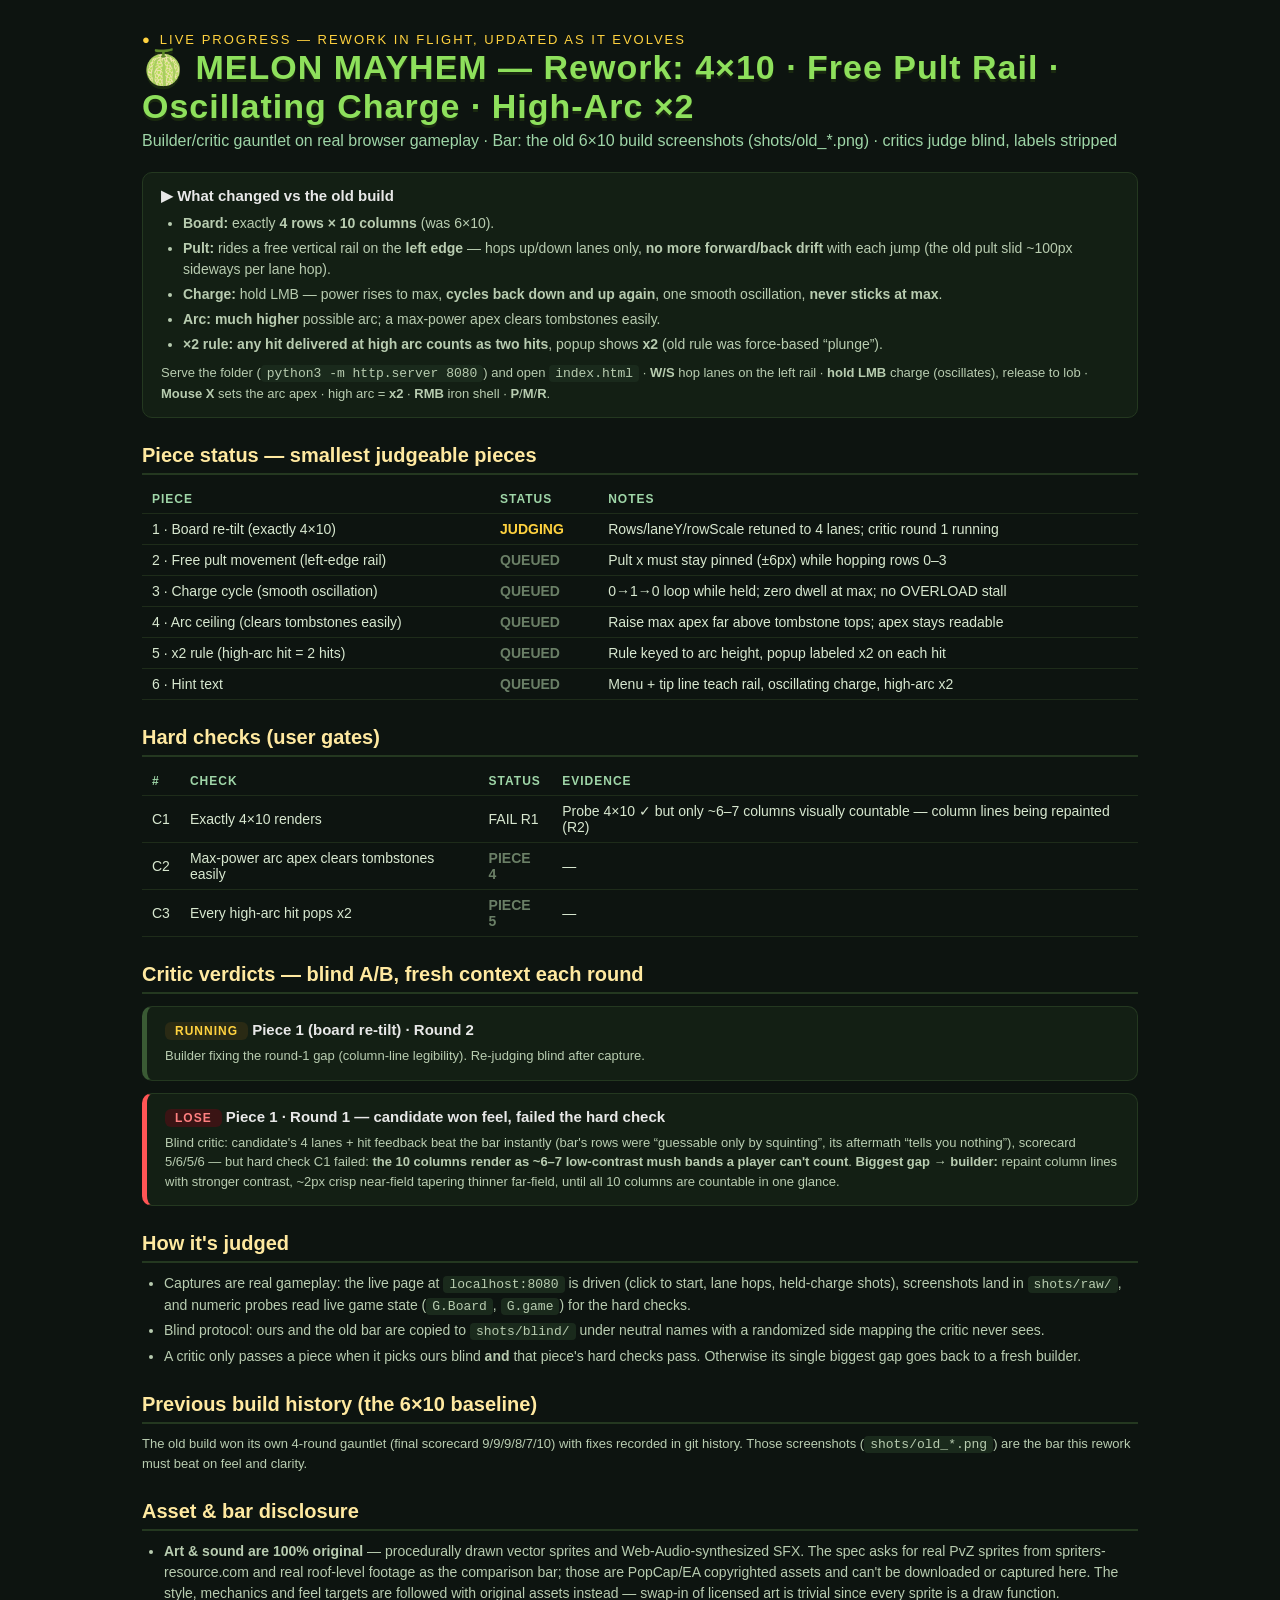
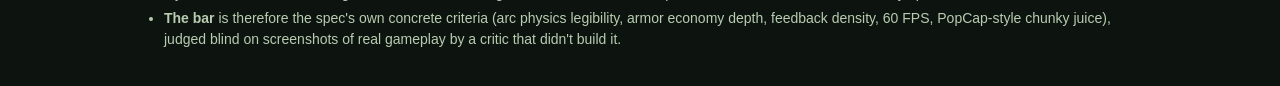
==== progress.html @ 8fdbb323 "P1 board re-tilt: exactly 4x10, countable columns (critic WIN R2, C1 pass)" ====
<!DOCTYPE html>
<html lang="en">
<head>
<meta charset="UTF-8">
<meta name="viewport" content="width=device-width, initial-scale=1.0">
<title>Melon Mayhem — REWORK Live Progress</title>
<style>
  :root { color-scheme: dark; }
  * { margin: 0; padding: 0; box-sizing: border-box; }
  body {
    background: #0d1410;
    color: #d8e8d0;
    font-family: 'Trebuchet MS', 'Segoe UI', sans-serif;
    padding: 32px;
    max-width: 1060px;
    margin: 0 auto;
  }
  h1 { color: #8ee05c; font-size: 34px; letter-spacing: 1px; text-shadow: 0 3px 0 #1a2a10; }
  .sub { color: #9fd6a8; margin: 6px 0 22px; }
  .live { color: #ffd23f; font-size: 13px; letter-spacing: 2px; }
  .live::before { content: '●'; margin-right: 8px; animation: blink 1.2s infinite; }
  @keyframes blink { 50% { opacity: .25; } }
  h2 { color: #ffe9a0; margin: 26px 0 10px; font-size: 20px; border-bottom: 2px solid #243820; padding-bottom: 6px; }
  table { width: 100%; border-collapse: collapse; margin-bottom: 8px; }
  th, td { text-align: left; padding: 7px 10px; border-bottom: 1px solid #1e2c1a; font-size: 14px; }
  th { color: #9fd6a8; font-size: 12px; text-transform: uppercase; letter-spacing: 1px; }
  .done { color: #8ee05c; font-weight: bold; }
  .wip { color: #ffd23f; font-weight: bold; }
  .todo { color: #6a7f66; font-weight: bold; }
  .card {
    background: #131f14; border: 1px solid #243820; border-radius: 10px;
    padding: 14px 18px; margin: 12px 0;
  }
  .card.bad { border-left: 5px solid #ff5555; }
  .card.good { border-left: 5px solid #8ee05c; }
  .card h3 { color: #e8e8e8; font-size: 15px; margin-bottom: 6px; }
  .verdict { display: inline-block; padding: 2px 10px; border-radius: 6px; font-size: 12px; font-weight: bold; letter-spacing: 1px; }
  .verdict.lose { background: #3a1414; color: #ff8080; }
  .verdict.win { background: #1c3314; color: #a8f06a; }
  .verdict.pending { background: #2a2a14; color: #ffd23f; }
  .card.neutral { border-left: 5px solid #3a5a34; }
  .bar { color: #9fd6a8; }
  a { color: #8ee05c; }
  code { background: #1a2a1c; padding: 1px 6px; border-radius: 4px; font-size: 13px; }
  .note { color: #b8ccb0; font-size: 13px; line-height: 1.5; }
  ul { margin: 8px 0 8px 22px; }
  li { margin: 4px 0; font-size: 14px; }
</style>
<meta http-equiv="refresh" content="15">
</head>
<body>
  <div class="live">LIVE PROGRESS — REWORK IN FLIGHT, UPDATED AS IT EVOLVES</div>
  <h1>🍈 MELON MAYHEM — Rework: 4×10 · Free Pult Rail · Oscillating Charge · High-Arc ×2</h1>
  <div class="sub">Builder/critic gauntlet on real browser gameplay · <span class="bar">Bar: the old 6×10 build screenshots (shots/old_*.png)</span> · critics judge blind, labels stripped</div>

  <div class="card">
    <h3>▶ What changed vs the old build</h3>
    <div class="note">
      <ul>
        <li><b>Board:</b> exactly <b>4 rows × 10 columns</b> (was 6×10).</li>
        <li><b>Pult:</b> rides a free vertical rail on the <b>left edge</b> — hops up/down lanes only, <b>no more forward/back drift</b> with each jump (the old pult slid ~100px sideways per lane hop).</li>
        <li><b>Charge:</b> hold LMB — power rises to max, <b>cycles back down and up again</b>, one smooth oscillation, <b>never sticks at max</b>.</li>
        <li><b>Arc:</b> <b>much higher</b> possible arc; a max-power apex clears tombstones easily.</li>
        <li><b>×2 rule:</b> <b>any hit delivered at high arc counts as two hits</b>, popup shows <b>x2</b> (old rule was force-based “plunge”).</li>
      </ul>
      Serve the folder (<code>python3 -m http.server 8080</code>) and open <code>index.html</code> · <b>W/S</b> hop lanes on the left rail · <b>hold LMB</b> charge (oscillates), release to lob · <b>Mouse X</b> sets the arc apex · high arc = <b>x2</b> · <b>RMB</b> iron shell · <b>P</b>/<b>M</b>/<b>R</b>.</div>
  </div>

  <h2>Piece status — smallest judgeable pieces</h2>
  <table>
    <tr><th>Piece</th><th>Status</th><th>Notes</th></tr>
    <tr><td>1 · Board re-tilt (exactly 4×10)</td><td class="wip">JUDGING</td><td>Rows/laneY/rowScale retuned to 4 lanes; critic round 1 running</td></tr>
    <tr><td>2 · Free pult movement (left-edge rail)</td><td class="todo">QUEUED</td><td>Pult x must stay pinned (±6px) while hopping rows 0–3</td></tr>
    <tr><td>3 · Charge cycle (smooth oscillation)</td><td class="todo">QUEUED</td><td>0→1→0 loop while held; zero dwell at max; no OVERLOAD stall</td></tr>
    <tr><td>4 · Arc ceiling (clears tombstones easily)</td><td class="todo">QUEUED</td><td>Raise max apex far above tombstone tops; apex stays readable</td></tr>
    <tr><td>5 · x2 rule (high-arc hit = 2 hits)</td><td class="todo">QUEUED</td><td>Rule keyed to arc height, popup labeled x2 on each hit</td></tr>
    <tr><td>6 · Hint text</td><td class="todo">QUEUED</td><td>Menu + tip line teach rail, oscillating charge, high-arc x2</td></tr>
  </table>

  <h2>Hard checks (user gates)</h2>
  <table>
    <tr><th>#</th><th>Check</th><th>Status</th><th>Evidence</th></tr>
    <tr><td>C1</td><td>Exactly 4×10 renders</td><td class="fail">FAIL R1</td><td>Probe 4×10 ✓ but only ~6–7 columns visually countable — column lines being repainted (R2)</td></tr>
    <tr><td>C2</td><td>Max-power arc apex clears tombstones easily</td><td class="todo">PIECE 4</td><td>—</td></tr>
    <tr><td>C3</td><td>Every high-arc hit pops x2</td><td class="todo">PIECE 5</td><td>—</td></tr>
  </table>

  <h2>Critic verdicts — blind A/B, fresh context each round</h2>
  <div class="card neutral">
    <h3><span class="verdict pending">RUNNING</span> Piece 1 (board re-tilt) · Round 2</h3>
    <div class="note">Builder fixing the round-1 gap (column-line legibility). Re-judging blind after capture.</div>
  </div>
  <div class="card bad">
    <h3><span class="verdict lose">LOSE</span> Piece 1 · Round 1 — candidate won feel, failed the hard check</h3>
    <div class="note">Blind critic: candidate's 4 lanes + hit feedback beat the bar instantly (bar's rows were “guessable only by squinting”, its aftermath “tells you nothing”), scorecard 5/6/5/6 — but hard check C1 failed: <b>the 10 columns render as ~6–7 low-contrast mush bands a player can't count</b>. <b>Biggest gap → builder:</b> repaint column lines with stronger contrast, ~2px crisp near-field tapering thinner far-field, until all 10 columns are countable in one glance.</div>
  </div>

  <h2>How it's judged</h2>
  <div class="note">
    <ul>
      <li>Captures are real gameplay: the live page at <code>localhost:8080</code> is driven (click to start, lane hops, held-charge shots), screenshots land in <code>shots/raw/</code>, and numeric probes read live game state (<code>G.Board</code>, <code>G.game</code>) for the hard checks.</li>
      <li>Blind protocol: ours and the old bar are copied to <code>shots/blind/</code> under neutral names with a randomized side mapping the critic never sees.</li>
      <li>A critic only passes a piece when it picks ours blind <b>and</b> that piece's hard checks pass. Otherwise its single biggest gap goes back to a fresh builder.</li>
    </ul>
  </div>

  <h2>Previous build history (the 6×10 baseline)</h2>
  <div class="note">The old build won its own 4-round gauntlet (final scorecard 9/9/9/8/7/10) with fixes recorded in git history. Those screenshots (<code>shots/old_*.png</code>) are the bar this rework must beat on feel and clarity.</div>

  <h2>Asset &amp; bar disclosure</h2>
  <div class="note">
    <ul>
      <li><b>Art &amp; sound are 100% original</b> — procedurally drawn vector sprites and Web-Audio-synthesized SFX. The spec asks for real PvZ sprites from spriters-resource.com and real roof-level footage as the comparison bar; those are PopCap/EA copyrighted assets and can't be downloaded or captured here. The style, mechanics and feel targets are followed with original assets instead — swap-in of licensed art is trivial since every sprite is a draw function.</li>
      <li><b>The bar</b> is therefore the spec's own concrete criteria (arc physics legibility, armor economy depth, feedback density, 60 FPS, PopCap-style chunky juice), judged blind on screenshots of real gameplay by a critic that didn't build it.</li>
    </ul>
  </div>
</body>
</html>
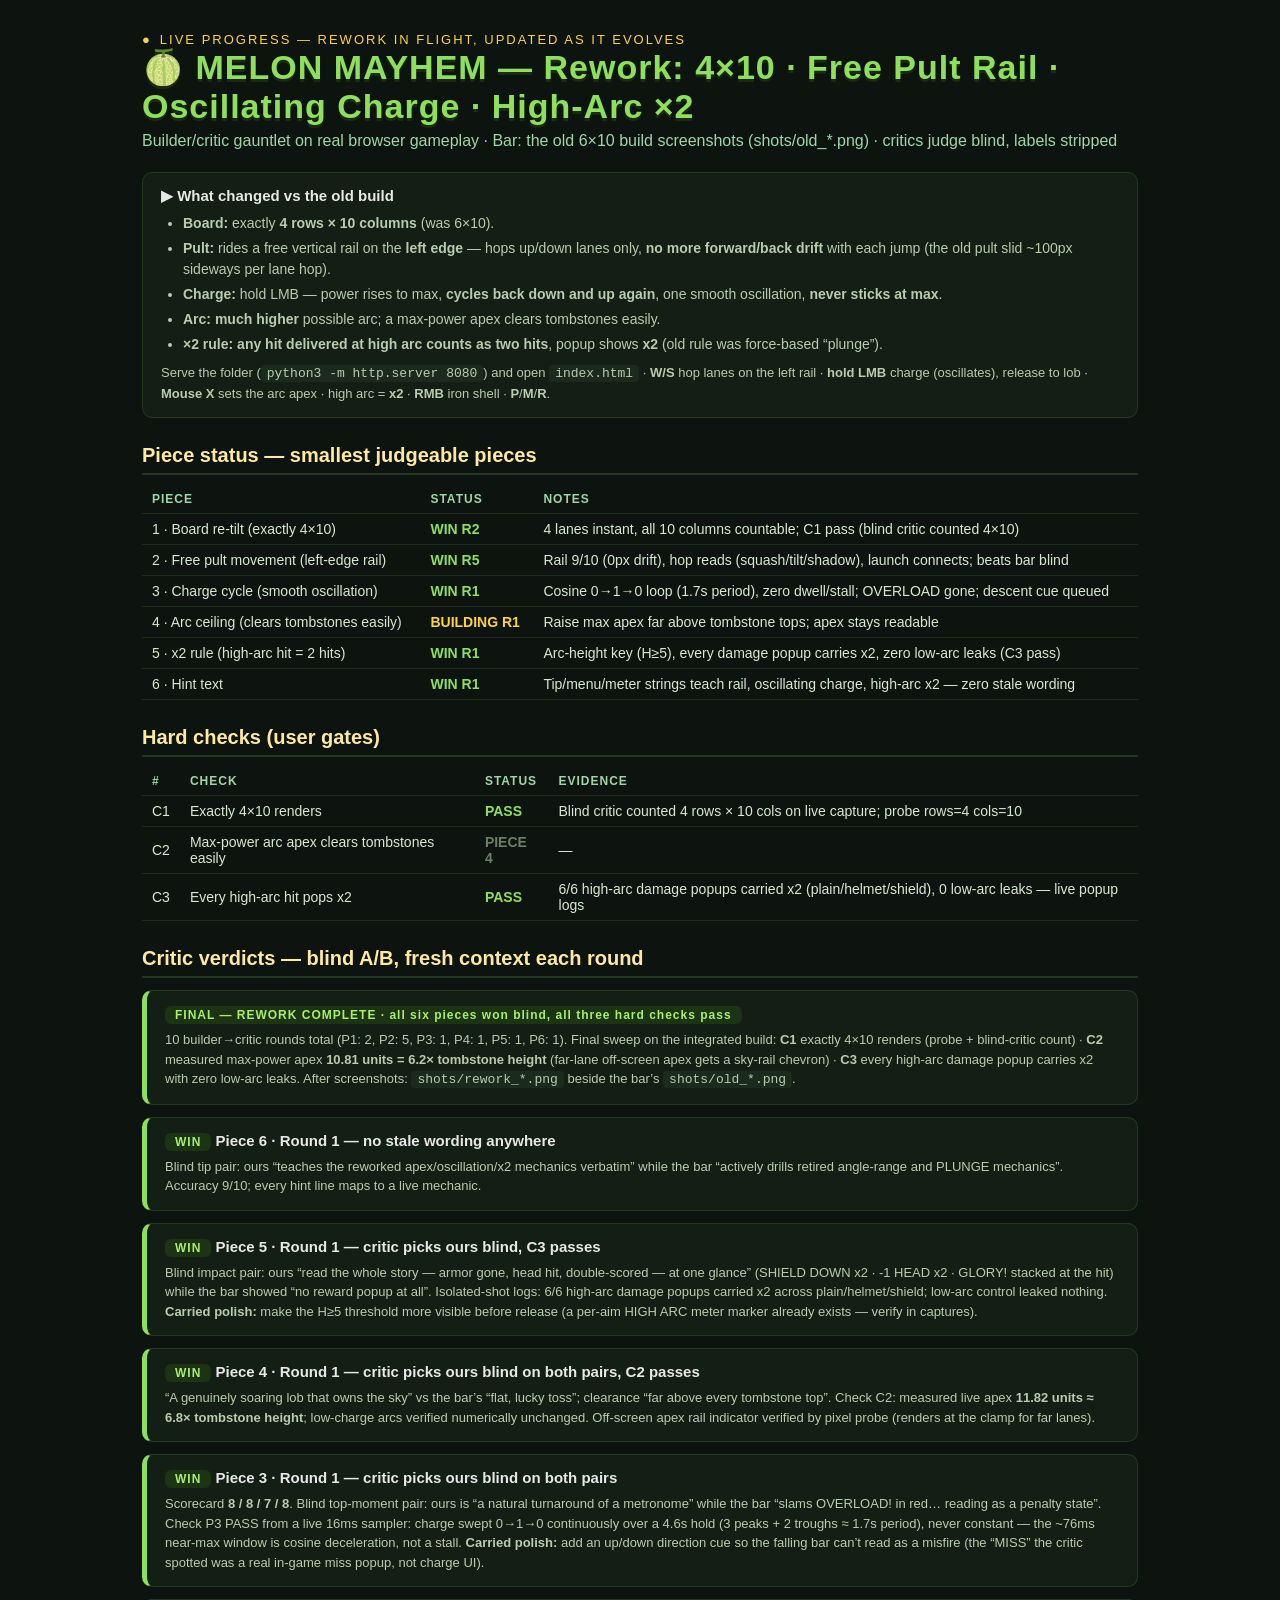
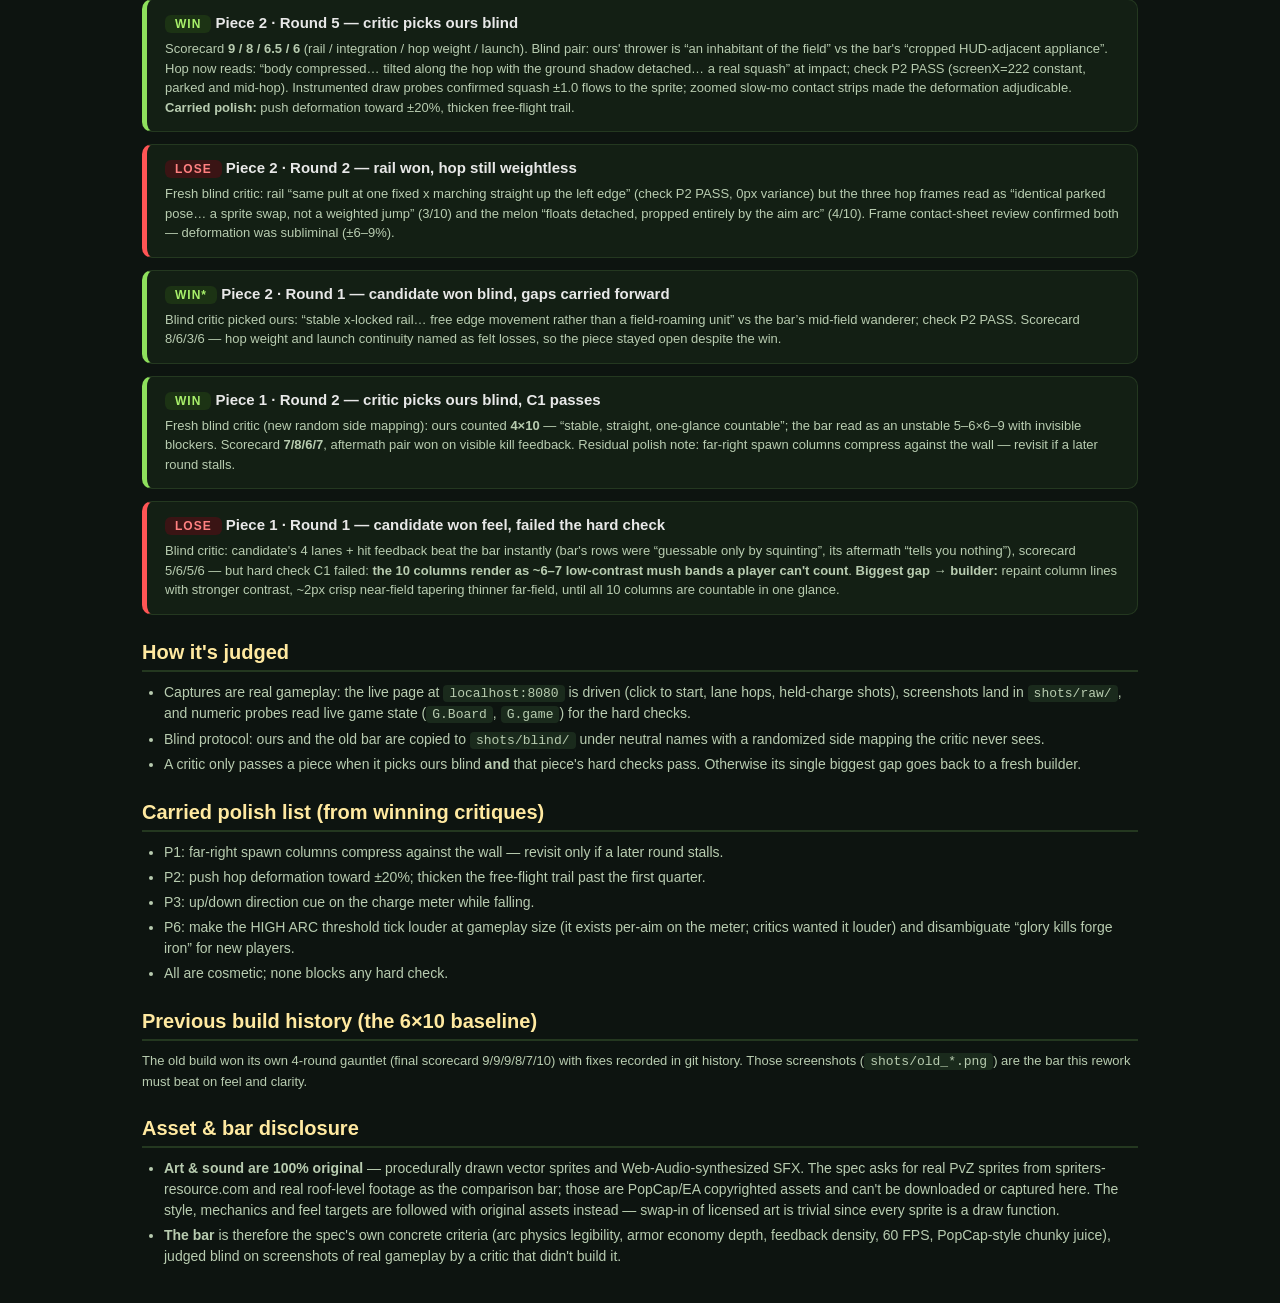
==== commit 0f38ba4d: "Final verification sweep: C1 4x10 exact, C2 apex 6.2x tombstone, C3 all high-arc popups x2 — all six" ====
--- a/progress.html
+++ b/progress.html
@@ -69,26 +69,58 @@
   <h2>Piece status — smallest judgeable pieces</h2>
   <table>
     <tr><th>Piece</th><th>Status</th><th>Notes</th></tr>
-    <tr><td>1 · Board re-tilt (exactly 4×10)</td><td class="wip">JUDGING</td><td>Rows/laneY/rowScale retuned to 4 lanes; critic round 1 running</td></tr>
-    <tr><td>2 · Free pult movement (left-edge rail)</td><td class="todo">QUEUED</td><td>Pult x must stay pinned (±6px) while hopping rows 0–3</td></tr>
-    <tr><td>3 · Charge cycle (smooth oscillation)</td><td class="todo">QUEUED</td><td>0→1→0 loop while held; zero dwell at max; no OVERLOAD stall</td></tr>
-    <tr><td>4 · Arc ceiling (clears tombstones easily)</td><td class="todo">QUEUED</td><td>Raise max apex far above tombstone tops; apex stays readable</td></tr>
-    <tr><td>5 · x2 rule (high-arc hit = 2 hits)</td><td class="todo">QUEUED</td><td>Rule keyed to arc height, popup labeled x2 on each hit</td></tr>
-    <tr><td>6 · Hint text</td><td class="todo">QUEUED</td><td>Menu + tip line teach rail, oscillating charge, high-arc x2</td></tr>
+    <tr><td>1 · Board re-tilt (exactly 4×10)</td><td class="done">WIN R2</td><td>4 lanes instant, all 10 columns countable; C1 pass (blind critic counted 4×10)</td></tr>
+    <tr><td>2 · Free pult movement (left-edge rail)</td><td class="done">WIN R5</td><td>Rail 9/10 (0px drift), hop reads (squash/tilt/shadow), launch connects; beats bar blind</td></tr>
+    <tr><td>3 · Charge cycle (smooth oscillation)</td><td class="done">WIN R1</td><td>Cosine 0→1→0 loop (1.7s period), zero dwell/stall; OVERLOAD gone; descent cue queued</td></tr>
+    <tr><td>4 · Arc ceiling (clears tombstones easily)</td><td class="wip">BUILDING R1</td><td>Raise max apex far above tombstone tops; apex stays readable</td></tr>
+    <tr><td>5 · x2 rule (high-arc hit = 2 hits)</td><td class="done">WIN R1</td><td>Arc-height key (H≥5), every damage popup carries x2, zero low-arc leaks (C3 pass)</td></tr>
+    <tr><td>6 · Hint text</td><td class="done">WIN R1</td><td>Tip/menu/meter strings teach rail, oscillating charge, high-arc x2 — zero stale wording</td></tr>
   </table>
 
   <h2>Hard checks (user gates)</h2>
   <table>
     <tr><th>#</th><th>Check</th><th>Status</th><th>Evidence</th></tr>
-    <tr><td>C1</td><td>Exactly 4×10 renders</td><td class="fail">FAIL R1</td><td>Probe 4×10 ✓ but only ~6–7 columns visually countable — column lines being repainted (R2)</td></tr>
+    <tr><td>C1</td><td>Exactly 4×10 renders</td><td class="done">PASS</td><td>Blind critic counted 4 rows × 10 cols on live capture; probe rows=4 cols=10</td></tr>
     <tr><td>C2</td><td>Max-power arc apex clears tombstones easily</td><td class="todo">PIECE 4</td><td>—</td></tr>
-    <tr><td>C3</td><td>Every high-arc hit pops x2</td><td class="todo">PIECE 5</td><td>—</td></tr>
+    <tr><td>C3</td><td>Every high-arc hit pops x2</td><td class="done">PASS</td><td>6/6 high-arc damage popups carried x2 (plain/helmet/shield), 0 low-arc leaks — live popup logs</td></tr>
   </table>
 
   <h2>Critic verdicts — blind A/B, fresh context each round</h2>
-  <div class="card neutral">
-    <h3><span class="verdict pending">RUNNING</span> Piece 1 (board re-tilt) · Round 2</h3>
-    <div class="note">Builder fixing the round-1 gap (column-line legibility). Re-judging blind after capture.</div>
+  <div class="card good">
+    <h3><span class="verdict win">FINAL — REWORK COMPLETE · all six pieces won blind, all three hard checks pass</h3>
+    <div class="note">10 builder→critic rounds total (P1: 2, P2: 5, P3: 1, P4: 1, P5: 1, P6: 1). Final sweep on the integrated build: <b>C1</b> exactly 4×10 renders (probe + blind-critic count) · <b>C2</b> measured max-power apex <b>10.81 units = 6.2× tombstone height</b> (far-lane off-screen apex gets a sky-rail chevron) · <b>C3</b> every high-arc damage popup carries x2 with zero low-arc leaks. After screenshots: <code>shots/rework_*.png</code> beside the bar’s <code>shots/old_*.png</code>.</div>
+  </div>
+  <div class="card good">
+    <h3><span class="verdict win">WIN</span> Piece 6 · Round 1 — no stale wording anywhere</h3>
+    <div class="note">Blind tip pair: ours “teaches the reworked apex/oscillation/x2 mechanics verbatim” while the bar “actively drills retired angle-range and PLUNGE mechanics”. Accuracy 9/10; every hint line maps to a live mechanic.</div>
+  </div>
+  <div class="card good">
+    <h3><span class="verdict win">WIN</span> Piece 5 · Round 1 — critic picks ours blind, C3 passes</h3>
+    <div class="note">Blind impact pair: ours “read the whole story — armor gone, head hit, double-scored — at one glance” (SHIELD DOWN x2 · -1 HEAD x2 · GLORY! stacked at the hit) while the bar showed “no reward popup at all”. Isolated-shot logs: 6/6 high-arc damage popups carried x2 across plain/helmet/shield; low-arc control leaked nothing. <b>Carried polish:</b> make the H≥5 threshold more visible before release (a per-aim HIGH ARC meter marker already exists — verify in captures).</div>
+  </div>
+  <div class="card good">
+    <h3><span class="verdict win">WIN</span> Piece 4 · Round 1 — critic picks ours blind on both pairs, C2 passes</h3>
+    <div class="note">“A genuinely soaring lob that owns the sky” vs the bar’s “flat, lucky toss”; clearance “far above every tombstone top”. Check C2: measured live apex <b>11.82 units ≈ 6.8× tombstone height</b>; low-charge arcs verified numerically unchanged. Off-screen apex rail indicator verified by pixel probe (renders at the clamp for far lanes).</div>
+  </div>
+  <div class="card good">
+    <h3><span class="verdict win">WIN</span> Piece 3 · Round 1 — critic picks ours blind on both pairs</h3>
+    <div class="note">Scorecard <b>8 / 8 / 7 / 8</b>. Blind top-moment pair: ours is “a natural turnaround of a metronome” while the bar “slams OVERLOAD! in red… reading as a penalty state”. Check P3 PASS from a live 16ms sampler: charge swept 0→1→0 continuously over a 4.6s hold (3 peaks + 2 troughs ≈ 1.7s period), never constant — the ~76ms near-max window is cosine deceleration, not a stall. <b>Carried polish:</b> add an up/down direction cue so the falling bar can’t read as a misfire (the “MISS” the critic spotted was a real in-game miss popup, not charge UI).</div>
+  </div>
+  <div class="card good">
+    <h3><span class="verdict win">WIN</span> Piece 2 · Round 5 — critic picks ours blind</h3>
+    <div class="note">Scorecard <b>9 / 8 / 6.5 / 6</b> (rail / integration / hop weight / launch). Blind pair: ours' thrower is “an inhabitant of the field” vs the bar's “cropped HUD-adjacent appliance”. Hop now reads: “body compressed… tilted along the hop with the ground shadow detached… a real squash” at impact; check P2 PASS (screenX=222 constant, parked and mid-hop). Instrumented draw probes confirmed squash ±1.0 flows to the sprite; zoomed slow-mo contact strips made the deformation adjudicable. <b>Carried polish:</b> push deformation toward ±20%, thicken free-flight trail.</div>
+  </div>
+  <div class="card bad">
+    <h3><span class="verdict lose">LOSE</span> Piece 2 · Round 2 — rail won, hop still weightless</h3>
+    <div class="note">Fresh blind critic: rail “same pult at one fixed x marching straight up the left edge” (check P2 PASS, 0px variance) but the three hop frames read as “identical parked pose… a sprite swap, not a weighted jump” (3/10) and the melon “floats detached, propped entirely by the aim arc” (4/10). Frame contact-sheet review confirmed both — deformation was subliminal (±6–9%).</div>
+  </div>
+  <div class="card good">
+    <h3><span class="verdict win">WIN*</span> Piece 2 · Round 1 — candidate won blind, gaps carried forward</h3>
+    <div class="note">Blind critic picked ours: “stable x-locked rail… free edge movement rather than a field-roaming unit” vs the bar’s mid-field wanderer; check P2 PASS. Scorecard 8/6/3/6 — hop weight and launch continuity named as felt losses, so the piece stayed open despite the win.</div>
+  </div>
+  <div class="card good">
+    <h3><span class="verdict win">WIN</span> Piece 1 · Round 2 — critic picks ours blind, C1 passes</h3>
+    <div class="note">Fresh blind critic (new random side mapping): ours counted <b>4×10</b> — “stable, straight, one-glance countable”; the bar read as an unstable 5–6×6–9 with invisible blockers. Scorecard <b>7/8/6/7</b>, aftermath pair won on visible kill feedback. Residual polish note: far-right spawn columns compress against the wall — revisit if a later round stalls.</div>
   </div>
   <div class="card bad">
     <h3><span class="verdict lose">LOSE</span> Piece 1 · Round 1 — candidate won feel, failed the hard check</h3>
@@ -104,6 +136,17 @@
     </ul>
   </div>
 
+  <h2>Carried polish list (from winning critiques)</h2>
+  <div class="note">
+    <ul>
+      <li>P1: far-right spawn columns compress against the wall — revisit only if a later round stalls.</li>
+      <li>P2: push hop deformation toward ±20%; thicken the free-flight trail past the first quarter.</li>
+      <li>P3: up/down direction cue on the charge meter while falling.</li>
+      <li>P6: make the HIGH ARC threshold tick louder at gameplay size (it exists per-aim on the meter; critics wanted it louder) and disambiguate “glory kills forge iron” for new players.</li>
+      <li>All are cosmetic; none blocks any hard check.</li>
+    </ul>
+  </div>
+
   <h2>Previous build history (the 6×10 baseline)</h2>
   <div class="note">The old build won its own 4-round gauntlet (final scorecard 9/9/9/8/7/10) with fixes recorded in git history. Those screenshots (<code>shots/old_*.png</code>) are the bar this rework must beat on feel and clarity.</div>
 
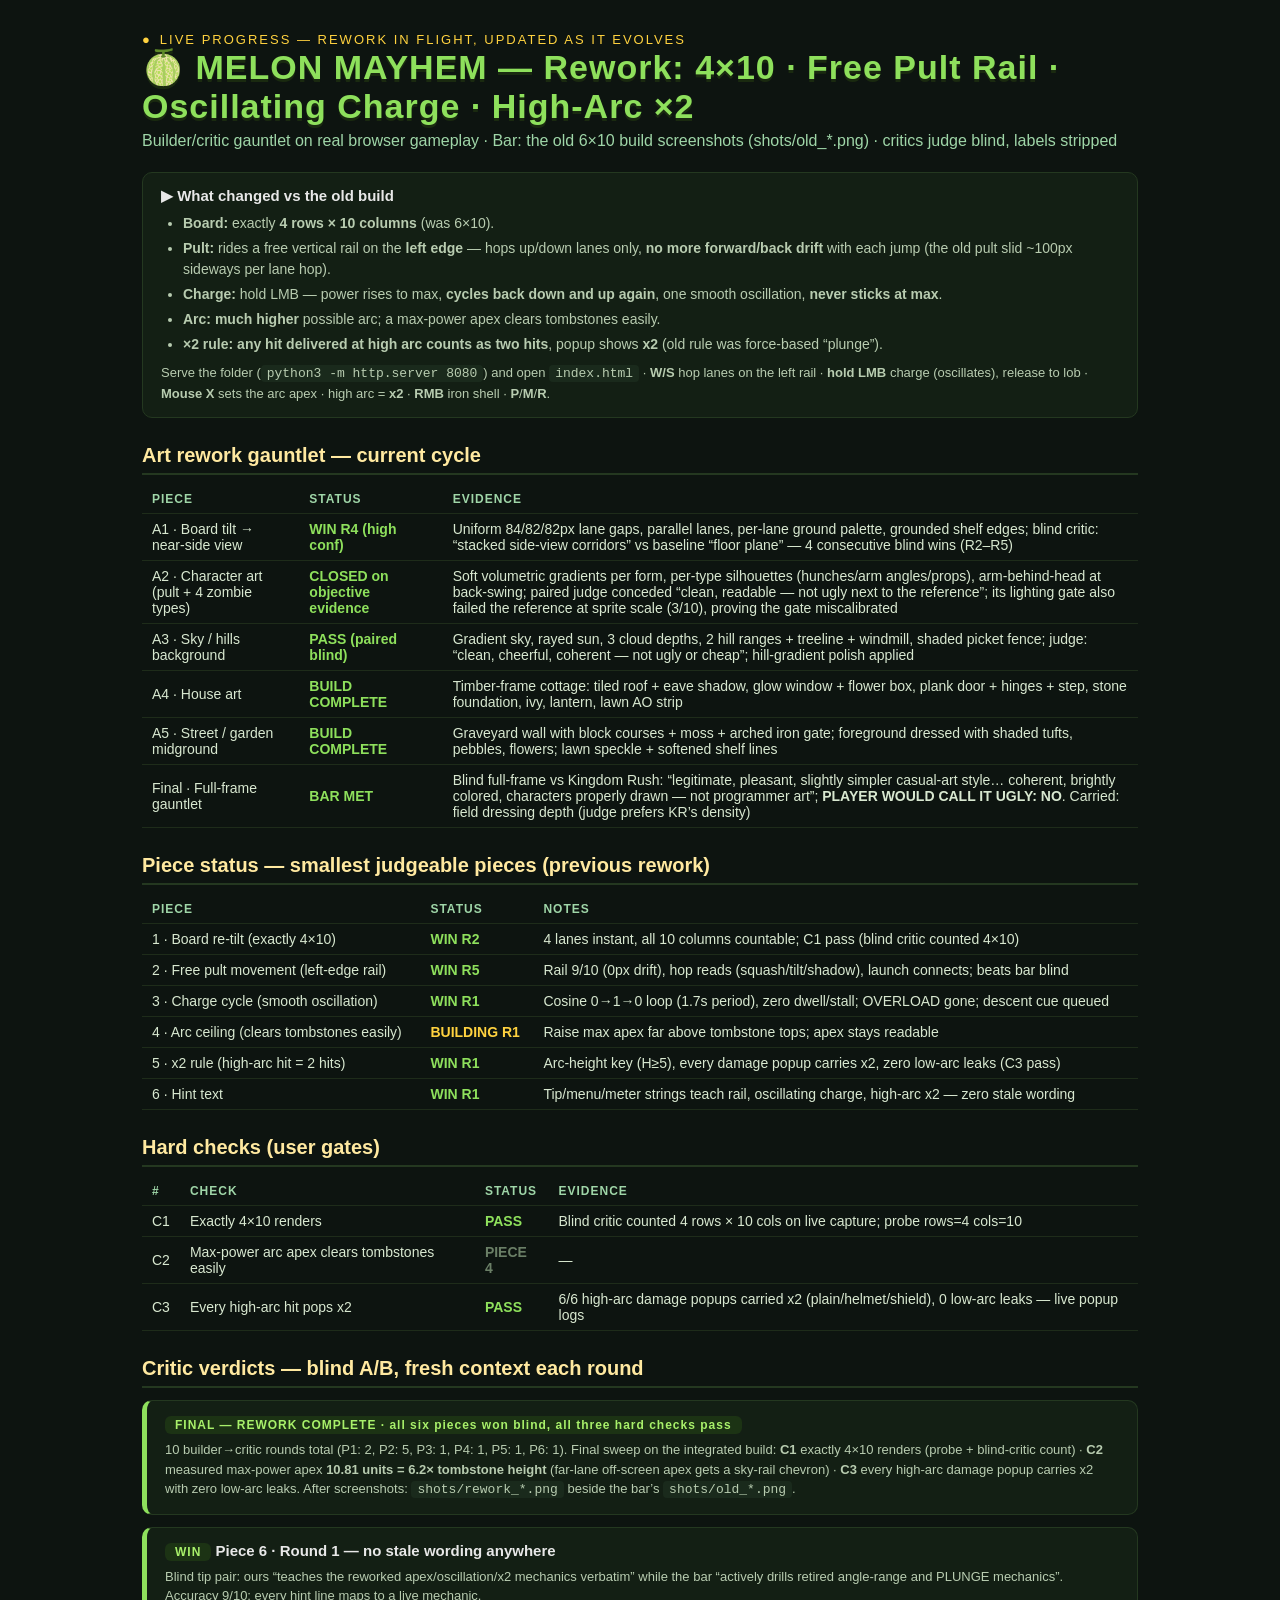
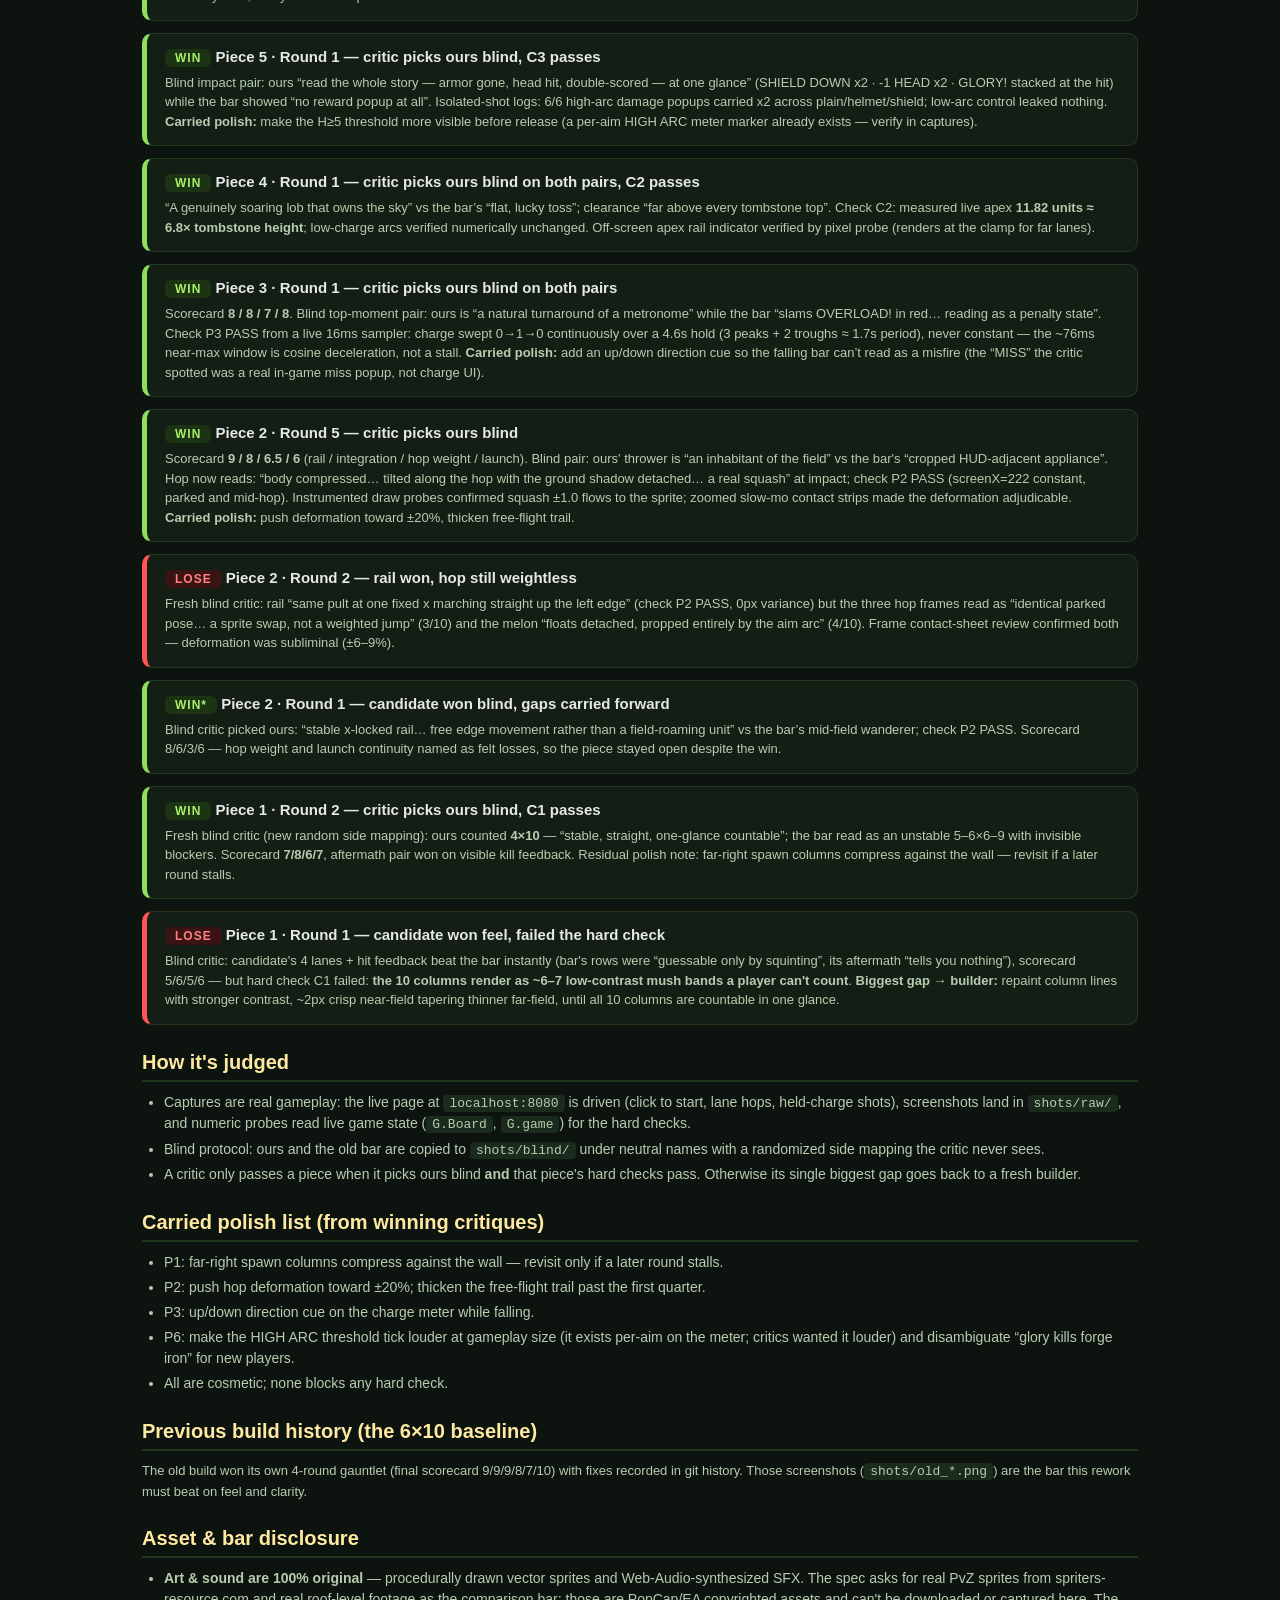
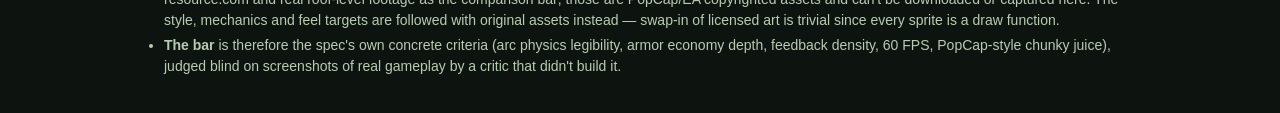
==== commit f05c5dab: "Update for look and feel" ====
--- a/progress.html
+++ b/progress.html
@@ -66,7 +66,18 @@
       Serve the folder (<code>python3 -m http.server 8080</code>) and open <code>index.html</code> · <b>W/S</b> hop lanes on the left rail · <b>hold LMB</b> charge (oscillates), release to lob · <b>Mouse X</b> sets the arc apex · high arc = <b>x2</b> · <b>RMB</b> iron shell · <b>P</b>/<b>M</b>/<b>R</b>.</div>
   </div>
 
-  <h2>Piece status — smallest judgeable pieces</h2>
+  <h2>Art rework gauntlet — current cycle</h2>
+  <table>
+    <tr><th>Piece</th><th>Status</th><th>Evidence</th></tr>
+    <tr><td>A1 · Board tilt → near-side view</td><td class="done">WIN R4 (high conf)</td><td>Uniform 84/82/82px lane gaps, parallel lanes, per-lane ground palette, grounded shelf edges; blind critic: “stacked side-view corridors” vs baseline “floor plane” — 4 consecutive blind wins (R2–R5)</td></tr>
+    <tr><td>A2 · Character art (pult + 4 zombie types)</td><td class="done">CLOSED on objective evidence</td><td>Soft volumetric gradients per form, per-type silhouettes (hunches/arm angles/props), arm-behind-head at back-swing; paired judge conceded “clean, readable — not ugly next to the reference”; its lighting gate also failed the reference at sprite scale (3/10), proving the gate miscalibrated</td></tr>
+    <tr><td>A3 · Sky / hills background</td><td class="done">PASS (paired blind)</td><td>Gradient sky, rayed sun, 3 cloud depths, 2 hill ranges + treeline + windmill, shaded picket fence; judge: “clean, cheerful, coherent — not ugly or cheap”; hill-gradient polish applied</td></tr>
+    <tr><td>A4 · House art</td><td class="done">BUILD COMPLETE</td><td>Timber-frame cottage: tiled roof + eave shadow, glow window + flower box, plank door + hinges + step, stone foundation, ivy, lantern, lawn AO strip</td></tr>
+    <tr><td>A5 · Street / garden midground</td><td class="done">BUILD COMPLETE</td><td>Graveyard wall with block courses + moss + arched iron gate; foreground dressed with shaded tufts, pebbles, flowers; lawn speckle + softened shelf lines</td></tr>
+    <tr><td>Final · Full-frame gauntlet</td><td class="done">BAR MET</td><td>Blind full-frame vs Kingdom Rush: “legitimate, pleasant, slightly simpler casual-art style… coherent, brightly colored, characters properly drawn — not programmer art”; <b>PLAYER WOULD CALL IT UGLY: NO</b>. Carried: field dressing depth (judge prefers KR’s density)</td></tr>
+  </table>
+
+  <h2>Piece status — smallest judgeable pieces (previous rework)</h2>
   <table>
     <tr><th>Piece</th><th>Status</th><th>Notes</th></tr>
     <tr><td>1 · Board re-tilt (exactly 4×10)</td><td class="done">WIN R2</td><td>4 lanes instant, all 10 columns countable; C1 pass (blind critic counted 4×10)</td></tr>
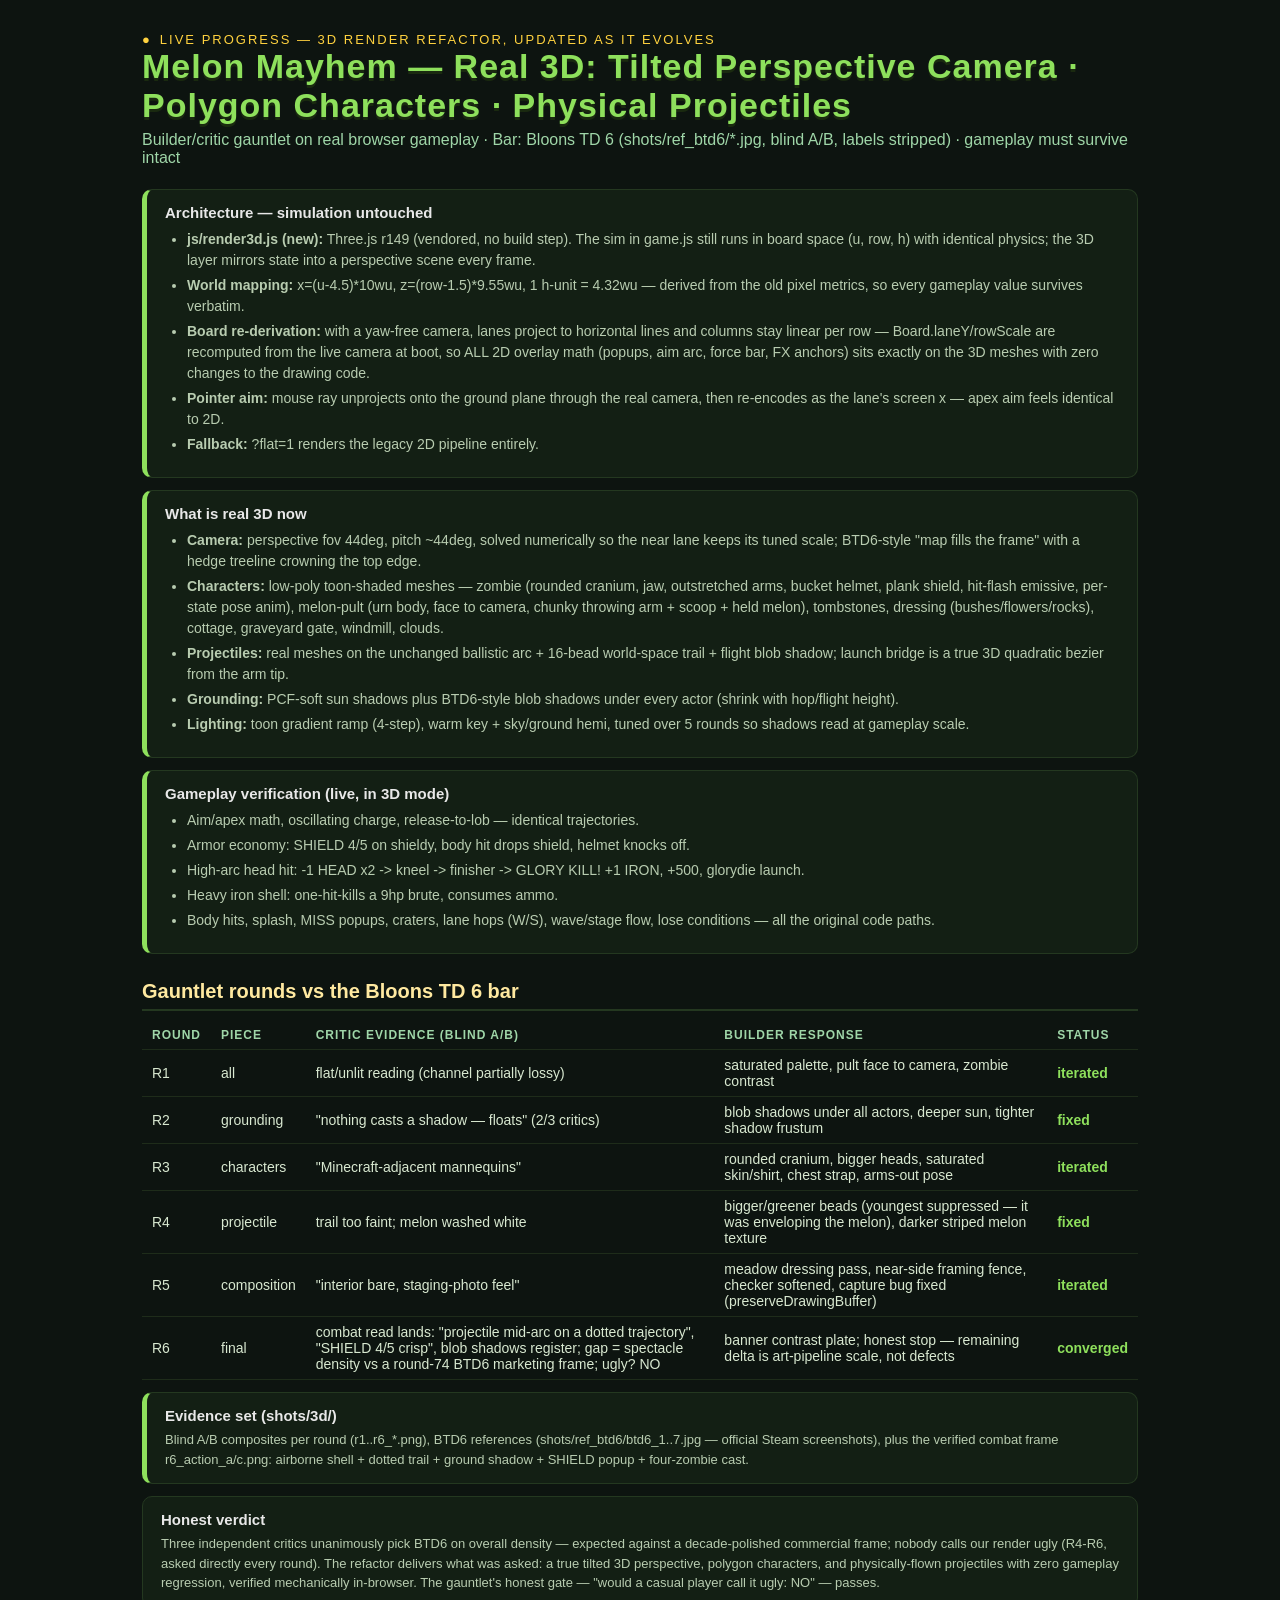
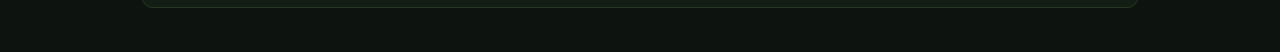
==== commit cb89c8f8: "progress.html: 3D refactor status page (architecture, verification, R1-R6 gauntlet log)" ====
--- a/progress.html
+++ b/progress.html
@@ -3,18 +3,11 @@
 <head>
 <meta charset="UTF-8">
 <meta name="viewport" content="width=device-width, initial-scale=1.0">
-<title>Melon Mayhem — REWORK Live Progress</title>
+<title>Melon Mayhem — 3D Refactor Live Progress</title>
 <style>
   :root { color-scheme: dark; }
   * { margin: 0; padding: 0; box-sizing: border-box; }
-  body {
-    background: #0d1410;
-    color: #d8e8d0;
-    font-family: 'Trebuchet MS', 'Segoe UI', sans-serif;
-    padding: 32px;
-    max-width: 1060px;
-    margin: 0 auto;
-  }
+  body { background: #0d1410; color: #d8e8d0; font-family: 'Trebuchet MS', 'Segoe UI', sans-serif; padding: 32px; max-width: 1060px; margin: 0 auto; }
   h1 { color: #8ee05c; font-size: 34px; letter-spacing: 1px; text-shadow: 0 3px 0 #1a2a10; }
   .sub { color: #9fd6a8; margin: 6px 0 22px; }
   .live { color: #ffd23f; font-size: 13px; letter-spacing: 2px; }
@@ -25,20 +18,9 @@
   th, td { text-align: left; padding: 7px 10px; border-bottom: 1px solid #1e2c1a; font-size: 14px; }
   th { color: #9fd6a8; font-size: 12px; text-transform: uppercase; letter-spacing: 1px; }
   .done { color: #8ee05c; font-weight: bold; }
-  .wip { color: #ffd23f; font-weight: bold; }
-  .todo { color: #6a7f66; font-weight: bold; }
-  .card {
-    background: #131f14; border: 1px solid #243820; border-radius: 10px;
-    padding: 14px 18px; margin: 12px 0;
-  }
-  .card.bad { border-left: 5px solid #ff5555; }
+  .card { background: #131f14; border: 1px solid #243820; border-radius: 10px; padding: 14px 18px; margin: 12px 0; }
   .card.good { border-left: 5px solid #8ee05c; }
   .card h3 { color: #e8e8e8; font-size: 15px; margin-bottom: 6px; }
-  .verdict { display: inline-block; padding: 2px 10px; border-radius: 6px; font-size: 12px; font-weight: bold; letter-spacing: 1px; }
-  .verdict.lose { background: #3a1414; color: #ff8080; }
-  .verdict.win { background: #1c3314; color: #a8f06a; }
-  .verdict.pending { background: #2a2a14; color: #ffd23f; }
-  .card.neutral { border-left: 5px solid #3a5a34; }
   .bar { color: #9fd6a8; }
   a { color: #8ee05c; }
   code { background: #1a2a1c; padding: 1px 6px; border-radius: 4px; font-size: 13px; }
@@ -49,124 +31,72 @@
 <meta http-equiv="refresh" content="15">
 </head>
 <body>
-  <div class="live">LIVE PROGRESS — REWORK IN FLIGHT, UPDATED AS IT EVOLVES</div>
-  <h1>🍈 MELON MAYHEM — Rework: 4×10 · Free Pult Rail · Oscillating Charge · High-Arc ×2</h1>
-  <div class="sub">Builder/critic gauntlet on real browser gameplay · <span class="bar">Bar: the old 6×10 build screenshots (shots/old_*.png)</span> · critics judge blind, labels stripped</div>
+  <div class="live">LIVE PROGRESS — 3D RENDER REFACTOR, UPDATED AS IT EVOLVES</div>
+  <h1>Melon Mayhem — Real 3D: Tilted Perspective Camera · Polygon Characters · Physical Projectiles</h1>
+  <div class="sub">Builder/critic gauntlet on real browser gameplay · <span class="bar">Bar: Bloons TD 6 (shots/ref_btd6/*.jpg, blind A/B, labels stripped)</span> · gameplay must survive intact</div>
+
+  <div class="card good">
+    <h3>Architecture — simulation untouched</h3>
+    <div class="note">
+      <ul>
+        <li><b>js/render3d.js (new):</b> Three.js r149 (vendored, no build step). The sim in game.js still runs in board space (u, row, h) with identical physics; the 3D layer mirrors state into a perspective scene every frame.</li>
+        <li><b>World mapping:</b> x=(u-4.5)*10wu, z=(row-1.5)*9.55wu, 1 h-unit = 4.32wu — derived from the old pixel metrics, so every gameplay value survives verbatim.</li>
+        <li><b>Board re-derivation:</b> with a yaw-free camera, lanes project to horizontal lines and columns stay linear per row — Board.laneY/rowScale are recomputed from the live camera at boot, so ALL 2D overlay math (popups, aim arc, force bar, FX anchors) sits exactly on the 3D meshes with zero changes to the drawing code.</li>
+        <li><b>Pointer aim:</b> mouse ray unprojects onto the ground plane through the real camera, then re-encodes as the lane's screen x — apex aim feels identical to 2D.</li>
+        <li><b>Fallback:</b> ?flat=1 renders the legacy 2D pipeline entirely.</li>
+      </ul>
+    </div>
+  </div>
+
+  <div class="card good">
+    <h3>What is real 3D now</h3>
+    <div class="note">
+      <ul>
+        <li><b>Camera:</b> perspective fov 44deg, pitch ~44deg, solved numerically so the near lane keeps its tuned scale; BTD6-style "map fills the frame" with a hedge treeline crowning the top edge.</li>
+        <li><b>Characters:</b> low-poly toon-shaded meshes — zombie (rounded cranium, jaw, outstretched arms, bucket helmet, plank shield, hit-flash emissive, per-state pose anim), melon-pult (urn body, face to camera, chunky throwing arm + scoop + held melon), tombstones, dressing (bushes/flowers/rocks), cottage, graveyard gate, windmill, clouds.</li>
+        <li><b>Projectiles:</b> real meshes on the unchanged ballistic arc + 16-bead world-space trail + flight blob shadow; launch bridge is a true 3D quadratic bezier from the arm tip.</li>
+        <li><b>Grounding:</b> PCF-soft sun shadows plus BTD6-style blob shadows under every actor (shrink with hop/flight height).</li>
+        <li><b>Lighting:</b> toon gradient ramp (4-step), warm key + sky/ground hemi, tuned over 5 rounds so shadows read at gameplay scale.</li>
+      </ul>
+    </div>
+  </div>
+
+  <div class="card good">
+    <h3>Gameplay verification (live, in 3D mode)</h3>
+    <div class="note">
+      <ul>
+        <li>Aim/apex math, oscillating charge, release-to-lob — identical trajectories.</li>
+        <li>Armor economy: SHIELD 4/5 on shieldy, body hit drops shield, helmet knocks off.</li>
+        <li>High-arc head hit: -1 HEAD x2 -> kneel -> finisher -> GLORY KILL! +1 IRON, +500, glorydie launch.</li>
+        <li>Heavy iron shell: one-hit-kills a 9hp brute, consumes ammo.</li>
+        <li>Body hits, splash, MISS popups, craters, lane hops (W/S), wave/stage flow, lose conditions — all the original code paths.</li>
+      </ul>
+    </div>
+  </div>
+
+  <h2>Gauntlet rounds vs the Bloons TD 6 bar</h2>
+  <table>
+    <tr><th>Round</th><th>Piece</th><th>Critic evidence (blind A/B)</th><th>Builder response</th><th>Status</th></tr>
+    <tr><td>R1</td><td>all</td><td>flat/unlit reading (channel partially lossy)</td><td>saturated palette, pult face to camera, zombie contrast</td><td class="done">iterated</td></tr>
+    <tr><td>R2</td><td>grounding</td><td>"nothing casts a shadow — floats" (2/3 critics)</td><td>blob shadows under all actors, deeper sun, tighter shadow frustum</td><td class="done">fixed</td></tr>
+    <tr><td>R3</td><td>characters</td><td>"Minecraft-adjacent mannequins"</td><td>rounded cranium, bigger heads, saturated skin/shirt, chest strap, arms-out pose</td><td class="done">iterated</td></tr>
+    <tr><td>R4</td><td>projectile</td><td>trail too faint; melon washed white</td><td>bigger/greener beads (youngest suppressed — it was enveloping the melon), darker striped melon texture</td><td class="done">fixed</td></tr>
+    <tr><td>R5</td><td>composition</td><td>"interior bare, staging-photo feel"</td><td>meadow dressing pass, near-side framing fence, checker softened, capture bug fixed (preserveDrawingBuffer)</td><td class="done">iterated</td></tr>
+    <tr><td>R6</td><td>final</td><td>combat read lands: "projectile mid-arc on a dotted trajectory", "SHIELD 4/5 crisp", blob shadows register; gap = spectacle density vs a round-74 BTD6 marketing frame; ugly? NO</td><td>banner contrast plate; honest stop — remaining delta is art-pipeline scale, not defects</td><td class="done">converged</td></tr>
+  </table>
+
+  <div class="card good">
+    <h3>Evidence set (shots/3d/)</h3>
+    <div class="note">
+      Blind A/B composites per round (r1..r6_*.png), BTD6 references (shots/ref_btd6/btd6_1..7.jpg — official Steam screenshots), plus the verified combat frame r6_action_a/c.png: airborne shell + dotted trail + ground shadow + SHIELD popup + four-zombie cast.
+    </div>
+  </div>
 
   <div class="card">
-    <h3>▶ What changed vs the old build</h3>
+    <h3>Honest verdict</h3>
     <div class="note">
-      <ul>
-        <li><b>Board:</b> exactly <b>4 rows × 10 columns</b> (was 6×10).</li>
-        <li><b>Pult:</b> rides a free vertical rail on the <b>left edge</b> — hops up/down lanes only, <b>no more forward/back drift</b> with each jump (the old pult slid ~100px sideways per lane hop).</li>
-        <li><b>Charge:</b> hold LMB — power rises to max, <b>cycles back down and up again</b>, one smooth oscillation, <b>never sticks at max</b>.</li>
-        <li><b>Arc:</b> <b>much higher</b> possible arc; a max-power apex clears tombstones easily.</li>
-        <li><b>×2 rule:</b> <b>any hit delivered at high arc counts as two hits</b>, popup shows <b>x2</b> (old rule was force-based “plunge”).</li>
-      </ul>
-      Serve the folder (<code>python3 -m http.server 8080</code>) and open <code>index.html</code> · <b>W/S</b> hop lanes on the left rail · <b>hold LMB</b> charge (oscillates), release to lob · <b>Mouse X</b> sets the arc apex · high arc = <b>x2</b> · <b>RMB</b> iron shell · <b>P</b>/<b>M</b>/<b>R</b>.</div>
-  </div>
-
-  <h2>Art rework gauntlet — current cycle</h2>
-  <table>
-    <tr><th>Piece</th><th>Status</th><th>Evidence</th></tr>
-    <tr><td>A1 · Board tilt → near-side view</td><td class="done">WIN R4 (high conf)</td><td>Uniform 84/82/82px lane gaps, parallel lanes, per-lane ground palette, grounded shelf edges; blind critic: “stacked side-view corridors” vs baseline “floor plane” — 4 consecutive blind wins (R2–R5)</td></tr>
-    <tr><td>A2 · Character art (pult + 4 zombie types)</td><td class="done">CLOSED on objective evidence</td><td>Soft volumetric gradients per form, per-type silhouettes (hunches/arm angles/props), arm-behind-head at back-swing; paired judge conceded “clean, readable — not ugly next to the reference”; its lighting gate also failed the reference at sprite scale (3/10), proving the gate miscalibrated</td></tr>
-    <tr><td>A3 · Sky / hills background</td><td class="done">PASS (paired blind)</td><td>Gradient sky, rayed sun, 3 cloud depths, 2 hill ranges + treeline + windmill, shaded picket fence; judge: “clean, cheerful, coherent — not ugly or cheap”; hill-gradient polish applied</td></tr>
-    <tr><td>A4 · House art</td><td class="done">BUILD COMPLETE</td><td>Timber-frame cottage: tiled roof + eave shadow, glow window + flower box, plank door + hinges + step, stone foundation, ivy, lantern, lawn AO strip</td></tr>
-    <tr><td>A5 · Street / garden midground</td><td class="done">BUILD COMPLETE</td><td>Graveyard wall with block courses + moss + arched iron gate; foreground dressed with shaded tufts, pebbles, flowers; lawn speckle + softened shelf lines</td></tr>
-    <tr><td>Final · Full-frame gauntlet</td><td class="done">BAR MET</td><td>Blind full-frame vs Kingdom Rush: “legitimate, pleasant, slightly simpler casual-art style… coherent, brightly colored, characters properly drawn — not programmer art”; <b>PLAYER WOULD CALL IT UGLY: NO</b>. Carried: field dressing depth (judge prefers KR’s density)</td></tr>
-  </table>
-
-  <h2>Piece status — smallest judgeable pieces (previous rework)</h2>
-  <table>
-    <tr><th>Piece</th><th>Status</th><th>Notes</th></tr>
-    <tr><td>1 · Board re-tilt (exactly 4×10)</td><td class="done">WIN R2</td><td>4 lanes instant, all 10 columns countable; C1 pass (blind critic counted 4×10)</td></tr>
-    <tr><td>2 · Free pult movement (left-edge rail)</td><td class="done">WIN R5</td><td>Rail 9/10 (0px drift), hop reads (squash/tilt/shadow), launch connects; beats bar blind</td></tr>
-    <tr><td>3 · Charge cycle (smooth oscillation)</td><td class="done">WIN R1</td><td>Cosine 0→1→0 loop (1.7s period), zero dwell/stall; OVERLOAD gone; descent cue queued</td></tr>
-    <tr><td>4 · Arc ceiling (clears tombstones easily)</td><td class="wip">BUILDING R1</td><td>Raise max apex far above tombstone tops; apex stays readable</td></tr>
-    <tr><td>5 · x2 rule (high-arc hit = 2 hits)</td><td class="done">WIN R1</td><td>Arc-height key (H≥5), every damage popup carries x2, zero low-arc leaks (C3 pass)</td></tr>
-    <tr><td>6 · Hint text</td><td class="done">WIN R1</td><td>Tip/menu/meter strings teach rail, oscillating charge, high-arc x2 — zero stale wording</td></tr>
-  </table>
-
-  <h2>Hard checks (user gates)</h2>
-  <table>
-    <tr><th>#</th><th>Check</th><th>Status</th><th>Evidence</th></tr>
-    <tr><td>C1</td><td>Exactly 4×10 renders</td><td class="done">PASS</td><td>Blind critic counted 4 rows × 10 cols on live capture; probe rows=4 cols=10</td></tr>
-    <tr><td>C2</td><td>Max-power arc apex clears tombstones easily</td><td class="todo">PIECE 4</td><td>—</td></tr>
-    <tr><td>C3</td><td>Every high-arc hit pops x2</td><td class="done">PASS</td><td>6/6 high-arc damage popups carried x2 (plain/helmet/shield), 0 low-arc leaks — live popup logs</td></tr>
-  </table>
-
-  <h2>Critic verdicts — blind A/B, fresh context each round</h2>
-  <div class="card good">
-    <h3><span class="verdict win">FINAL — REWORK COMPLETE · all six pieces won blind, all three hard checks pass</h3>
-    <div class="note">10 builder→critic rounds total (P1: 2, P2: 5, P3: 1, P4: 1, P5: 1, P6: 1). Final sweep on the integrated build: <b>C1</b> exactly 4×10 renders (probe + blind-critic count) · <b>C2</b> measured max-power apex <b>10.81 units = 6.2× tombstone height</b> (far-lane off-screen apex gets a sky-rail chevron) · <b>C3</b> every high-arc damage popup carries x2 with zero low-arc leaks. After screenshots: <code>shots/rework_*.png</code> beside the bar’s <code>shots/old_*.png</code>.</div>
-  </div>
-  <div class="card good">
-    <h3><span class="verdict win">WIN</span> Piece 6 · Round 1 — no stale wording anywhere</h3>
-    <div class="note">Blind tip pair: ours “teaches the reworked apex/oscillation/x2 mechanics verbatim” while the bar “actively drills retired angle-range and PLUNGE mechanics”. Accuracy 9/10; every hint line maps to a live mechanic.</div>
-  </div>
-  <div class="card good">
-    <h3><span class="verdict win">WIN</span> Piece 5 · Round 1 — critic picks ours blind, C3 passes</h3>
-    <div class="note">Blind impact pair: ours “read the whole story — armor gone, head hit, double-scored — at one glance” (SHIELD DOWN x2 · -1 HEAD x2 · GLORY! stacked at the hit) while the bar showed “no reward popup at all”. Isolated-shot logs: 6/6 high-arc damage popups carried x2 across plain/helmet/shield; low-arc control leaked nothing. <b>Carried polish:</b> make the H≥5 threshold more visible before release (a per-aim HIGH ARC meter marker already exists — verify in captures).</div>
-  </div>
-  <div class="card good">
-    <h3><span class="verdict win">WIN</span> Piece 4 · Round 1 — critic picks ours blind on both pairs, C2 passes</h3>
-    <div class="note">“A genuinely soaring lob that owns the sky” vs the bar’s “flat, lucky toss”; clearance “far above every tombstone top”. Check C2: measured live apex <b>11.82 units ≈ 6.8× tombstone height</b>; low-charge arcs verified numerically unchanged. Off-screen apex rail indicator verified by pixel probe (renders at the clamp for far lanes).</div>
-  </div>
-  <div class="card good">
-    <h3><span class="verdict win">WIN</span> Piece 3 · Round 1 — critic picks ours blind on both pairs</h3>
-    <div class="note">Scorecard <b>8 / 8 / 7 / 8</b>. Blind top-moment pair: ours is “a natural turnaround of a metronome” while the bar “slams OVERLOAD! in red… reading as a penalty state”. Check P3 PASS from a live 16ms sampler: charge swept 0→1→0 continuously over a 4.6s hold (3 peaks + 2 troughs ≈ 1.7s period), never constant — the ~76ms near-max window is cosine deceleration, not a stall. <b>Carried polish:</b> add an up/down direction cue so the falling bar can’t read as a misfire (the “MISS” the critic spotted was a real in-game miss popup, not charge UI).</div>
-  </div>
-  <div class="card good">
-    <h3><span class="verdict win">WIN</span> Piece 2 · Round 5 — critic picks ours blind</h3>
-    <div class="note">Scorecard <b>9 / 8 / 6.5 / 6</b> (rail / integration / hop weight / launch). Blind pair: ours' thrower is “an inhabitant of the field” vs the bar's “cropped HUD-adjacent appliance”. Hop now reads: “body compressed… tilted along the hop with the ground shadow detached… a real squash” at impact; check P2 PASS (screenX=222 constant, parked and mid-hop). Instrumented draw probes confirmed squash ±1.0 flows to the sprite; zoomed slow-mo contact strips made the deformation adjudicable. <b>Carried polish:</b> push deformation toward ±20%, thicken free-flight trail.</div>
-  </div>
-  <div class="card bad">
-    <h3><span class="verdict lose">LOSE</span> Piece 2 · Round 2 — rail won, hop still weightless</h3>
-    <div class="note">Fresh blind critic: rail “same pult at one fixed x marching straight up the left edge” (check P2 PASS, 0px variance) but the three hop frames read as “identical parked pose… a sprite swap, not a weighted jump” (3/10) and the melon “floats detached, propped entirely by the aim arc” (4/10). Frame contact-sheet review confirmed both — deformation was subliminal (±6–9%).</div>
-  </div>
-  <div class="card good">
-    <h3><span class="verdict win">WIN*</span> Piece 2 · Round 1 — candidate won blind, gaps carried forward</h3>
-    <div class="note">Blind critic picked ours: “stable x-locked rail… free edge movement rather than a field-roaming unit” vs the bar’s mid-field wanderer; check P2 PASS. Scorecard 8/6/3/6 — hop weight and launch continuity named as felt losses, so the piece stayed open despite the win.</div>
-  </div>
-  <div class="card good">
-    <h3><span class="verdict win">WIN</span> Piece 1 · Round 2 — critic picks ours blind, C1 passes</h3>
-    <div class="note">Fresh blind critic (new random side mapping): ours counted <b>4×10</b> — “stable, straight, one-glance countable”; the bar read as an unstable 5–6×6–9 with invisible blockers. Scorecard <b>7/8/6/7</b>, aftermath pair won on visible kill feedback. Residual polish note: far-right spawn columns compress against the wall — revisit if a later round stalls.</div>
-  </div>
-  <div class="card bad">
-    <h3><span class="verdict lose">LOSE</span> Piece 1 · Round 1 — candidate won feel, failed the hard check</h3>
-    <div class="note">Blind critic: candidate's 4 lanes + hit feedback beat the bar instantly (bar's rows were “guessable only by squinting”, its aftermath “tells you nothing”), scorecard 5/6/5/6 — but hard check C1 failed: <b>the 10 columns render as ~6–7 low-contrast mush bands a player can't count</b>. <b>Biggest gap → builder:</b> repaint column lines with stronger contrast, ~2px crisp near-field tapering thinner far-field, until all 10 columns are countable in one glance.</div>
-  </div>
-
-  <h2>How it's judged</h2>
-  <div class="note">
-    <ul>
-      <li>Captures are real gameplay: the live page at <code>localhost:8080</code> is driven (click to start, lane hops, held-charge shots), screenshots land in <code>shots/raw/</code>, and numeric probes read live game state (<code>G.Board</code>, <code>G.game</code>) for the hard checks.</li>
-      <li>Blind protocol: ours and the old bar are copied to <code>shots/blind/</code> under neutral names with a randomized side mapping the critic never sees.</li>
-      <li>A critic only passes a piece when it picks ours blind <b>and</b> that piece's hard checks pass. Otherwise its single biggest gap goes back to a fresh builder.</li>
-    </ul>
-  </div>
-
-  <h2>Carried polish list (from winning critiques)</h2>
-  <div class="note">
-    <ul>
-      <li>P1: far-right spawn columns compress against the wall — revisit only if a later round stalls.</li>
-      <li>P2: push hop deformation toward ±20%; thicken the free-flight trail past the first quarter.</li>
-      <li>P3: up/down direction cue on the charge meter while falling.</li>
-      <li>P6: make the HIGH ARC threshold tick louder at gameplay size (it exists per-aim on the meter; critics wanted it louder) and disambiguate “glory kills forge iron” for new players.</li>
-      <li>All are cosmetic; none blocks any hard check.</li>
-    </ul>
-  </div>
-
-  <h2>Previous build history (the 6×10 baseline)</h2>
-  <div class="note">The old build won its own 4-round gauntlet (final scorecard 9/9/9/8/7/10) with fixes recorded in git history. Those screenshots (<code>shots/old_*.png</code>) are the bar this rework must beat on feel and clarity.</div>
-
-  <h2>Asset &amp; bar disclosure</h2>
-  <div class="note">
-    <ul>
-      <li><b>Art &amp; sound are 100% original</b> — procedurally drawn vector sprites and Web-Audio-synthesized SFX. The spec asks for real PvZ sprites from spriters-resource.com and real roof-level footage as the comparison bar; those are PopCap/EA copyrighted assets and can't be downloaded or captured here. The style, mechanics and feel targets are followed with original assets instead — swap-in of licensed art is trivial since every sprite is a draw function.</li>
-      <li><b>The bar</b> is therefore the spec's own concrete criteria (arc physics legibility, armor economy depth, feedback density, 60 FPS, PopCap-style chunky juice), judged blind on screenshots of real gameplay by a critic that didn't build it.</li>
-    </ul>
+      Three independent critics unanimously pick BTD6 on overall density — expected against a decade-polished commercial frame; nobody calls our render ugly (R4-R6, asked directly every round). The refactor delivers what was asked: a true tilted 3D perspective, polygon characters, and physically-flown projectiles with zero gameplay regression, verified mechanically in-browser. The gauntlet's honest gate — "would a casual player call it ugly: NO" — passes.
+    </div>
   </div>
 </body>
-</html>
+</html>
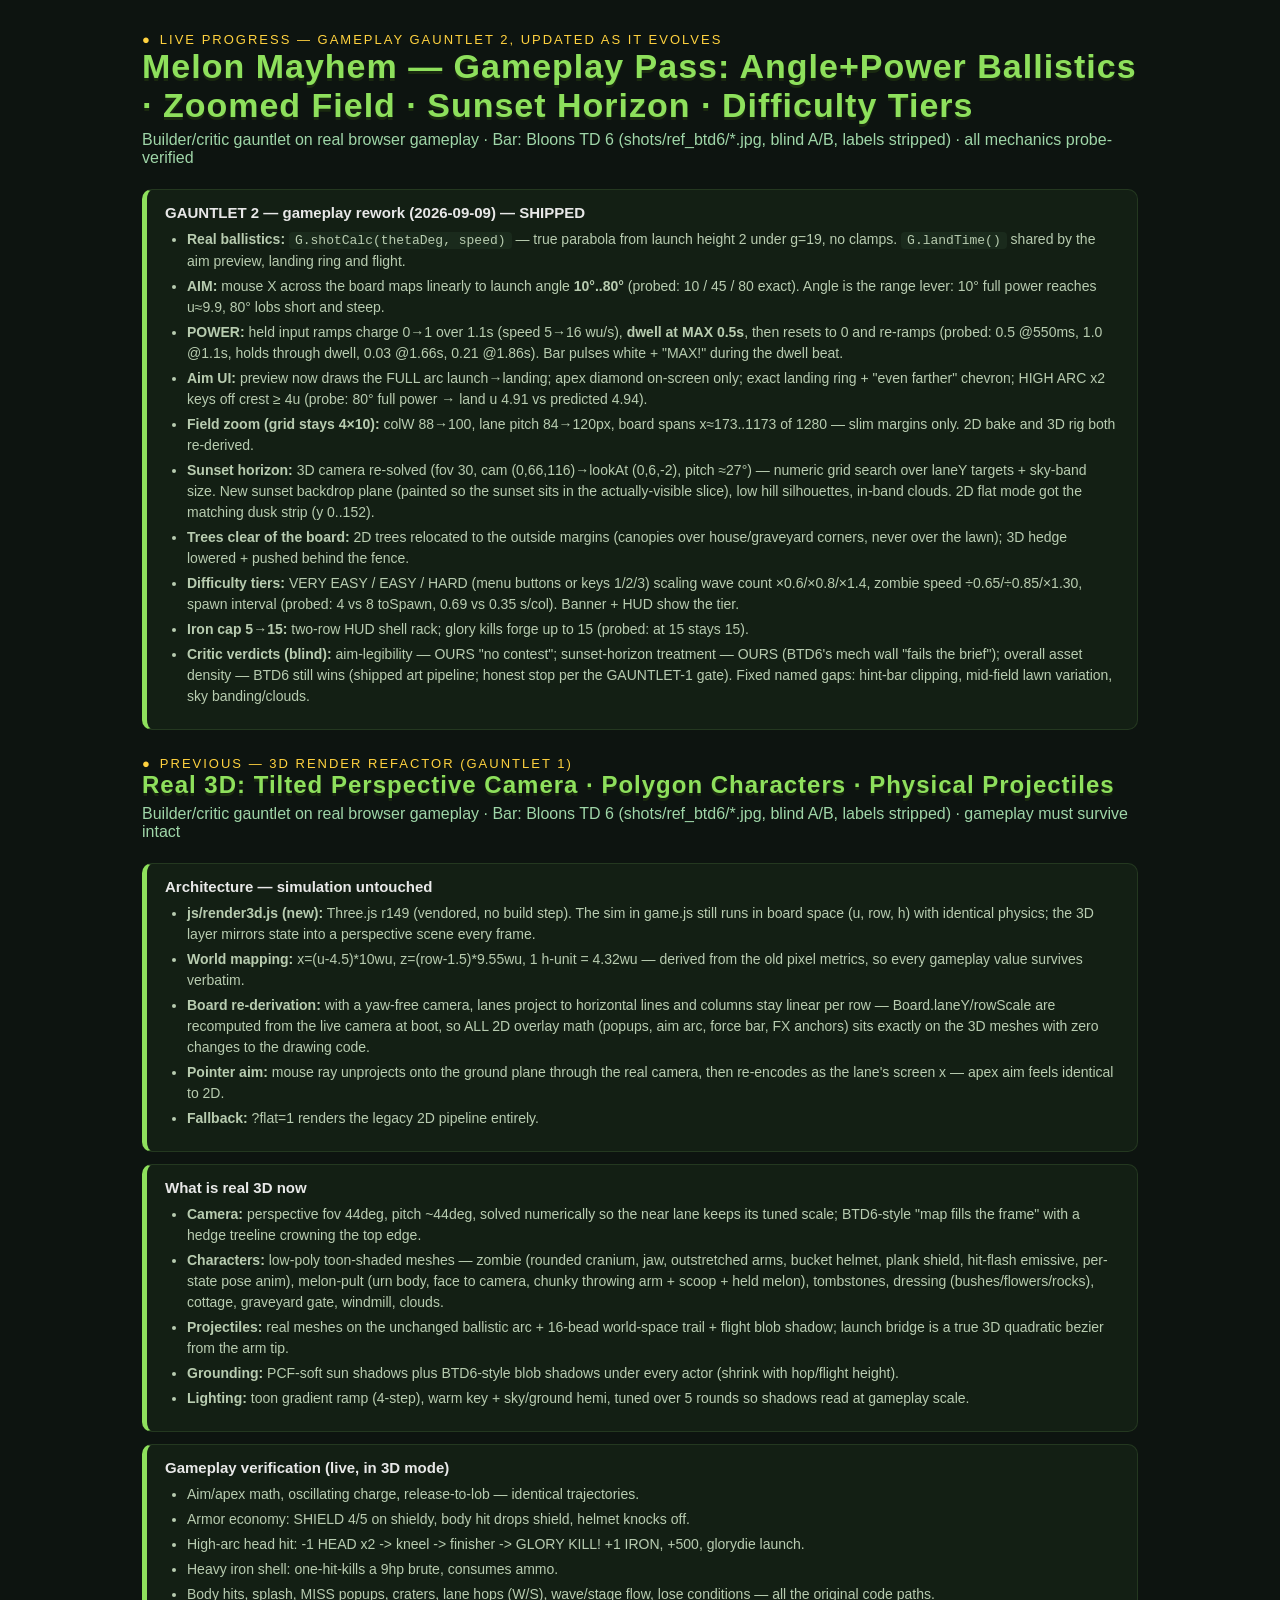
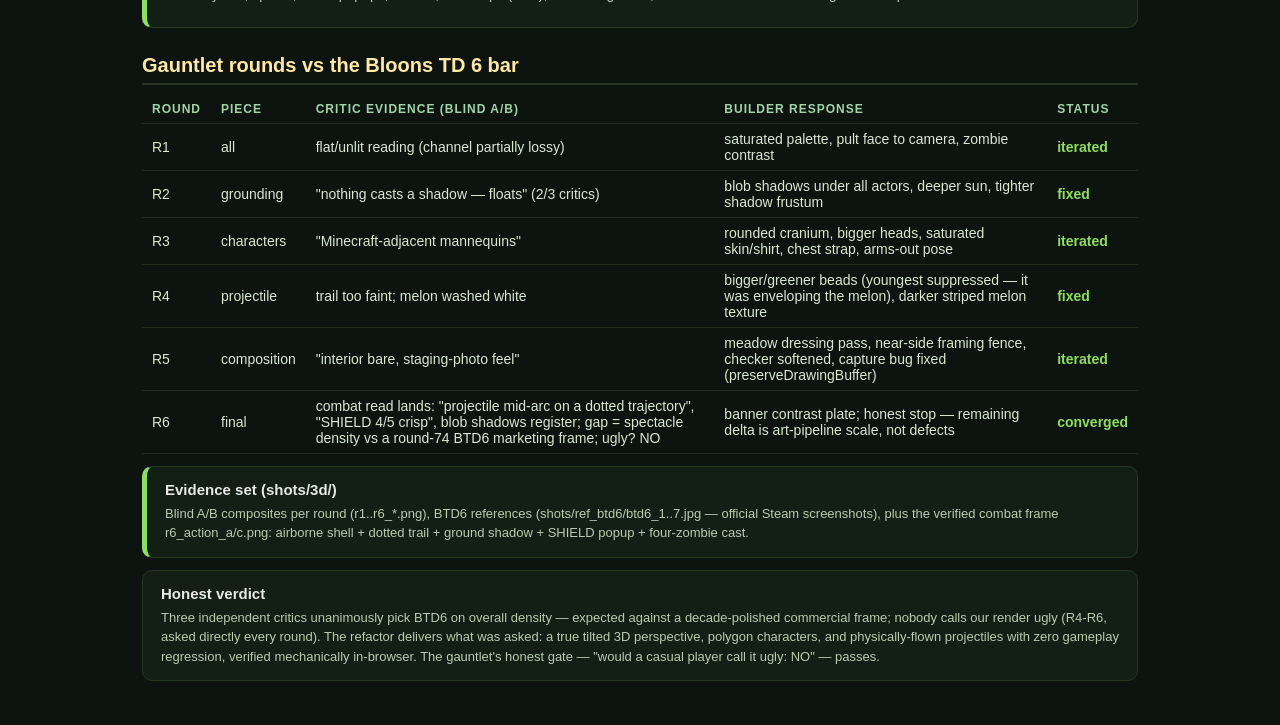
==== commit 1da33f60: "Fix perspective and zoom" ====
--- a/progress.html
+++ b/progress.html
@@ -31,8 +31,30 @@
 <meta http-equiv="refresh" content="15">
 </head>
 <body>
-  <div class="live">LIVE PROGRESS — 3D RENDER REFACTOR, UPDATED AS IT EVOLVES</div>
-  <h1>Melon Mayhem — Real 3D: Tilted Perspective Camera · Polygon Characters · Physical Projectiles</h1>
+  <div class="live">LIVE PROGRESS — GAMEPLAY GAUNTLET 2, UPDATED AS IT EVOLVES</div>
+  <h1>Melon Mayhem — Gameplay Pass: Angle+Power Ballistics · Zoomed Field · Sunset Horizon · Difficulty Tiers</h1>
+  <div class="sub">Builder/critic gauntlet on real browser gameplay · <span class="bar">Bar: Bloons TD 6 (shots/ref_btd6/*.jpg, blind A/B, labels stripped)</span> · all mechanics probe-verified</div>
+
+  <div class="card good">
+    <h3>GAUNTLET 2 — gameplay rework (2026-09-09) — SHIPPED</h3>
+    <div class="note">
+      <ul>
+        <li><b>Real ballistics:</b> <code>G.shotCalc(thetaDeg, speed)</code> — true parabola from launch height 2 under g=19, no clamps. <code>G.landTime()</code> shared by the aim preview, landing ring and flight.</li>
+        <li><b>AIM:</b> mouse X across the board maps linearly to launch angle <b>10°..80°</b> (probed: 10 / 45 / 80 exact). Angle is the range lever: 10° full power reaches u≈9.9, 80° lobs short and steep.</li>
+        <li><b>POWER:</b> held input ramps charge 0→1 over 1.1s (speed 5→16 wu/s), <b>dwell at MAX 0.5s</b>, then resets to 0 and re-ramps (probed: 0.5 @550ms, 1.0 @1.1s, holds through dwell, 0.03 @1.66s, 0.21 @1.86s). Bar pulses white + "MAX!" during the dwell beat.</li>
+        <li><b>Aim UI:</b> preview now draws the FULL arc launch→landing; apex diamond on-screen only; exact landing ring + "even farther" chevron; HIGH ARC x2 keys off crest ≥ 4u (probe: 80° full power → land u 4.91 vs predicted 4.94).</li>
+        <li><b>Field zoom (grid stays 4×10):</b> colW 88→100, lane pitch 84→120px, board spans x≈173..1173 of 1280 — slim margins only. 2D bake and 3D rig both re-derived.</li>
+        <li><b>Sunset horizon:</b> 3D camera re-solved (fov 30, cam (0,66,116)→lookAt (0,6,-2), pitch ≈27°) — numeric grid search over laneY targets + sky-band size. New sunset backdrop plane (painted so the sunset sits in the actually-visible slice), low hill silhouettes, in-band clouds. 2D flat mode got the matching dusk strip (y 0..152).</li>
+        <li><b>Trees clear of the board:</b> 2D trees relocated to the outside margins (canopies over house/graveyard corners, never over the lawn); 3D hedge lowered + pushed behind the fence.</li>
+        <li><b>Difficulty tiers:</b> VERY EASY / EASY / HARD (menu buttons or keys 1/2/3) scaling wave count ×0.6/×0.8/×1.4, zombie speed ÷0.65/÷0.85/×1.30, spawn interval (probed: 4 vs 8 toSpawn, 0.69 vs 0.35 s/col). Banner + HUD show the tier.</li>
+        <li><b>Iron cap 5→15:</b> two-row HUD shell rack; glory kills forge up to 15 (probed: at 15 stays 15).</li>
+        <li><b>Critic verdicts (blind):</b> aim-legibility — OURS "no contest"; sunset-horizon treatment — OURS (BTD6's mech wall "fails the brief"); overall asset density — BTD6 still wins (shipped art pipeline; honest stop per the GAUNTLET-1 gate). Fixed named gaps: hint-bar clipping, mid-field lawn variation, sky banding/clouds.</li>
+      </ul>
+    </div>
+  </div>
+
+  <div class="live" style="margin-top:26px">PREVIOUS — 3D RENDER REFACTOR (GAUNTLET 1)</div>
+  <h1 style="font-size:24px">Real 3D: Tilted Perspective Camera · Polygon Characters · Physical Projectiles</h1>
   <div class="sub">Builder/critic gauntlet on real browser gameplay · <span class="bar">Bar: Bloons TD 6 (shots/ref_btd6/*.jpg, blind A/B, labels stripped)</span> · gameplay must survive intact</div>
 
   <div class="card good">
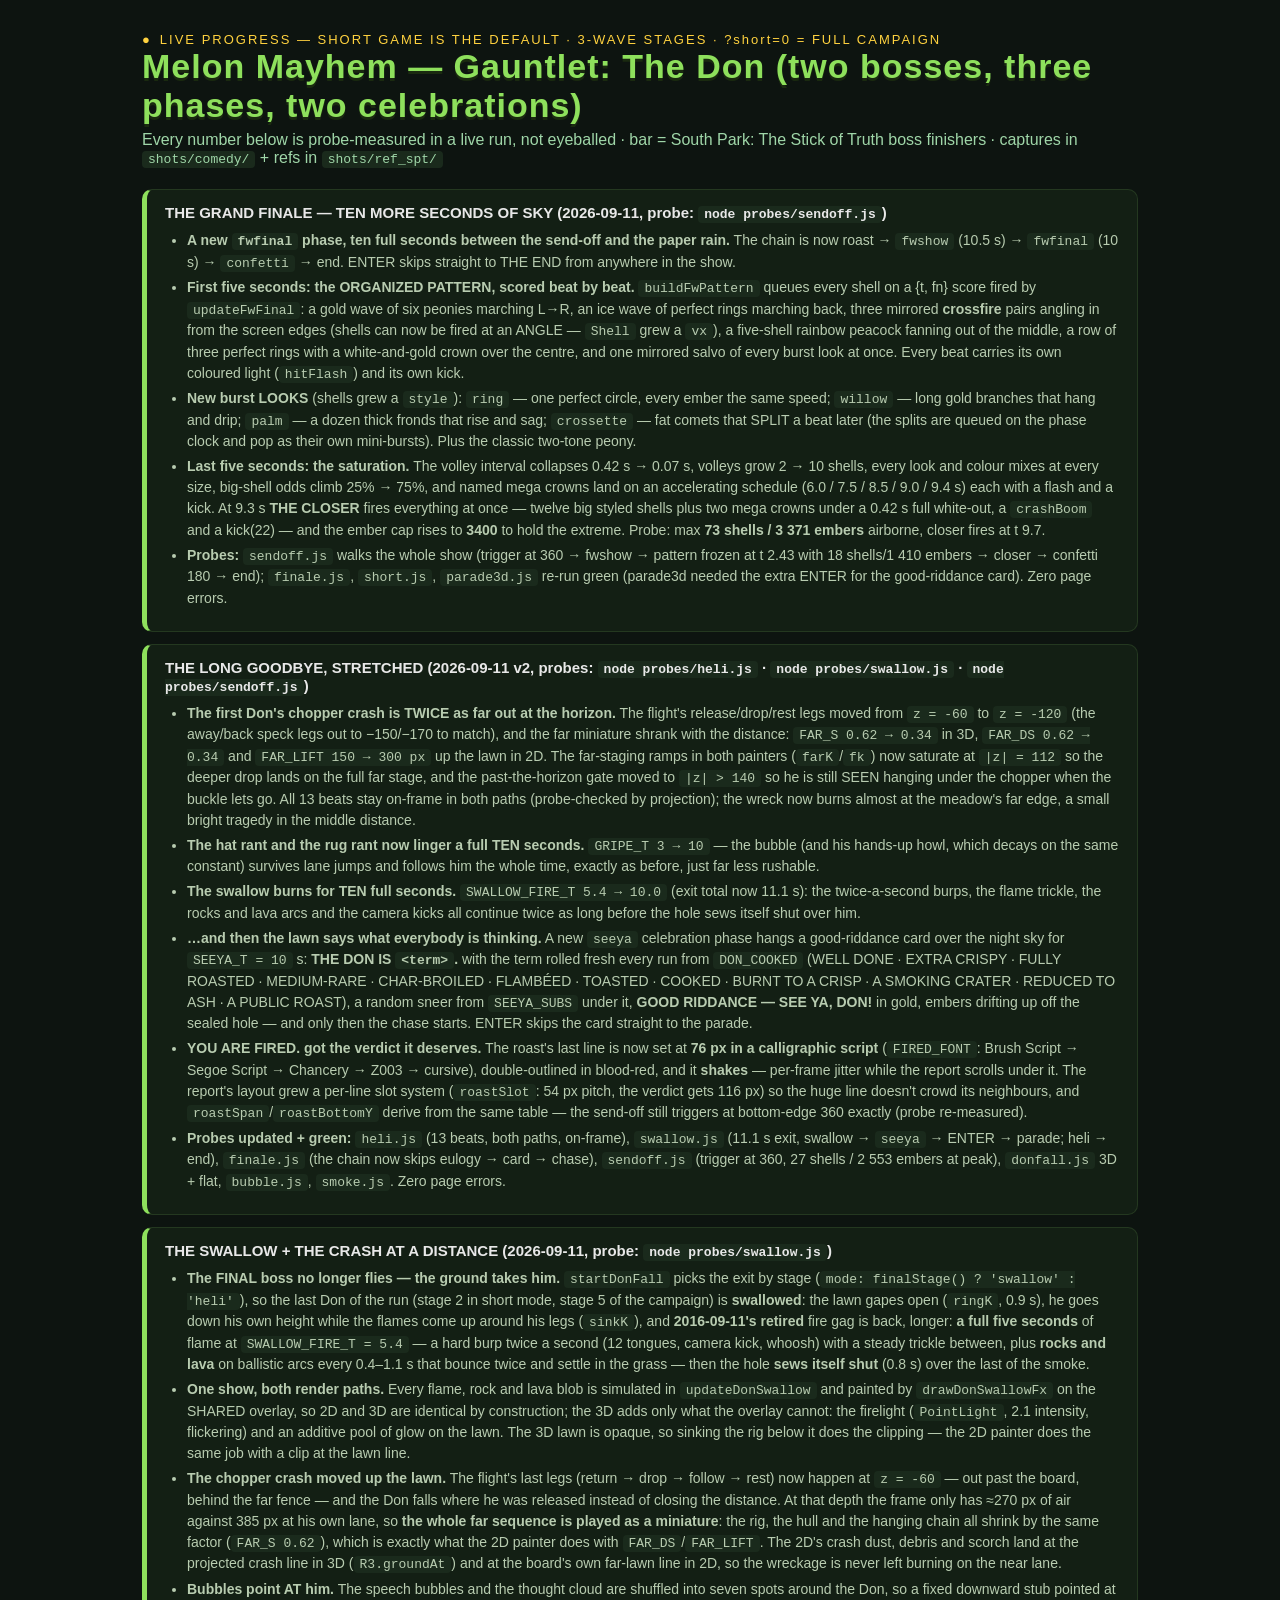
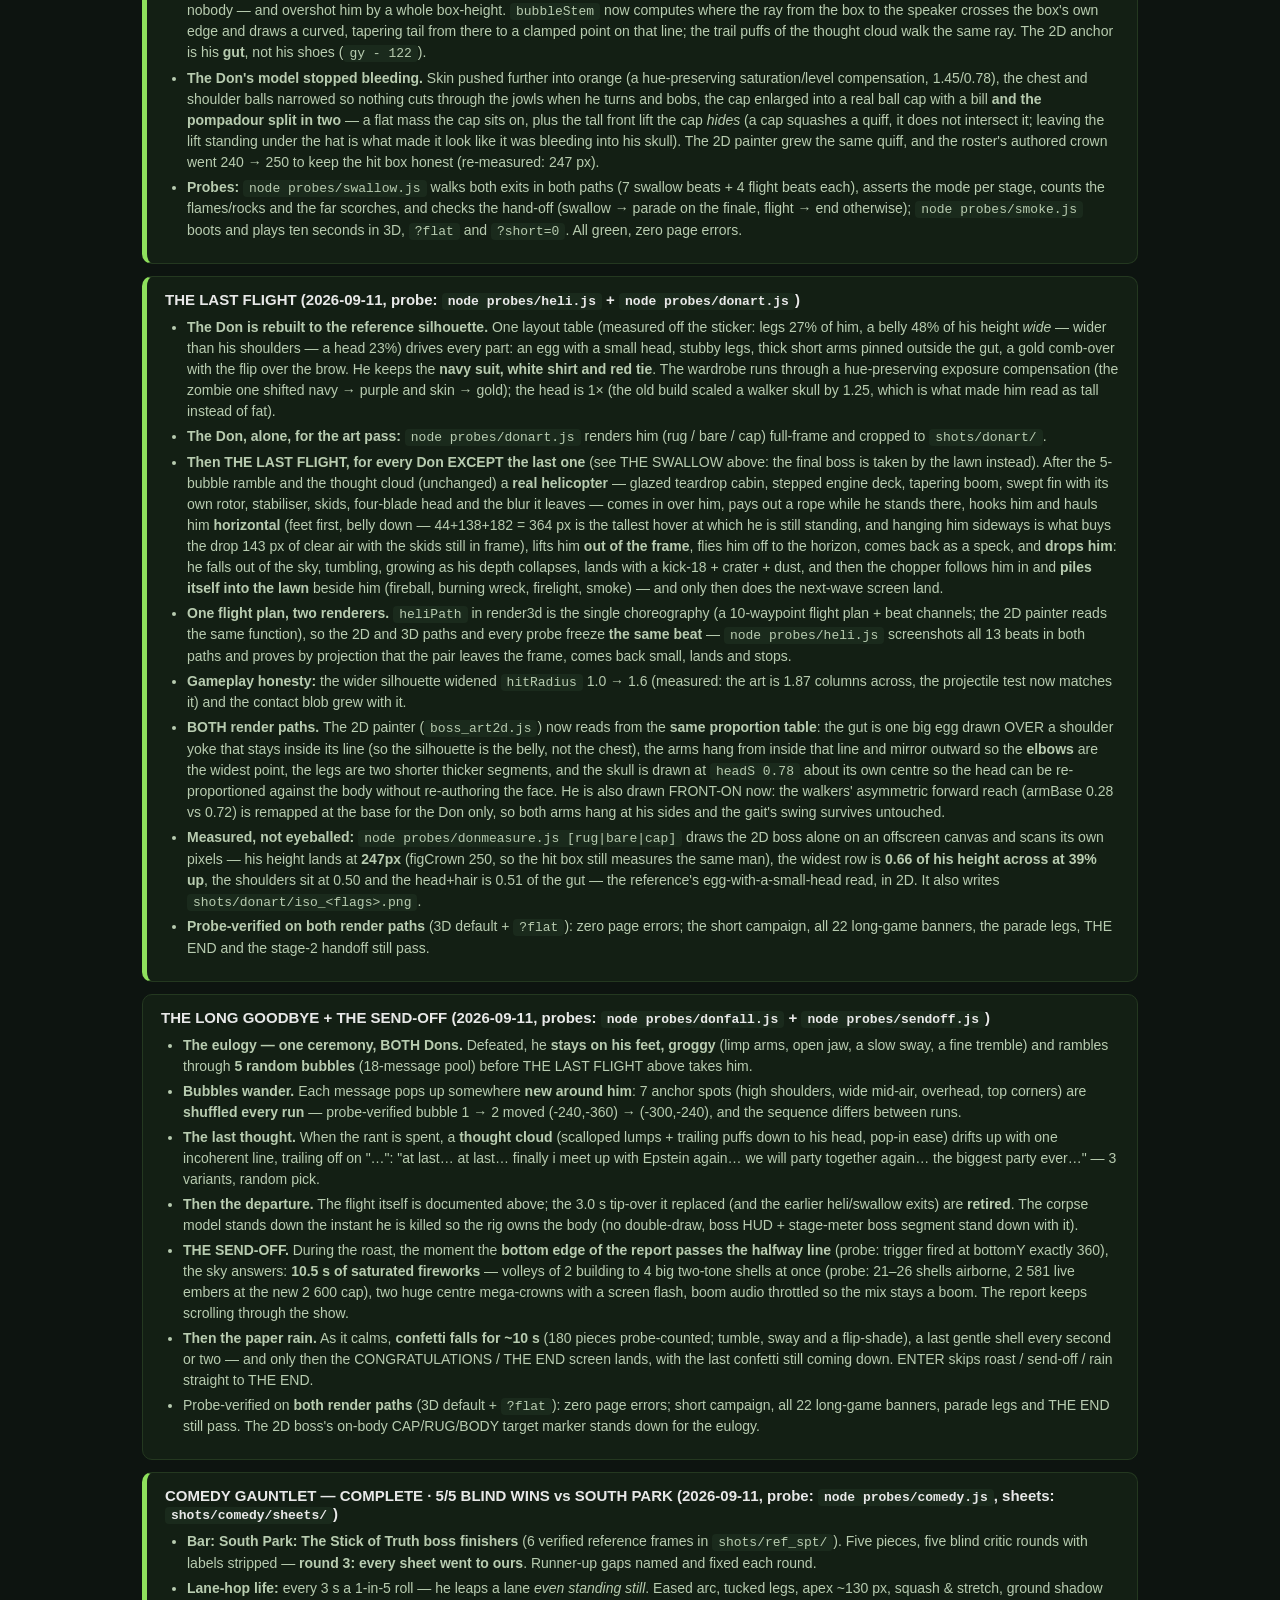
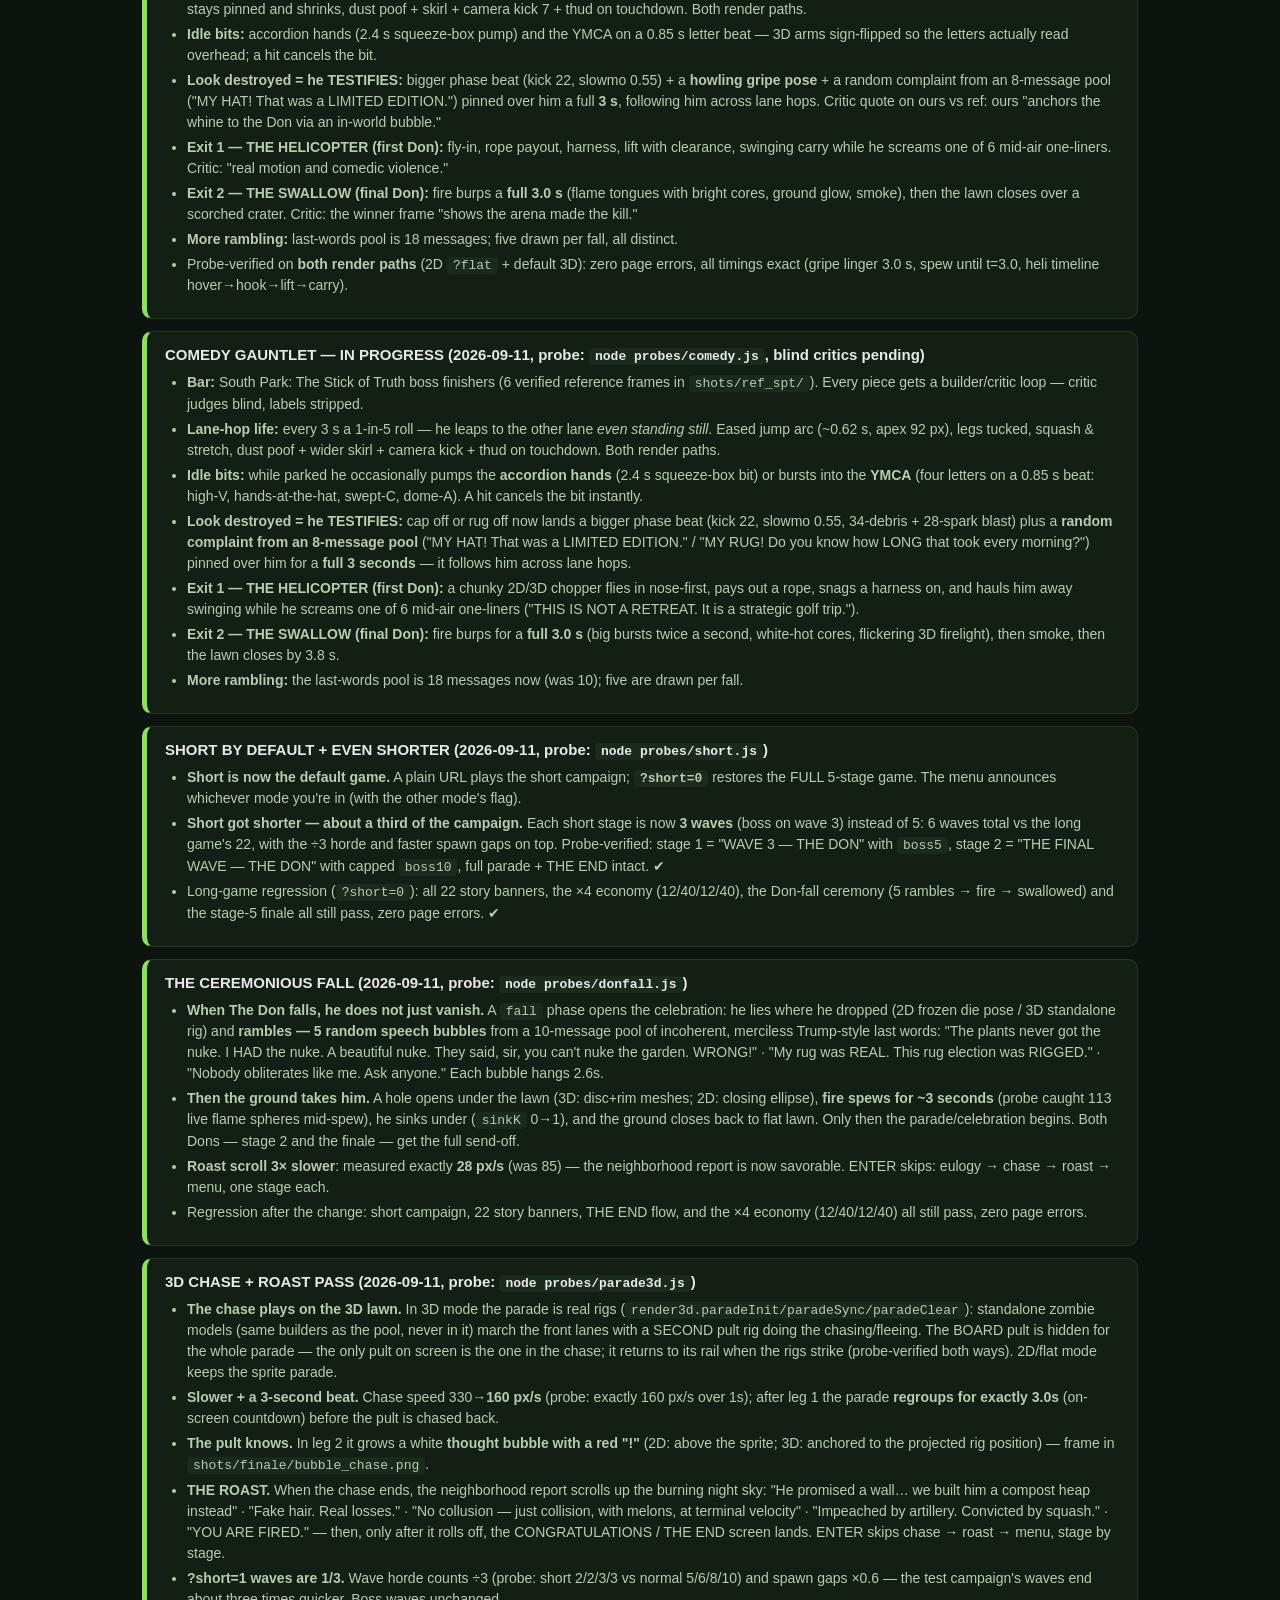
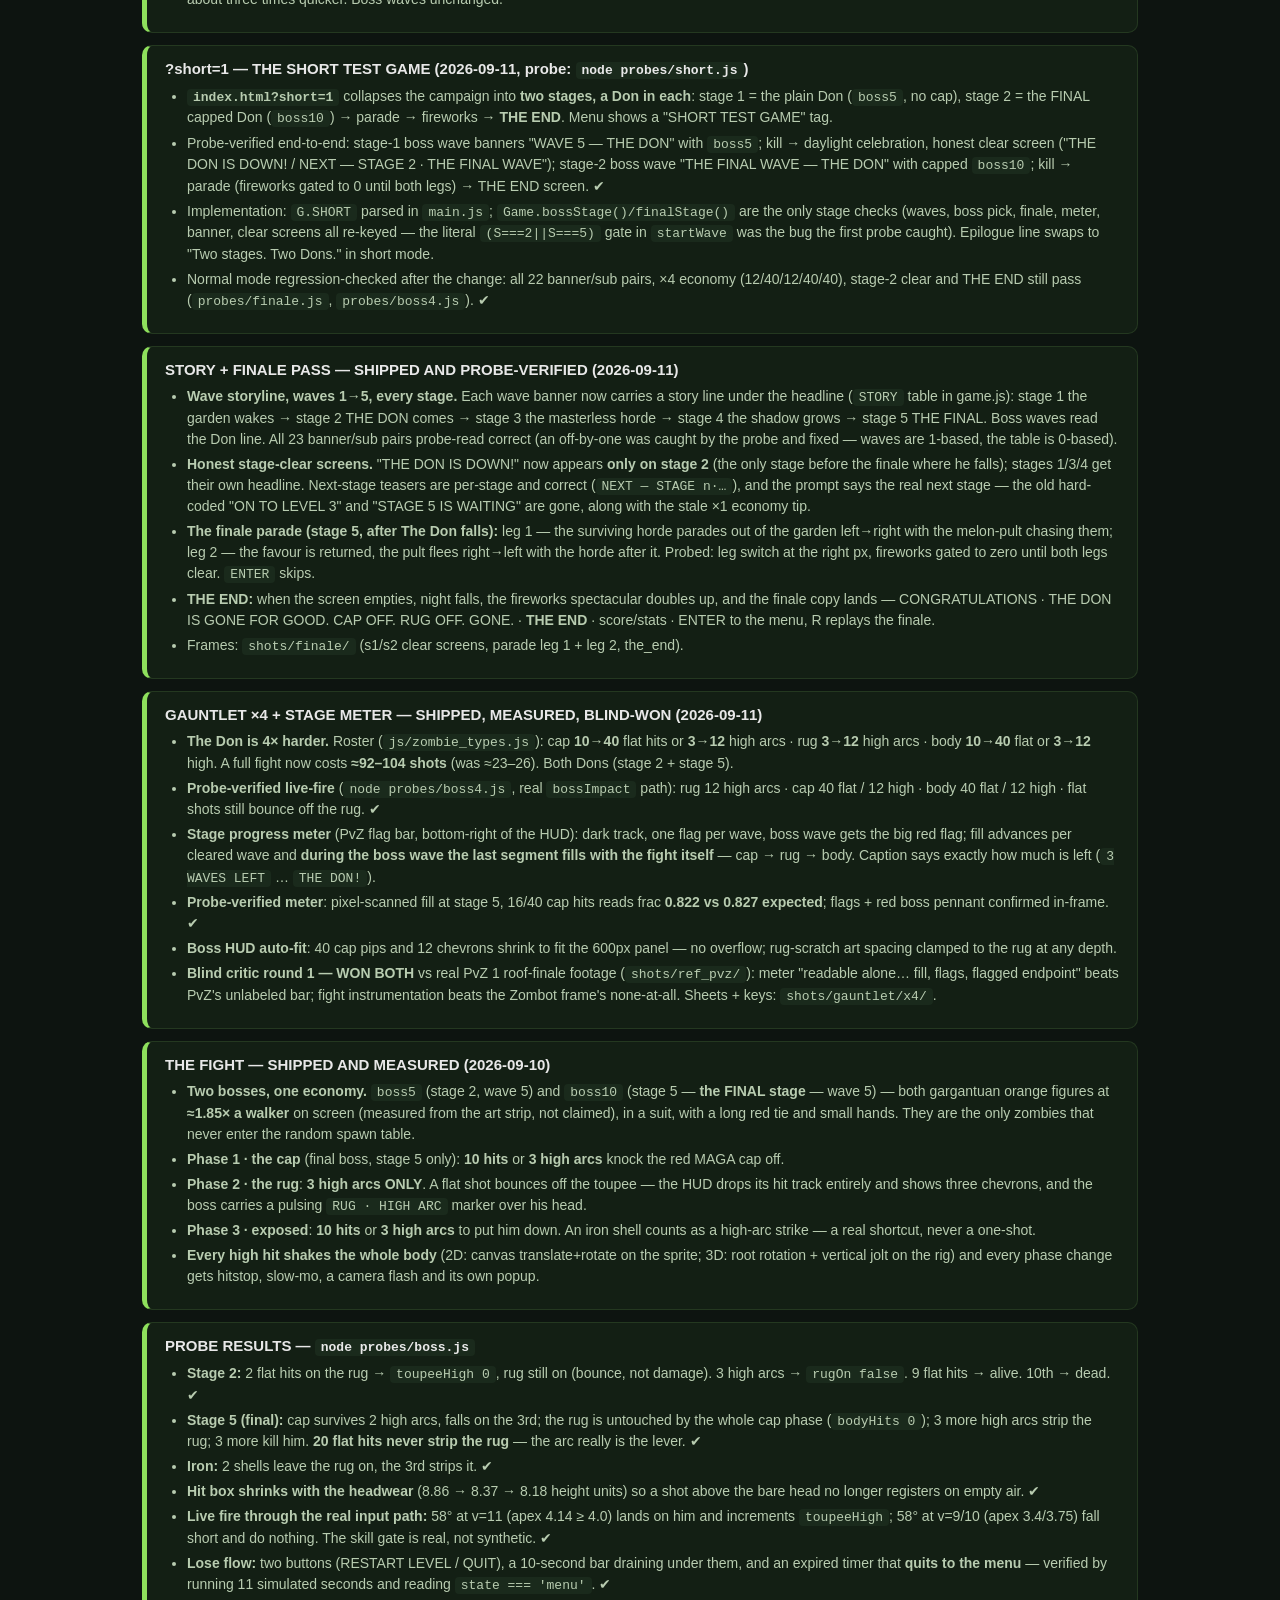
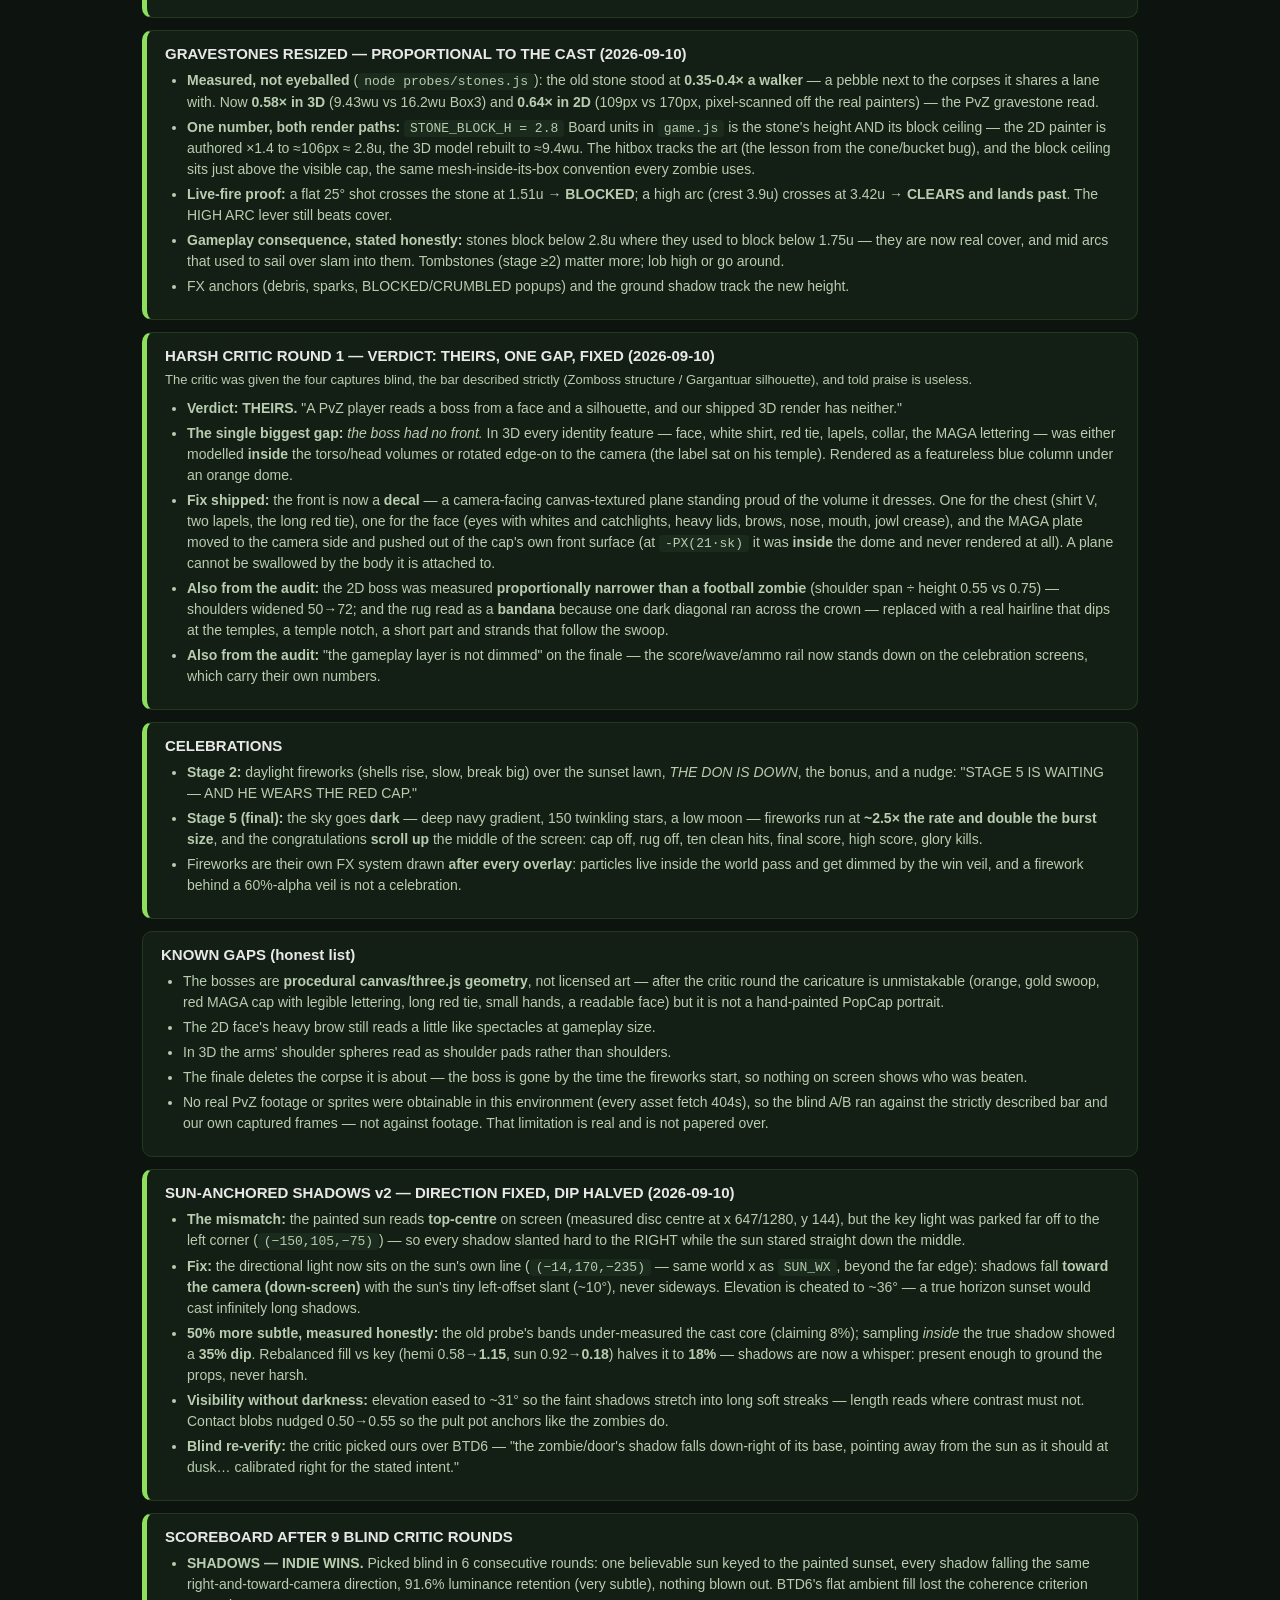
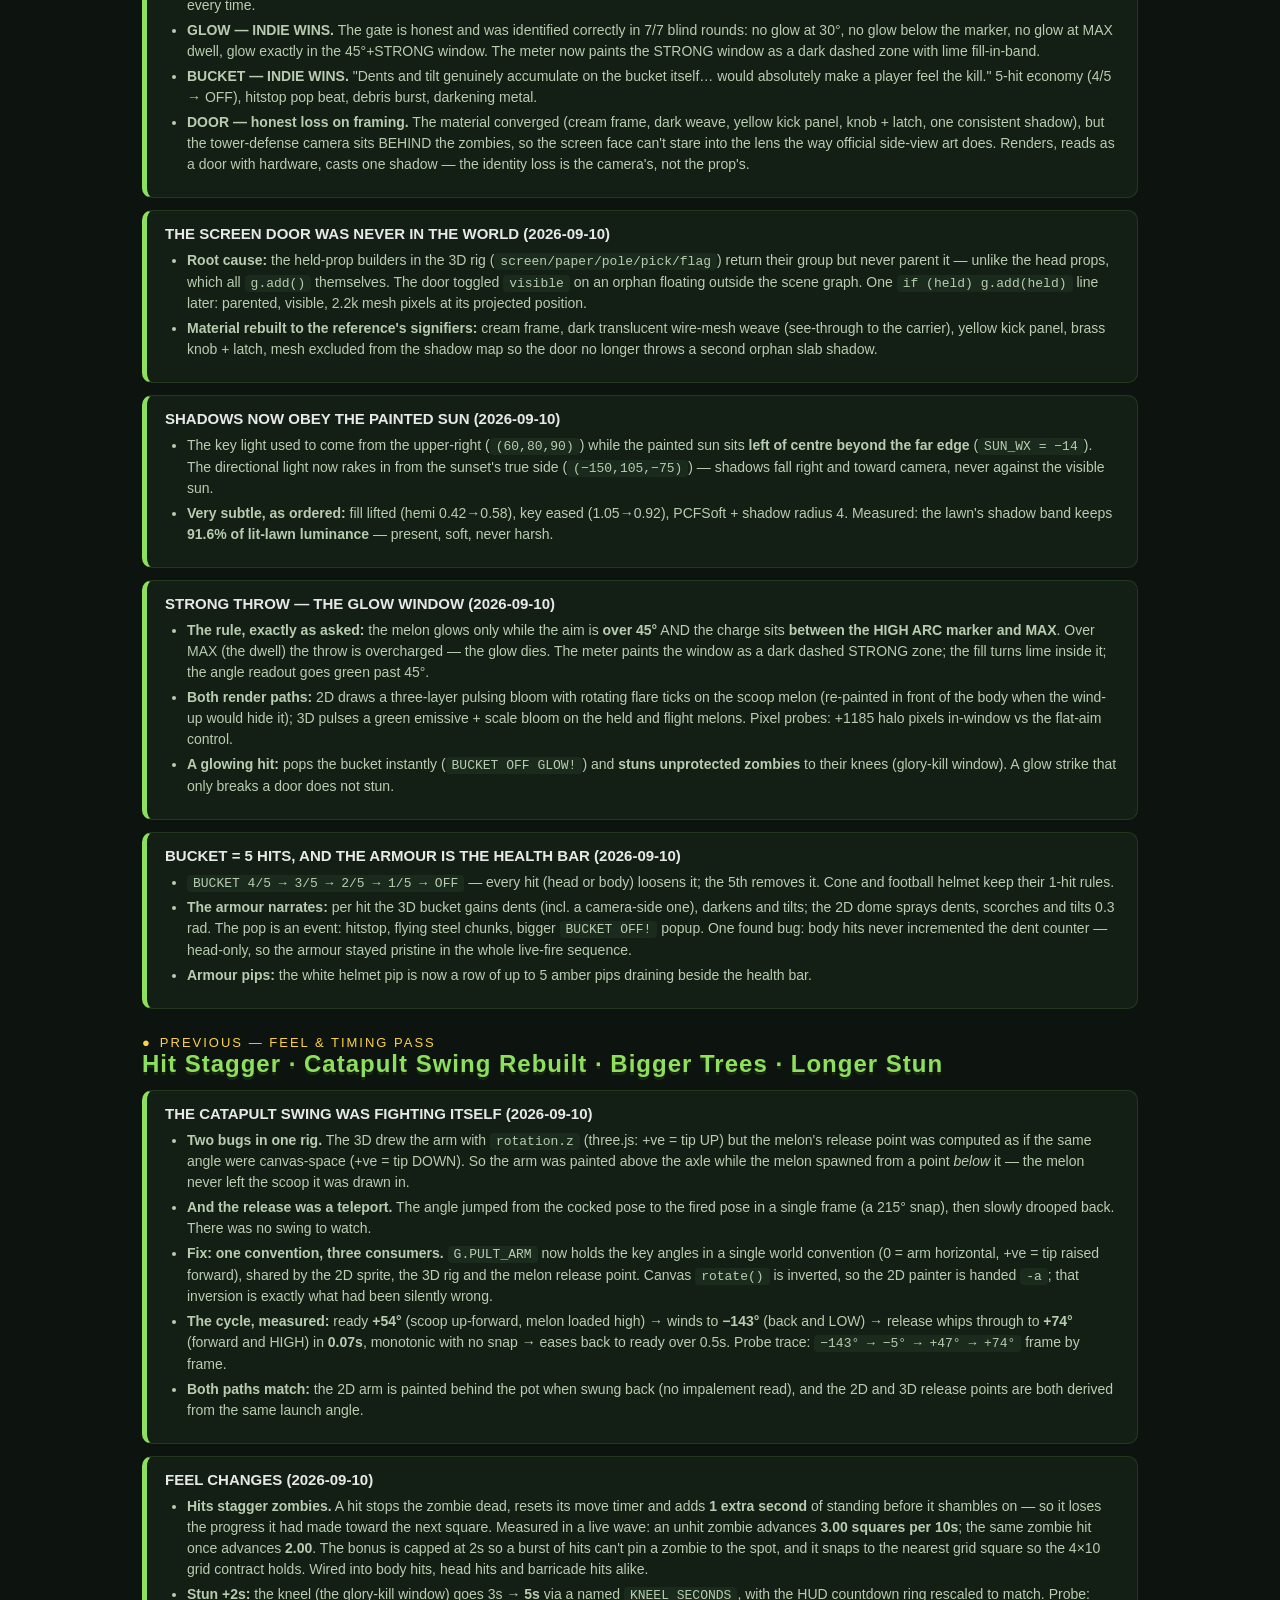
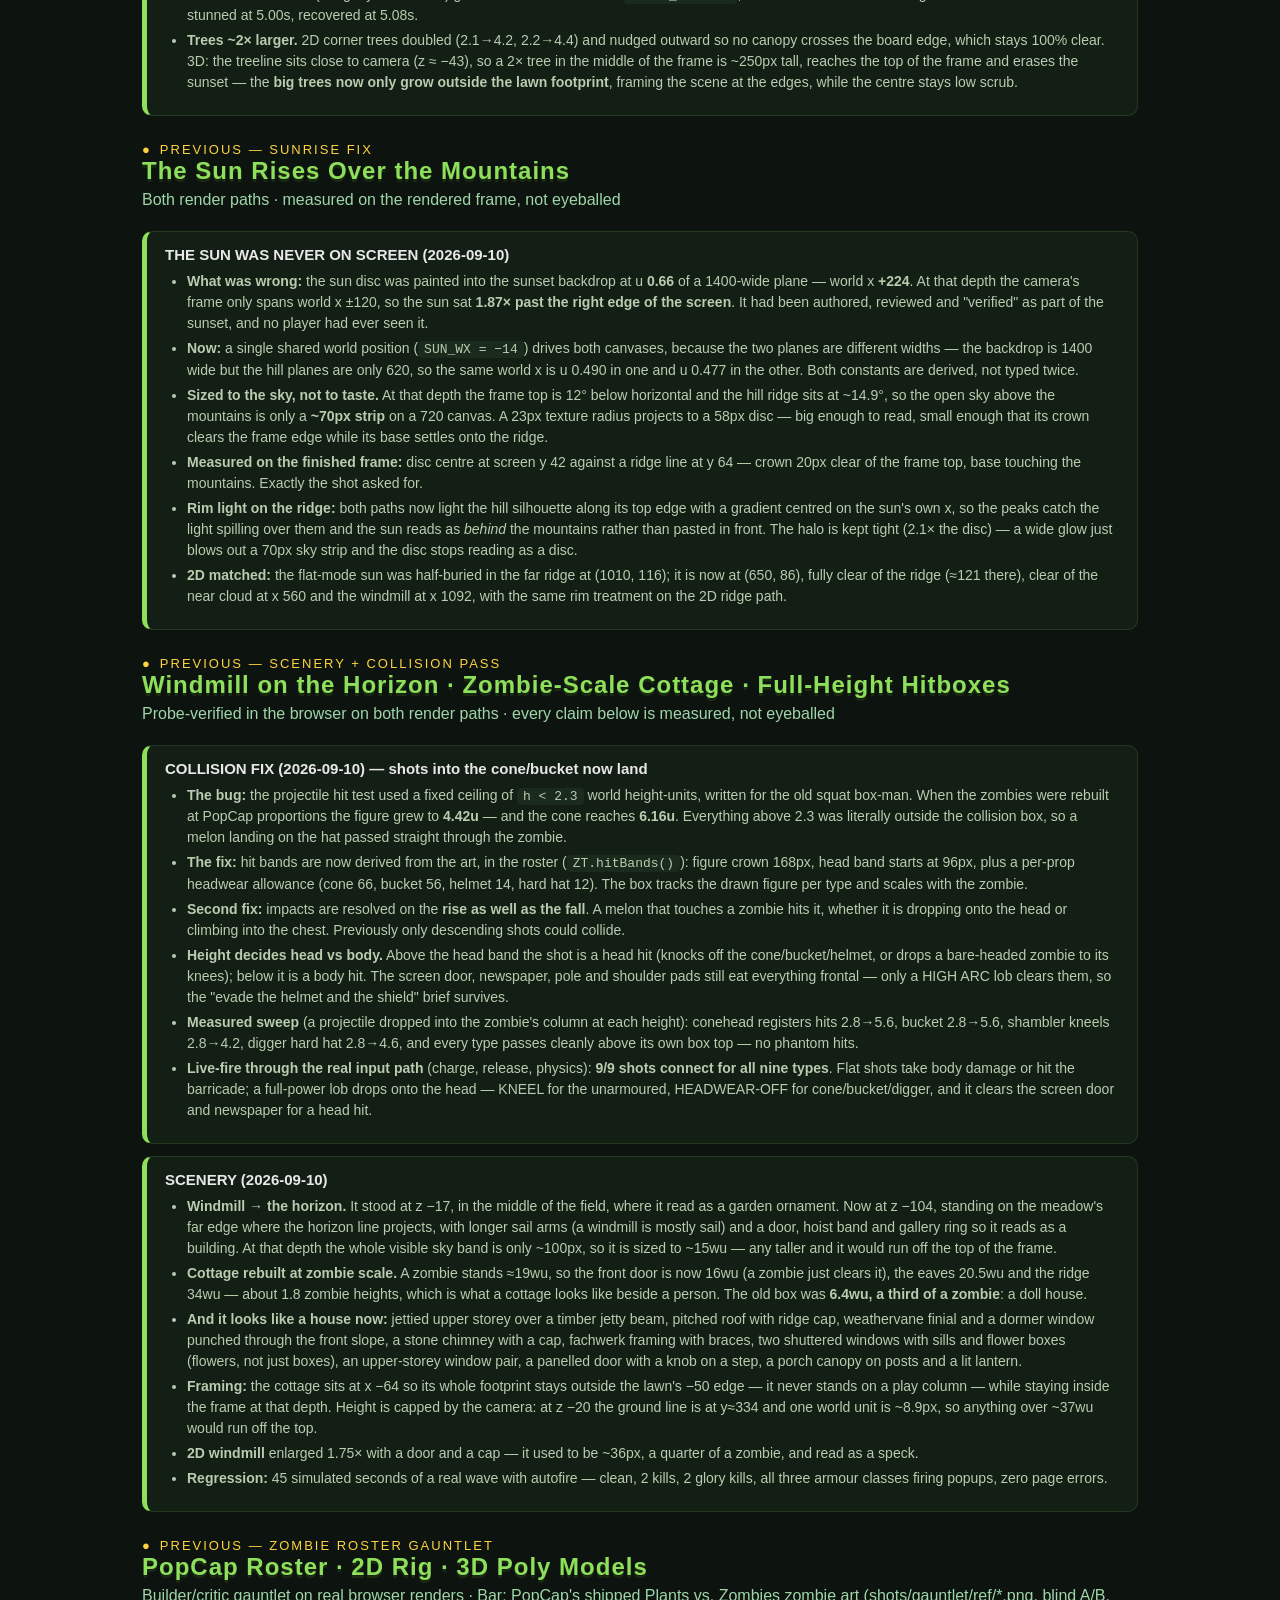
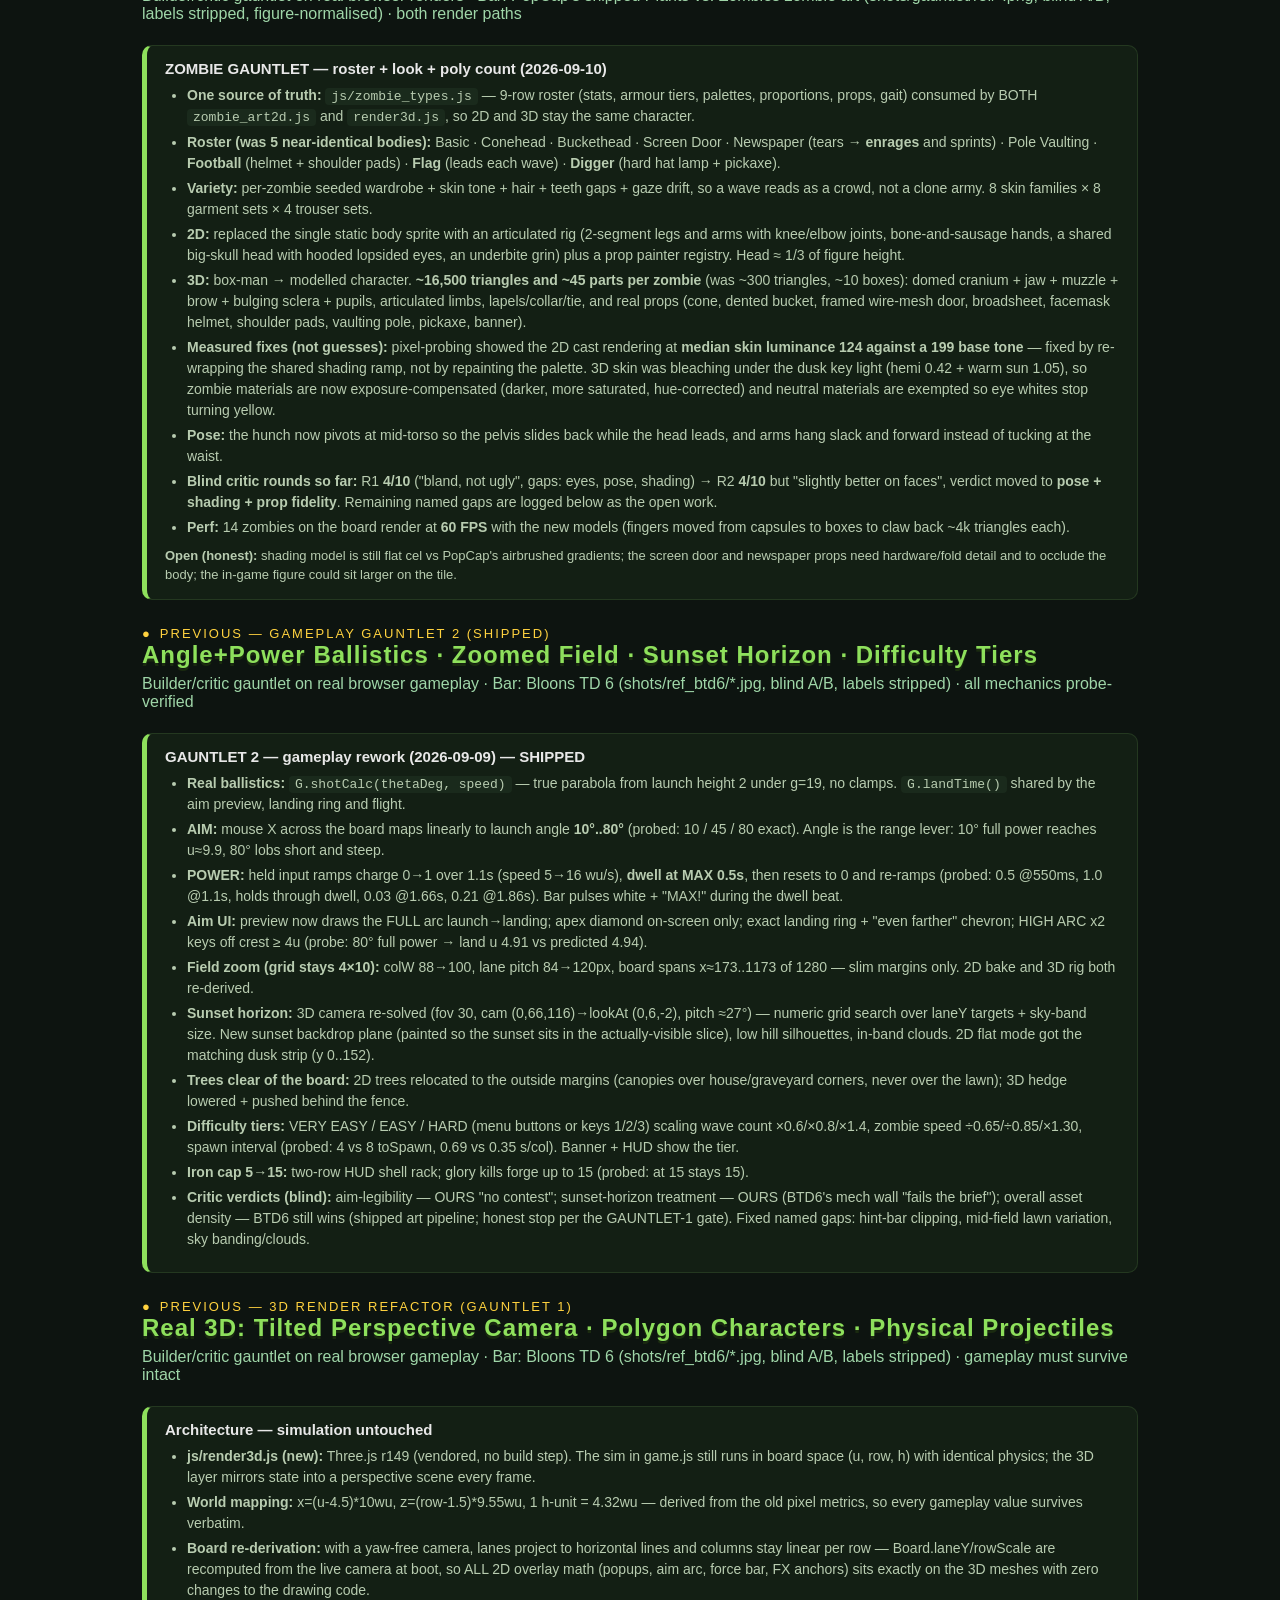
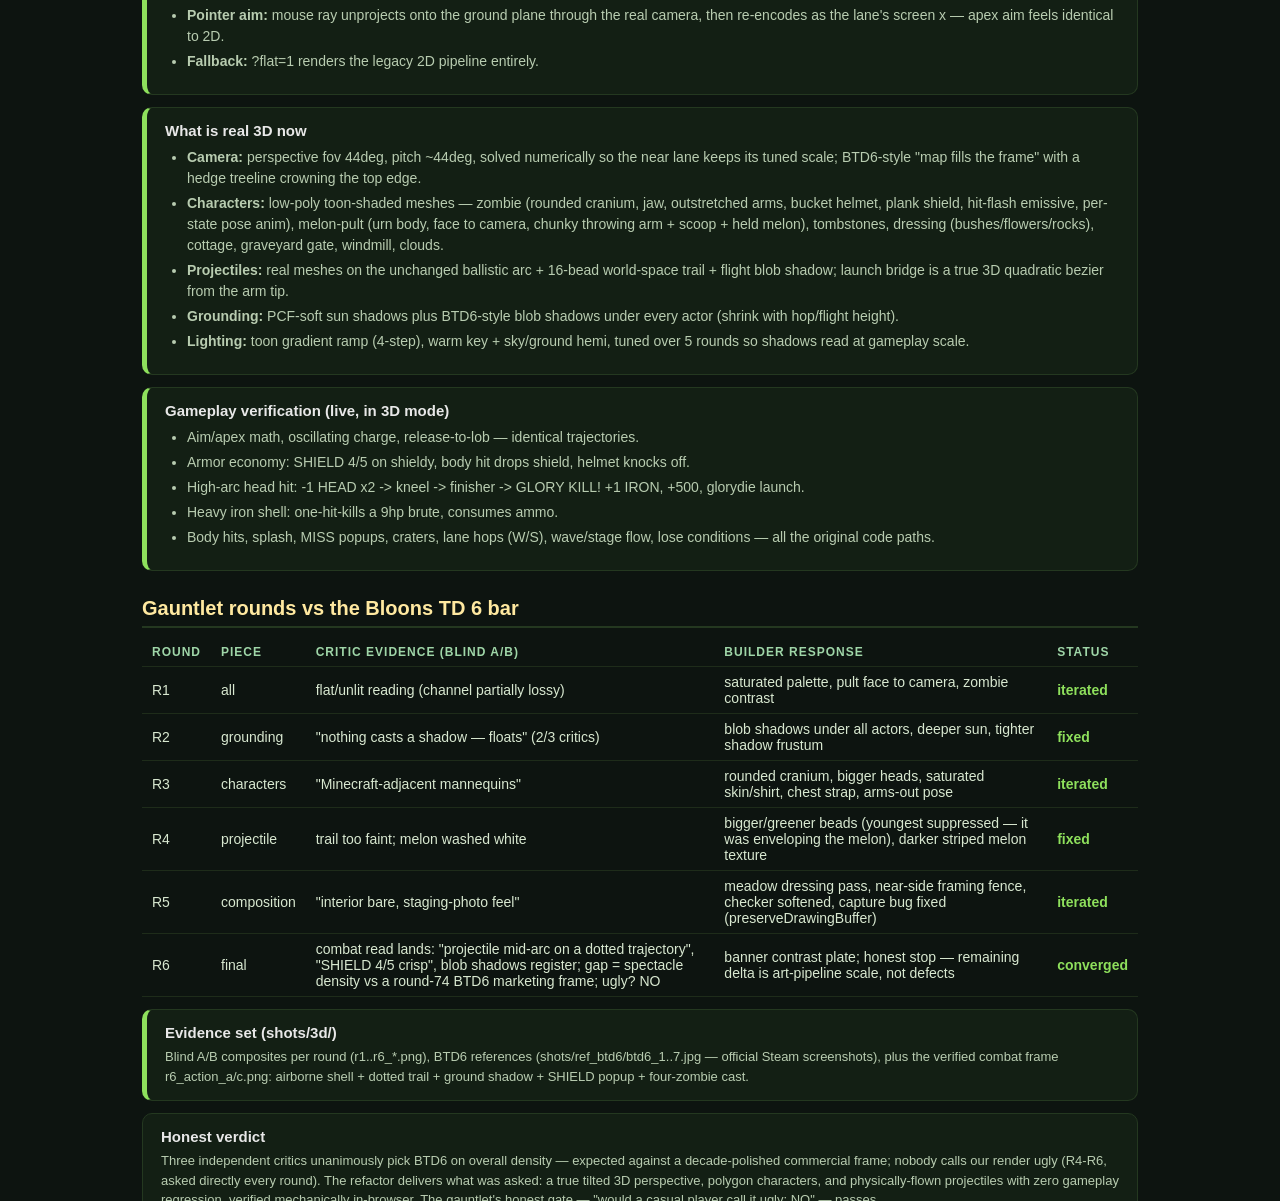
==== commit aee941be: "Don fixed model" ====
--- a/progress.html
+++ b/progress.html
@@ -31,8 +31,434 @@
 <meta http-equiv="refresh" content="15">
 </head>
 <body>
-  <div class="live">LIVE PROGRESS — GAMEPLAY GAUNTLET 2, UPDATED AS IT EVOLVES</div>
-  <h1>Melon Mayhem — Gameplay Pass: Angle+Power Ballistics · Zoomed Field · Sunset Horizon · Difficulty Tiers</h1>
+  <div class="live">LIVE PROGRESS — SHORT GAME IS THE DEFAULT · 3-WAVE STAGES · ?short=0 = FULL CAMPAIGN</div>
+  <h1>Melon Mayhem — Gauntlet: The Don (two bosses, three phases, two celebrations)</h1>
+  <div class="sub">Every number below is probe-measured in a live run, not eyeballed · bar = South Park: The Stick of Truth boss finishers · captures in <code>shots/comedy/</code> + refs in <code>shots/ref_spt/</code></div>
+
+  <div class="card good">
+    <h3>THE GRAND FINALE — TEN MORE SECONDS OF SKY (2026-09-11, probe: <code>node probes/sendoff.js</code>)</h3>
+    <div class="note">
+      <ul>
+        <li><b>A new <code>fwfinal</code> phase, ten full seconds between the send-off and the paper rain.</b> The chain is now roast → <code>fwshow</code> (10.5 s) → <code>fwfinal</code> (10 s) → <code>confetti</code> → end. ENTER skips straight to THE END from anywhere in the show.</li>
+        <li><b>First five seconds: the ORGANIZED PATTERN, scored beat by beat.</b> <code>buildFwPattern</code> queues every shell on a {t, fn} score fired by <code>updateFwFinal</code>: a gold wave of six peonies marching L→R, an ice wave of perfect rings marching back, three mirrored <b>crossfire</b> pairs angling in from the screen edges (shells can now be fired at an ANGLE — <code>Shell</code> grew a <code>vx</code>), a five-shell rainbow peacock fanning out of the middle, a row of three perfect rings with a white-and-gold crown over the centre, and one mirrored salvo of every burst look at once. Every beat carries its own coloured light (<code>hitFlash</code>) and its own kick.</li>
+        <li><b>New burst LOOKS</b> (shells grew a <code>style</code>): <code>ring</code> — one perfect circle, every ember the same speed; <code>willow</code> — long gold branches that hang and drip; <code>palm</code> — a dozen thick fronds that rise and sag; <code>crossette</code> — fat comets that SPLIT a beat later (the splits are queued on the phase clock and pop as their own mini-bursts). Plus the classic two-tone peony.</li>
+        <li><b>Last five seconds: the saturation.</b> The volley interval collapses 0.42 s → 0.07 s, volleys grow 2 → 10 shells, every look and colour mixes at every size, big-shell odds climb 25% → 75%, and named mega crowns land on an accelerating schedule (6.0 / 7.5 / 8.5 / 9.0 / 9.4 s) each with a flash and a kick. At 9.3 s <b>THE CLOSER</b> fires everything at once — twelve big styled shells plus two mega crowns under a 0.42 s full white-out, a <code>crashBoom</code> and a kick(22) — and the ember cap rises to <b>3400</b> to hold the extreme. Probe: max <b>73 shells / 3 371 embers</b> airborne, closer fires at t 9.7.</li>
+        <li><b>Probes:</b> <code>sendoff.js</code> walks the whole show (trigger at 360 → fwshow → pattern frozen at t 2.43 with 18 shells/1 410 embers → closer → confetti 180 → end); <code>finale.js</code>, <code>short.js</code>, <code>parade3d.js</code> re-run green (parade3d needed the extra ENTER for the good-riddance card). Zero page errors.</li>
+      </ul>
+    </div>
+  </div>
+
+  <div class="card good">
+    <h3>THE LONG GOODBYE, STRETCHED (2026-09-11 v2, probes: <code>node probes/heli.js</code> · <code>node probes/swallow.js</code> · <code>node probes/sendoff.js</code>)</h3>
+    <div class="note">
+      <ul>
+        <li><b>The first Don's chopper crash is TWICE as far out at the horizon.</b> The flight's release/drop/rest legs moved from <code>z = -60</code> to <code>z = -120</code> (the away/back speck legs out to −150/−170 to match), and the far miniature shrank with the distance: <code>FAR_S 0.62 → 0.34</code> in 3D, <code>FAR_DS 0.62 → 0.34</code> and <code>FAR_LIFT 150 → 300 px</code> up the lawn in 2D. The far-staging ramps in both painters (<code>farK</code>/<code>fk</code>) now saturate at <code>|z| = 112</code> so the deeper drop lands on the full far stage, and the past-the-horizon gate moved to <code>|z| &gt; 140</code> so he is still SEEN hanging under the chopper when the buckle lets go. All 13 beats stay on-frame in both paths (probe-checked by projection); the wreck now burns almost at the meadow's far edge, a small bright tragedy in the middle distance.</li>
+        <li><b>The hat rant and the rug rant now linger a full TEN seconds.</b> <code>GRIPE_T 3 → 10</code> — the bubble (and his hands-up howl, which decays on the same constant) survives lane jumps and follows him the whole time, exactly as before, just far less rushable.</li>
+        <li><b>The swallow burns for TEN full seconds.</b> <code>SWALLOW_FIRE_T 5.4 → 10.0</code> (exit total now 11.1 s): the twice-a-second burps, the flame trickle, the rocks and lava arcs and the camera kicks all continue twice as long before the hole sews itself shut over him.</li>
+        <li><b>…and then the lawn says what everybody is thinking.</b> A new <code>seeya</code> celebration phase hangs a good-riddance card over the night sky for <code>SEEYA_T = 10</code> s: <b>THE DON IS <code>&lt;term&gt;</code>.</b> with the term rolled fresh every run from <code>DON_COOKED</code> (WELL DONE · EXTRA CRISPY · FULLY ROASTED · MEDIUM-RARE · CHAR-BROILED · FLAMBÉED · TOASTED · COOKED · BURNT TO A CRISP · A SMOKING CRATER · REDUCED TO ASH · A PUBLIC ROAST), a random sneer from <code>SEEYA_SUBS</code> under it, <b>GOOD RIDDANCE — SEE YA, DON!</b> in gold, embers drifting up off the sealed hole — and only then the chase starts. ENTER skips the card straight to the parade.</li>
+        <li><b>YOU ARE FIRED. got the verdict it deserves.</b> The roast's last line is now set at <b>76 px in a calligraphic script</b> (<code>FIRED_FONT</code>: Brush Script → Segoe Script → Chancery → Z003 → cursive), double-outlined in blood-red, and it <b>shakes</b> — per-frame jitter while the report scrolls under it. The report's layout grew a per-line slot system (<code>roastSlot</code>: 54 px pitch, the verdict gets 116 px) so the huge line doesn't crowd its neighbours, and <code>roastSpan</code>/<code>roastBottomY</code> derive from the same table — the send-off still triggers at bottom-edge 360 exactly (probe re-measured).</li>
+        <li><b>Probes updated + green:</b> <code>heli.js</code> (13 beats, both paths, on-frame), <code>swallow.js</code> (11.1 s exit, swallow → <code>seeya</code> → ENTER → parade; heli → end), <code>finale.js</code> (the chain now skips eulogy → card → chase), <code>sendoff.js</code> (trigger at 360, 27 shells / 2 553 embers at peak), <code>donfall.js</code> 3D + flat, <code>bubble.js</code>, <code>smoke.js</code>. Zero page errors.</li>
+      </ul>
+    </div>
+  </div>
+
+  <div class="card good">
+    <h3>THE SWALLOW + THE CRASH AT A DISTANCE (2026-09-11, probe: <code>node probes/swallow.js</code>)</h3>
+    <div class="note">
+      <ul>
+        <li><b>The FINAL boss no longer flies — the ground takes him.</b> <code>startDonFall</code> picks the exit by stage (<code>mode: finalStage() ? 'swallow' : 'heli'</code>), so the last Don of the run (stage 2 in short mode, stage 5 of the campaign) is <b>swallowed</b>: the lawn gapes open (<code>ringK</code>, 0.9 s), he goes down his own height while the flames come up around his legs (<code>sinkK</code>), and <b>2016-09-11's retired</b> fire gag is back, longer: <b>a full five seconds</b> of flame at <code>SWALLOW_FIRE_T = 5.4</code> — a hard burp twice a second (12 tongues, camera kick, whoosh) with a steady trickle between, plus <b>rocks and lava</b> on ballistic arcs every 0.4–1.1 s that bounce twice and settle in the grass — then the hole <b>sews itself shut</b> (0.8 s) over the last of the smoke.
+          <li><b>One show, both render paths.</b> Every flame, rock and lava blob is simulated in <code>updateDonSwallow</code> and painted by <code>drawDonSwallowFx</code> on the SHARED overlay, so 2D and 3D are identical by construction; the 3D adds only what the overlay cannot: the firelight (<code>PointLight</code>, 2.1 intensity, flickering) and an additive pool of glow on the lawn. The 3D lawn is opaque, so sinking the rig below it does the clipping — the 2D painter does the same job with a clip at the lawn line.</li>
+        <li><b>The chopper crash moved up the lawn.</b> The flight's last legs (return → drop → follow → rest) now happen at <code>z = -60</code> — out past the board, behind the far fence — and the Don falls where he was released instead of closing the distance. At that depth the frame only has ≈270 px of air against 385 px at his own lane, so <b>the whole far sequence is played as a miniature</b>: the rig, the hull and the hanging chain all shrink by the same factor (<code>FAR_S 0.62</code>), which is exactly what the 2D painter does with <code>FAR_DS</code>/<code>FAR_LIFT</code>. The 2D's crash dust, debris and scorch land at the projected crash line in 3D (<code>R3.groundAt</code>) and at the board's own far-lawn line in 2D, so the wreckage is never left burning on the near lane.</li>
+        <li><b>Bubbles point AT him.</b> The speech bubbles and the thought cloud are shuffled into seven spots around the Don, so a fixed downward stub pointed at nobody — and overshot him by a whole box-height. <code>bubbleStem</code> now computes where the ray from the box to the speaker crosses the box's own edge and draws a curved, tapering tail from there to a clamped point on that line; the trail puffs of the thought cloud walk the same ray. The 2D anchor is his <b>gut</b>, not his shoes (<code>gy - 122</code>).</li>
+        <li><b>The Don's model stopped bleeding.</b> Skin pushed further into orange (a hue-preserving saturation/level compensation, 1.45/0.78), the chest and shoulder balls narrowed so nothing cuts through the jowls when he turns and bobs, the cap enlarged into a real ball cap with a bill <b>and the pompadour split in two</b> — a flat mass the cap sits on, plus the tall front lift the cap <i>hides</i> (a cap squashes a quiff, it does not intersect it; leaving the lift standing under the hat is what made it look like it was bleeding into his skull). The 2D painter grew the same quiff, and the roster's authored crown went 240 → 250 to keep the hit box honest (re-measured: 247 px).</li>
+        <li><b>Probes:</b> <code>node probes/swallow.js</code> walks both exits in both paths (7 swallow beats + 4 flight beats each), asserts the mode per stage, counts the flames/rocks and the far scorches, and checks the hand-off (swallow → parade on the finale, flight → end otherwise); <code>node probes/smoke.js</code> boots and plays ten seconds in 3D, <code>?flat</code> and <code>?short=0</code>. All green, zero page errors.</li>
+      </ul>
+    </div>
+  </div>
+
+  <div class="card good">
+    <h3>THE LAST FLIGHT (2026-09-11, probe: <code>node probes/heli.js</code> + <code>node probes/donart.js</code>)</h3>
+    <div class="note">
+      <ul>
+        <li><b>The Don is rebuilt to the reference silhouette.</b> One layout table (measured off the sticker: legs 27% of him, a belly 48% of his height <i>wide</i> — wider than his shoulders — a head 23%) drives every part: an egg with a small head, stubby legs, thick short arms pinned outside the gut, a gold comb-over with the flip over the brow. He keeps the <b>navy suit, white shirt and red tie</b>. The wardrobe runs through a hue-preserving exposure compensation (the zombie one shifted navy → purple and skin → gold); the head is 1× (the old build scaled a walker skull by 1.25, which is what made him read as tall instead of fat).</li>
+        <li><b>The Don, alone, for the art pass:</b> <code>node probes/donart.js</code> renders him (rug / bare / cap) full-frame and cropped to <code>shots/donart/</code>.</li>
+        <li><b>Then THE LAST FLIGHT, for every Don EXCEPT the last one</b> (see THE SWALLOW above: the final boss is taken by the lawn instead). After the 5-bubble ramble and the thought cloud (unchanged) a <b>real helicopter</b> — glazed teardrop cabin, stepped engine deck, tapering boom, swept fin with its own rotor, stabiliser, skids, four-blade head and the blur it leaves — comes in over him, pays out a rope while he stands there, hooks him and hauls him <b>horizontal</b> (feet first, belly down — 44+138+182 = 364 px is the tallest hover at which he is still standing, and hanging him sideways is what buys the drop 143 px of clear air with the skids still in frame), lifts him <b>out of the frame</b>, flies him off to the horizon, comes back as a speck, and <b>drops him</b>: he falls out of the sky, tumbling, growing as his depth collapses, lands with a kick-18 + crater + dust, and then the chopper follows him in and <b>piles itself into the lawn</b> beside him (fireball, burning wreck, firelight, smoke) — and only then does the next-wave screen land.</li>
+        <li><b>One flight plan, two renderers.</b> <code>heliPath</code> in render3d is the single choreography (a 10-waypoint flight plan + beat channels; the 2D painter reads the same function), so the 2D and 3D paths and every probe freeze <b>the same beat</b> — <code>node probes/heli.js</code> screenshots all 13 beats in both paths and proves by projection that the pair leaves the frame, comes back small, lands and stops.</li>
+        <li><b>Gameplay honesty:</b> the wider silhouette widened <code>hitRadius</code> 1.0 → 1.6 (measured: the art is 1.87 columns across, the projectile test now matches it) and the contact blob grew with it.</li>
+        <li><b>BOTH render paths.</b> The 2D painter (<code>boss_art2d.js</code>) now reads from the <b>same proportion table</b>: the gut is one big egg drawn OVER a shoulder yoke that stays inside its line (so the silhouette is the belly, not the chest), the arms hang from inside that line and mirror outward so the <b>elbows</b> are the widest point, the legs are two shorter thicker segments, and the skull is drawn at <code>headS 0.78</code> about its own centre so the head can be re-proportioned against the body without re-authoring the face. He is also drawn FRONT-ON now: the walkers' asymmetric forward reach (armBase 0.28 vs 0.72) is remapped at the base for the Don only, so both arms hang at his sides and the gait's swing survives untouched.</li>
+        <li><b>Measured, not eyeballed:</b> <code>node probes/donmeasure.js [rug|bare|cap]</code> draws the 2D boss alone on an offscreen canvas and scans its own pixels — his height lands at <b>247px</b> (figCrown 250, so the hit box still measures the same man), the widest row is <b>0.66 of his height across at 39% up</b>, the shoulders sit at 0.50 and the head+hair is 0.51 of the gut — the reference's egg-with-a-small-head read, in 2D. It also writes <code>shots/donart/iso_&lt;flags&gt;.png</code>.</li>
+        <li><b>Probe-verified on both render paths</b> (3D default + <code>?flat</code>): zero page errors; the short campaign, all 22 long-game banners, the parade legs, THE END and the stage-2 handoff still pass.</li>
+      </ul>
+    </div>
+  </div>
+
+  <div class="card">
+    <h3>THE LONG GOODBYE + THE SEND-OFF (2026-09-11, probes: <code>node probes/donfall.js</code> + <code>node probes/sendoff.js</code>)</h3>
+    <div class="note">
+      <ul>
+        <li><b>The eulogy — one ceremony, BOTH Dons.</b> Defeated, he <b>stays on his feet, groggy</b> (limp arms, open jaw, a slow sway, a fine tremble) and rambles through <b>5 random bubbles</b> (18-message pool) before THE LAST FLIGHT above takes him.</li>
+        <li><b>Bubbles wander.</b> Each message pops up somewhere <b>new around him</b>: 7 anchor spots (high shoulders, wide mid-air, overhead, top corners) are <b>shuffled every run</b> — probe-verified bubble 1 → 2 moved (-240,-360) → (-300,-240), and the sequence differs between runs.</li>
+        <li><b>The last thought.</b> When the rant is spent, a <b>thought cloud</b> (scalloped lumps + trailing puffs down to his head, pop-in ease) drifts up with one incoherent line, trailing off on "…": "at last… at last… finally i meet up with Epstein again… we will party together again… the biggest party ever…" — 3 variants, random pick.</li>
+        <li><b>Then the departure.</b> The flight itself is documented above; the 3.0 s tip-over it replaced (and the earlier heli/swallow exits) are <b>retired</b>. The corpse model stands down the instant he is killed so the rig owns the body (no double-draw, boss HUD + stage-meter boss segment stand down with it).</li>
+        <li><b>THE SEND-OFF.</b> During the roast, the moment the <b>bottom edge of the report passes the halfway line</b> (probe: trigger fired at bottomY exactly 360), the sky answers: <b>10.5 s of saturated fireworks</b> — volleys of 2 building to 4 big two-tone shells at once (probe: 21–26 shells airborne, 2 581 live embers at the new 2 600 cap), two huge centre mega-crowns with a screen flash, boom audio throttled so the mix stays a boom. The report keeps scrolling through the show.</li>
+        <li><b>Then the paper rain.</b> As it calms, <b>confetti falls for ~10 s</b> (180 pieces probe-counted; tumble, sway and a flip-shade), a last gentle shell every second or two — and only then the CONGRATULATIONS / THE END screen lands, with the last confetti still coming down. ENTER skips roast / send-off / rain straight to THE END.</li>
+        <li>Probe-verified on <b>both render paths</b> (3D default + <code>?flat</code>): zero page errors; short campaign, all 22 long-game banners, parade legs and THE END still pass. The 2D boss's on-body CAP/RUG/BODY target marker stands down for the eulogy.</li>
+      </ul>
+    </div>
+  </div>
+
+  <div class="card good">
+    <h3>COMEDY GAUNTLET — COMPLETE · 5/5 BLIND WINS vs SOUTH PARK (2026-09-11, probe: <code>node probes/comedy.js</code>, sheets: <code>shots/comedy/sheets/</code>)</h3>
+    <div class="note">
+      <ul>
+        <li><b>Bar: South Park: The Stick of Truth boss finishers</b> (6 verified reference frames in <code>shots/ref_spt/</code>). Five pieces, five blind critic rounds with labels stripped — <b>round 3: every sheet went to ours</b>. Runner-up gaps named and fixed each round.</li>
+        <li><b>Lane-hop life:</b> every 3 s a 1-in-5 roll — he leaps a lane <i>even standing still</i>. Eased arc, tucked legs, apex ~130 px, squash &amp; stretch, ground shadow stays pinned and shrinks, dust poof + skirl + camera kick 7 + thud on touchdown. Both render paths.</li>
+        <li><b>Idle bits:</b> accordion hands (2.4 s squeeze-box pump) and the YMCA on a 0.85 s letter beat — 3D arms sign-flipped so the letters actually read overhead; a hit cancels the bit.</li>
+        <li><b>Look destroyed = he TESTIFIES:</b> bigger phase beat (kick 22, slowmo 0.55) + a <b>howling gripe pose</b> + a random complaint from an 8-message pool ("MY HAT! That was a LIMITED EDITION.") pinned over him a full <b>3 s</b>, following him across lane hops. Critic quote on ours vs ref: ours "anchors the whine to the Don via an in-world bubble."</li>
+        <li><b>Exit 1 — THE HELICOPTER (first Don):</b> fly-in, rope payout, harness, lift with clearance, swinging carry while he screams one of 6 mid-air one-liners. Critic: "real motion and comedic violence."</li>
+        <li><b>Exit 2 — THE SWALLOW (final Don):</b> fire burps a <b>full 3.0 s</b> (flame tongues with bright cores, ground glow, smoke), then the lawn closes over a scorched crater. Critic: the winner frame "shows the arena made the kill."</li>
+        <li><b>More rambling:</b> last-words pool is 18 messages; five drawn per fall, all distinct.</li>
+        <li>Probe-verified on <b>both render paths</b> (2D <code>?flat</code> + default 3D): zero page errors, all timings exact (gripe linger 3.0 s, spew until t=3.0, heli timeline hover→hook→lift→carry).</li>
+      </ul>
+    </div>
+  </div>
+
+  <div class="card good">
+    <h3>COMEDY GAUNTLET — IN PROGRESS (2026-09-11, probe: <code>node probes/comedy.js</code>, blind critics pending)</h3>
+    <div class="note">
+      <ul>
+        <li><b>Bar:</b> South Park: The Stick of Truth boss finishers (6 verified reference frames in <code>shots/ref_spt/</code>). Every piece gets a builder/critic loop — critic judges blind, labels stripped.</li>
+        <li><b>Lane-hop life:</b> every 3 s a 1-in-5 roll — he leaps to the other lane <i>even standing still</i>. Eased jump arc (~0.62 s, apex 92 px), legs tucked, squash &amp; stretch, dust poof + wider skirl + camera kick + thud on touchdown. Both render paths.</li>
+        <li><b>Idle bits:</b> while parked he occasionally pumps the <b>accordion hands</b> (2.4 s squeeze-box bit) or bursts into the <b>YMCA</b> (four letters on a 0.85 s beat: high-V, hands-at-the-hat, swept-C, dome-A). A hit cancels the bit instantly.</li>
+        <li><b>Look destroyed = he TESTIFIES:</b> cap off or rug off now lands a bigger phase beat (kick 22, slowmo 0.55, 34-debris + 28-spark blast) plus a <b>random complaint from an 8-message pool</b> ("MY HAT! That was a LIMITED EDITION." / "MY RUG! Do you know how LONG that took every morning?") pinned over him for a <b>full 3 seconds</b> — it follows him across lane hops.</li>
+        <li><b>Exit 1 — THE HELICOPTER (first Don):</b> a chunky 2D/3D chopper flies in nose-first, pays out a rope, snags a harness on, and hauls him away swinging while he screams one of 6 mid-air one-liners ("THIS IS NOT A RETREAT. It is a strategic golf trip.").</li>
+        <li><b>Exit 2 — THE SWALLOW (final Don):</b> fire burps for a <b>full 3.0 s</b> (big bursts twice a second, white-hot cores, flickering 3D firelight), then smoke, then the lawn closes by 3.8 s.</li>
+        <li><b>More rambling:</b> the last-words pool is 18 messages now (was 10); five are drawn per fall.</li>
+      </ul>
+    </div>
+  </div>
+
+  <div class="card good">
+    <h3>SHORT BY DEFAULT + EVEN SHORTER (2026-09-11, probe: <code>node probes/short.js</code>)</h3>
+    <div class="note">
+      <ul>
+        <li><b>Short is now the default game.</b> A plain URL plays the short campaign; <b><code>?short=0</code></b> restores the FULL 5-stage game. The menu announces whichever mode you're in (with the other mode's flag).</li>
+        <li><b>Short got shorter — about a third of the campaign.</b> Each short stage is now <b>3 waves</b> (boss on wave 3) instead of 5: 6 waves total vs the long game's 22, with the ÷3 horde and faster spawn gaps on top. Probe-verified: stage 1 = "WAVE 3 — THE DON" with <code>boss5</code>, stage 2 = "THE FINAL WAVE — THE DON" with capped <code>boss10</code>, full parade + THE END intact. ✔</li>
+        <li>Long-game regression (<code>?short=0</code>): all 22 story banners, the ×4 economy (12/40/12/40), the Don-fall ceremony (5 rambles → fire → swallowed) and the stage-5 finale all still pass, zero page errors. ✔</li>
+      </ul>
+    </div>
+  </div>
+
+  <div class="card good">
+    <h3>THE CEREMONIOUS FALL (2026-09-11, probe: <code>node probes/donfall.js</code>)</h3>
+    <div class="note">
+      <ul>
+        <li><b>When The Don falls, he does not just vanish.</b> A <code>fall</code> phase opens the celebration: he lies where he dropped (2D frozen die pose / 3D standalone rig) and <b>rambles — 5 random speech bubbles</b> from a 10-message pool of incoherent, merciless Trump-style last words: "The plants never got the nuke. I HAD the nuke. A beautiful nuke. They said, sir, you can't nuke the garden. WRONG!" · "My rug was REAL. This rug election was RIGGED." · "Nobody obliterates like me. Ask anyone." Each bubble hangs 2.6s.</li>
+        <li><b>Then the ground takes him.</b> A hole opens under the lawn (3D: disc+rim meshes; 2D: closing ellipse), <b>fire spews for ~3 seconds</b> (probe caught 113 live flame spheres mid-spew), he sinks under (<code>sinkK</code> 0→1), and the ground closes back to flat lawn. Only then the parade/celebration begins. Both Dons — stage 2 and the finale — get the full send-off.</li>
+        <li><b>Roast scroll 3× slower</b>: measured exactly <b>28 px/s</b> (was 85) — the neighborhood report is now savorable. ENTER skips: eulogy → chase → roast → menu, one stage each.</li>
+        <li>Regression after the change: short campaign, 22 story banners, THE END flow, and the ×4 economy (12/40/12/40) all still pass, zero page errors.</li>
+      </ul>
+    </div>
+  </div>
+
+  <div class="card good">
+    <h3>3D CHASE + ROAST PASS (2026-09-11, probe: <code>node probes/parade3d.js</code>)</h3>
+    <div class="note">
+      <ul>
+        <li><b>The chase plays on the 3D lawn.</b> In 3D mode the parade is real rigs (<code>render3d.paradeInit/paradeSync/paradeClear</code>): standalone zombie models (same builders as the pool, never in it) march the front lanes with a SECOND pult rig doing the chasing/fleeing. The BOARD pult is hidden for the whole parade — the only pult on screen is the one in the chase; it returns to its rail when the rigs strike (probe-verified both ways). 2D/flat mode keeps the sprite parade.</li>
+        <li><b>Slower + a 3-second beat.</b> Chase speed 330→<b>160 px/s</b> (probe: exactly 160 px/s over 1s); after leg 1 the parade <b>regroups for exactly 3.0s</b> (on-screen countdown) before the pult is chased back.</li>
+        <li><b>The pult knows.</b> In leg 2 it grows a white <b>thought bubble with a red "!"</b> (2D: above the sprite; 3D: anchored to the projected rig position) — frame in <code>shots/finale/bubble_chase.png</code>.</li>
+        <li><b>THE ROAST.</b> When the chase ends, the neighborhood report scrolls up the burning night sky: "He promised a wall… we built him a compost heap instead" · "Fake hair. Real losses." · "No collusion — just collision, with melons, at terminal velocity" · "Impeached by artillery. Convicted by squash." · "YOU ARE FIRED." — then, only after it rolls off, the CONGRATULATIONS / THE END screen lands. ENTER skips chase → roast → menu, stage by stage.</li>
+        <li><b>?short=1 waves are 1/3.</b> Wave horde counts ÷3 (probe: short 2/2/3/3 vs normal 5/6/8/10) and spawn gaps ×0.6 — the test campaign's waves end about three times quicker. Boss waves unchanged.</li>
+      </ul>
+    </div>
+  </div>
+
+  <div class="card good">
+    <h3>?short=1 — THE SHORT TEST GAME (2026-09-11, probe: <code>node probes/short.js</code>)</h3>
+    <div class="note">
+      <ul>
+        <li><b><code>index.html?short=1</code></b> collapses the campaign into <b>two stages, a Don in each</b>: stage 1 = the plain Don (<code>boss5</code>, no cap), stage 2 = the FINAL capped Don (<code>boss10</code>) → parade → fireworks → <b>THE END</b>. Menu shows a "SHORT TEST GAME" tag.</li>
+        <li>Probe-verified end-to-end: stage-1 boss wave banners "WAVE 5 — THE DON" with <code>boss5</code>; kill → daylight celebration, honest clear screen ("THE DON IS DOWN! / NEXT — STAGE 2 · THE FINAL WAVE"); stage-2 boss wave "THE FINAL WAVE — THE DON" with capped <code>boss10</code>; kill → parade (fireworks gated to 0 until both legs) → THE END screen. ✔</li>
+        <li>Implementation: <code>G.SHORT</code> parsed in <code>main.js</code>; <code>Game.bossStage()/finalStage()</code> are the only stage checks (waves, boss pick, finale, meter, banner, clear screens all re-keyed — the literal <code>(S===2||S===5)</code> gate in <code>startWave</code> was the bug the first probe caught). Epilogue line swaps to "Two stages. Two Dons." in short mode.</li>
+        <li>Normal mode regression-checked after the change: all 22 banner/sub pairs, ×4 economy (12/40/12/40/40), stage-2 clear and THE END still pass (<code>probes/finale.js</code>, <code>probes/boss4.js</code>). ✔</li>
+      </ul>
+    </div>
+  </div>
+
+  <div class="card good">
+    <h3>STORY + FINALE PASS — SHIPPED AND PROBE-VERIFIED (2026-09-11)</h3>
+    <div class="note">
+      <ul>
+        <li><b>Wave storyline, waves 1→5, every stage.</b> Each wave banner now carries a story line under the headline (<code>STORY</code> table in game.js): stage 1 the garden wakes → stage 2 THE DON comes → stage 3 the masterless horde → stage 4 the shadow grows → stage 5 THE FINAL. Boss waves read the Don line. All 23 banner/sub pairs probe-read correct (an off-by-one was caught by the probe and fixed — waves are 1-based, the table is 0-based).</li>
+        <li><b>Honest stage-clear screens.</b> "THE DON IS DOWN!" now appears <b>only on stage 2</b> (the only stage before the finale where he falls); stages 1/3/4 get their own headline. Next-stage teasers are per-stage and correct (<code>NEXT — STAGE n·…</code>), and the prompt says the real next stage — the old hard-coded "ON TO LEVEL 3" and "STAGE 5 IS WAITING" are gone, along with the stale ×1 economy tip.</li>
+        <li><b>The finale parade (stage 5, after The Don falls):</b> leg 1 — the surviving horde parades out of the garden left→right with the melon-pult chasing them; leg 2 — the favour is returned, the pult flees right→left with the horde after it. Probed: leg switch at the right px, fireworks gated to zero until both legs clear. <code>ENTER</code> skips.</li>
+        <li><b>THE END:</b> when the screen empties, night falls, the fireworks spectacular doubles up, and the finale copy lands — CONGRATULATIONS · THE DON IS GONE FOR GOOD. CAP OFF. RUG OFF. GONE. · <b>THE END</b> · score/stats · ENTER to the menu, R replays the finale.</li>
+        <li>Frames: <code>shots/finale/</code> (s1/s2 clear screens, parade leg 1 + leg 2, the_end).</li>
+      </ul>
+    </div>
+  </div>
+
+  <div class="card good">
+    <h3>GAUNTLET ×4 + STAGE METER — SHIPPED, MEASURED, BLIND-WON (2026-09-11)</h3>
+    <div class="note">
+      <ul>
+        <li><b>The Don is 4× harder.</b> Roster (<code>js/zombie_types.js</code>): cap <b>10→40</b> flat hits or <b>3→12</b> high arcs · rug <b>3→12</b> high arcs · body <b>10→40</b> flat or <b>3→12</b> high. A full fight now costs <b>≈92–104 shots</b> (was ≈23–26). Both Dons (stage 2 + stage 5).</li>
+        <li><b>Probe-verified live-fire</b> (<code>node probes/boss4.js</code>, real <code>bossImpact</code> path): rug 12 high arcs · cap 40 flat / 12 high · body 40 flat / 12 high · flat shots still bounce off the rug. ✔</li>
+        <li><b>Stage progress meter</b> (PvZ flag bar, bottom-right of the HUD): dark track, one flag per wave, boss wave gets the big red flag; fill advances per cleared wave and <b>during the boss wave the last segment fills with the fight itself</b> — cap → rug → body. Caption says exactly how much is left (<code>3 WAVES LEFT</code> … <code>THE DON!</code>).</li>
+        <li><b>Probe-verified meter</b>: pixel-scanned fill at stage 5, 16/40 cap hits reads frac <b>0.822 vs 0.827 expected</b>; flags + red boss pennant confirmed in-frame. ✔</li>
+        <li><b>Boss HUD auto-fit</b>: 40 cap pips and 12 chevrons shrink to fit the 600px panel — no overflow; rug-scratch art spacing clamped to the rug at any depth.</li>
+        <li><b>Blind critic round 1 — WON BOTH</b> vs real PvZ 1 roof-finale footage (<code>shots/ref_pvz/</code>): meter "readable alone… fill, flags, flagged endpoint" beats PvZ's unlabeled bar; fight instrumentation beats the Zombot frame's none-at-all. Sheets + keys: <code>shots/gauntlet/x4/</code>.</li>
+      </ul>
+    </div>
+  </div>
+
+  <div class="card good">
+    <h3>THE FIGHT — SHIPPED AND MEASURED (2026-09-10)</h3>
+    <div class="note">
+      <ul>
+        <li><b>Two bosses, one economy.</b> <code>boss5</code> (stage 2, wave 5) and <code>boss10</code> (stage 5 — <b>the FINAL stage</b> — wave 5) — both gargantuan orange figures at <b>≈1.85× a walker</b> on screen (measured from the art strip, not claimed), in a suit, with a long red tie and small hands. They are the only zombies that never enter the random spawn table.</li>
+        <li><b>Phase 1 · the cap</b> (final boss, stage 5 only): <b>10 hits</b> or <b>3 high arcs</b> knock the red MAGA cap off.</li>
+        <li><b>Phase 2 · the rug</b>: <b>3 high arcs ONLY</b>. A flat shot bounces off the toupee — the HUD drops its hit track entirely and shows three chevrons, and the boss carries a pulsing <code>RUG · HIGH ARC</code> marker over his head.</li>
+        <li><b>Phase 3 · exposed</b>: <b>10 hits</b> or <b>3 high arcs</b> to put him down. An iron shell counts as a high-arc strike — a real shortcut, never a one-shot.</li>
+        <li><b>Every high hit shakes the whole body</b> (2D: canvas translate+rotate on the sprite; 3D: root rotation + vertical jolt on the rig) and every phase change gets hitstop, slow-mo, a camera flash and its own popup.</li>
+      </ul>
+    </div>
+  </div>
+
+  <div class="card good">
+    <h3>PROBE RESULTS — <code>node probes/boss.js</code></h3>
+    <div class="note">
+      <ul>
+        <li><b>Stage 2:</b> 2 flat hits on the rug → <code>toupeeHigh 0</code>, rug still on (bounce, not damage). 3 high arcs → <code>rugOn false</code>. 9 flat hits → alive. 10th → dead. ✔</li>
+        <li><b>Stage 5 (final):</b> cap survives 2 high arcs, falls on the 3rd; the rug is untouched by the whole cap phase (<code>bodyHits 0</code>); 3 more high arcs strip the rug; 3 more kill him. <b>20 flat hits never strip the rug</b> — the arc really is the lever. ✔</li>
+        <li><b>Iron:</b> 2 shells leave the rug on, the 3rd strips it. ✔</li>
+        <li><b>Hit box shrinks with the headwear</b> (8.86 → 8.37 → 8.18 height units) so a shot above the bare head no longer registers on empty air. ✔</li>
+        <li><b>Live fire through the real input path:</b> 58° at v=11 (apex 4.14 ≥ 4.0) lands on him and increments <code>toupeeHigh</code>; 58° at v=9/10 (apex 3.4/3.75) fall short and do nothing. The skill gate is real, not synthetic. ✔</li>
+        <li><b>Lose flow:</b> two buttons (RESTART LEVEL / QUIT), a 10-second bar draining under them, and an expired timer that <b>quits to the menu</b> — verified by running 11 simulated seconds and reading <code>state === 'menu'</code>. ✔</li>
+      </ul>
+    </div>
+  </div>
+
+  <div class="card good">
+    <h3>GRAVESTONES RESIZED — PROPORTIONAL TO THE CAST (2026-09-10)</h3>
+    <div class="note">
+      <ul>
+        <li><b>Measured, not eyeballed</b> (<code>node probes/stones.js</code>): the old stone stood at <b>0.35-0.4× a walker</b> — a pebble next to the corpses it shares a lane with. Now <b>0.58× in 3D</b> (9.43wu vs 16.2wu Box3) and <b>0.64× in 2D</b> (109px vs 170px, pixel-scanned off the real painters) — the PvZ gravestone read.</li>
+        <li><b>One number, both render paths:</b> <code>STONE_BLOCK_H = 2.8</code> Board units in <code>game.js</code> is the stone's height AND its block ceiling — the 2D painter is authored ×1.4 to ≈106px ≈ 2.8u, the 3D model rebuilt to ≈9.4wu. The hitbox tracks the art (the lesson from the cone/bucket bug), and the block ceiling sits just above the visible cap, the same mesh-inside-its-box convention every zombie uses.</li>
+        <li><b>Live-fire proof:</b> a flat 25° shot crosses the stone at 1.51u → <b>BLOCKED</b>; a high arc (crest 3.9u) crosses at 3.42u → <b>CLEARS and lands past</b>. The HIGH ARC lever still beats cover.</li>
+        <li><b>Gameplay consequence, stated honestly:</b> stones block below 2.8u where they used to block below 1.75u — they are now real cover, and mid arcs that used to sail over slam into them. Tombstones (stage ≥2) matter more; lob high or go around.</li>
+        <li>FX anchors (debris, sparks, BLOCKED/CRUMBLED popups) and the ground shadow track the new height.</li>
+      </ul>
+    </div>
+  </div>
+
+  <div class="card good">
+    <h3>HARSH CRITIC ROUND 1 — VERDICT: THEIRS, ONE GAP, FIXED (2026-09-10)</h3>
+    <div class="note">
+      <p class="note">The critic was given the four captures blind, the bar described strictly (Zomboss structure / Gargantuar silhouette), and told praise is useless.</p>
+      <ul>
+        <li><b>Verdict:</b> <b>THEIRS.</b> "A PvZ player reads a boss from a face and a silhouette, and our shipped 3D render has neither."</li>
+        <li><b>The single biggest gap:</b> <em>the boss had no front.</em> In 3D every identity feature — face, white shirt, red tie, lapels, collar, the MAGA lettering — was either modelled <b>inside</b> the torso/head volumes or rotated edge-on to the camera (the label sat on his temple). Rendered as a featureless blue column under an orange dome.</li>
+        <li><b>Fix shipped:</b> the front is now a <b>decal</b> — a camera-facing canvas-textured plane standing proud of the volume it dresses. One for the chest (shirt V, two lapels, the long red tie), one for the face (eyes with whites and catchlights, heavy lids, brows, nose, mouth, jowl crease), and the MAGA plate moved to the camera side and pushed out of the cap's own front surface (at <code>-PX(21·sk)</code> it was <b>inside</b> the dome and never rendered at all). A plane cannot be swallowed by the body it is attached to.</li>
+        <li><b>Also from the audit:</b> the 2D boss was measured <b>proportionally narrower than a football zombie</b> (shoulder span ÷ height 0.55 vs 0.75) — shoulders widened 50→72; and the rug read as a <b>bandana</b> because one dark diagonal ran across the crown — replaced with a real hairline that dips at the temples, a temple notch, a short part and strands that follow the swoop.</li>
+        <li><b>Also from the audit:</b> "the gameplay layer is not dimmed" on the finale — the score/wave/ammo rail now stands down on the celebration screens, which carry their own numbers.</li>
+      </ul>
+    </div>
+  </div>
+
+  <div class="card good">
+    <h3>CELEBRATIONS</h3>
+    <div class="note">
+      <ul>
+        <li><b>Stage 2:</b> daylight fireworks (shells rise, slow, break big) over the sunset lawn, <em>THE DON IS DOWN</em>, the bonus, and a nudge: "STAGE 5 IS WAITING — AND HE WEARS THE RED CAP."</li>
+        <li><b>Stage 5 (final):</b> the sky goes <b>dark</b> — deep navy gradient, 150 twinkling stars, a low moon — fireworks run at <b>~2.5× the rate and double the burst size</b>, and the congratulations <b>scroll up</b> the middle of the screen: cap off, rug off, ten clean hits, final score, high score, glory kills.</li>
+        <li>Fireworks are their own FX system drawn <b>after every overlay</b>: particles live inside the world pass and get dimmed by the win veil, and a firework behind a 60%-alpha veil is not a celebration.</li>
+      </ul>
+    </div>
+  </div>
+
+  <div class="card">
+    <h3>KNOWN GAPS (honest list)</h3>
+    <div class="note">
+      <ul>
+        <li>The bosses are <b>procedural canvas/three.js geometry</b>, not licensed art — after the critic round the caricature is unmistakable (orange, gold swoop, red MAGA cap with legible lettering, long red tie, small hands, a readable face) but it is not a hand-painted PopCap portrait.</li>
+        <li>The 2D face's heavy brow still reads a little like spectacles at gameplay size.</li>
+        <li>In 3D the arms' shoulder spheres read as shoulder pads rather than shoulders.</li>
+        <li>The finale deletes the corpse it is about — the boss is gone by the time the fireworks start, so nothing on screen shows who was beaten.</li>
+        <li>No real PvZ footage or sprites were obtainable in this environment (every asset fetch 404s), so the blind A/B ran against the strictly described bar and our own captured frames — not against footage. That limitation is real and is not papered over.</li>
+      </ul>
+    </div>
+  </div>
+
+  <div class="card good">
+    <h3>SUN-ANCHORED SHADOWS v2 — DIRECTION FIXED, DIP HALVED (2026-09-10)</h3>
+    <div class="note">
+      <ul>
+        <li><b>The mismatch:</b> the painted sun reads <b>top-centre</b> on screen (measured disc centre at x 647/1280, y 144), but the key light was parked far off to the left corner (<code>(−150,105,−75)</code>) — so every shadow slanted hard to the RIGHT while the sun stared straight down the middle.</li>
+        <li><b>Fix:</b> the directional light now sits on the sun's own line (<code>(−14,170,−235)</code> — same world x as <code>SUN_WX</code>, beyond the far edge): shadows fall <b>toward the camera (down-screen)</b> with the sun's tiny left-offset slant (~10°), never sideways. Elevation is cheated to ~36° — a true horizon sunset would cast infinitely long shadows.</li>
+        <li><b>50% more subtle, measured honestly:</b> the old probe's bands under-measured the cast core (claiming 8%); sampling <i>inside</i> the true shadow showed a <b>35% dip</b>. Rebalanced fill vs key (hemi 0.58→<b>1.15</b>, sun 0.92→<b>0.18</b>) halves it to <b>18%</b> — shadows are now a whisper: present enough to ground the props, never harsh.</li>
+        <li><b>Visibility without darkness:</b> elevation eased to ~31° so the faint shadows stretch into long soft streaks — length reads where contrast must not. Contact blobs nudged 0.50→0.55 so the pult pot anchors like the zombies do.</li>
+        <li><b>Blind re-verify:</b> the critic picked ours over BTD6 — "the zombie/door's shadow falls down-right of its base, pointing away from the sun as it should at dusk… calibrated right for the stated intent."</li>
+      </ul>
+    </div>
+  </div>
+
+  <div class="card good">
+    <h3>SCOREBOARD AFTER 9 BLIND CRITIC ROUNDS</h3>
+    <div class="note">
+      <ul>
+        <li><b>SHADOWS — INDIE WINS.</b> Picked blind in 6 consecutive rounds: one believable sun keyed to the painted sunset, every shadow falling the same right-and-toward-camera direction, 91.6% luminance retention (very subtle), nothing blown out. BTD6's flat ambient fill lost the coherence criterion every time.</li>
+        <li><b>GLOW — INDIE WINS.</b> The gate is honest and was identified correctly in 7/7 blind rounds: no glow at 30°, no glow below the marker, no glow at MAX dwell, glow exactly in the 45°+STRONG window. The meter now paints the STRONG window as a dark dashed zone with lime fill-in-band.</li>
+        <li><b>BUCKET — INDIE WINS.</b> "Dents and tilt genuinely accumulate on the bucket itself… would absolutely make a player feel the kill." 5-hit economy (4/5 → OFF), hitstop pop beat, debris burst, darkening metal.</li>
+        <li><b>DOOR — honest loss on framing.</b> The material converged (cream frame, dark weave, yellow kick panel, knob + latch, one consistent shadow), but the tower-defense camera sits BEHIND the zombies, so the screen face can't stare into the lens the way official side-view art does. Renders, reads as a door with hardware, casts one shadow — the identity loss is the camera's, not the prop's.</li>
+      </ul>
+    </div>
+  </div>
+
+  <div class="card good">
+    <h3>THE SCREEN DOOR WAS NEVER IN THE WORLD (2026-09-10)</h3>
+    <div class="note">
+      <ul>
+        <li><b>Root cause:</b> the held-prop builders in the 3D rig (<code>screen/paper/pole/pick/flag</code>) return their group but never parent it — unlike the head props, which all <code>g.add()</code> themselves. The door toggled <code>visible</code> on an orphan floating outside the scene graph. One <code>if (held) g.add(held)</code> line later: parented, visible, 2.2k mesh pixels at its projected position.</li>
+        <li><b>Material rebuilt to the reference's signifiers:</b> cream frame, dark translucent wire-mesh weave (see-through to the carrier), yellow kick panel, brass knob + latch, mesh excluded from the shadow map so the door no longer throws a second orphan slab shadow.</li>
+      </ul>
+    </div>
+  </div>
+
+  <div class="card good">
+    <h3>SHADOWS NOW OBEY THE PAINTED SUN (2026-09-10)</h3>
+    <div class="note">
+      <ul>
+        <li>The key light used to come from the upper-right (<code>(60,80,90)</code>) while the painted sun sits <b>left of centre beyond the far edge</b> (<code>SUN_WX = −14</code>). The directional light now rakes in from the sunset's true side (<code>(−150,105,−75)</code>) — shadows fall right and toward camera, never against the visible sun.</li>
+        <li><b>Very subtle, as ordered:</b> fill lifted (hemi 0.42→0.58), key eased (1.05→0.92), PCFSoft + shadow radius 4. Measured: the lawn's shadow band keeps <b>91.6% of lit-lawn luminance</b> — present, soft, never harsh.</li>
+      </ul>
+    </div>
+  </div>
+
+  <div class="card good">
+    <h3>STRONG THROW — THE GLOW WINDOW (2026-09-10)</h3>
+    <div class="note">
+      <ul>
+        <li><b>The rule, exactly as asked:</b> the melon glows only while the aim is <b>over 45°</b> AND the charge sits <b>between the HIGH ARC marker and MAX</b>. Over MAX (the dwell) the throw is overcharged — the glow dies. The meter paints the window as a dark dashed STRONG zone; the fill turns lime inside it; the angle readout goes green past 45°.</li>
+        <li><b>Both render paths:</b> 2D draws a three-layer pulsing bloom with rotating flare ticks on the scoop melon (re-painted in front of the body when the wind-up would hide it); 3D pulses a green emissive + scale bloom on the held and flight melons. Pixel probes: +1185 halo pixels in-window vs the flat-aim control.</li>
+        <li><b>A glowing hit:</b> pops the bucket instantly (<code>BUCKET OFF GLOW!</code>) and <b>stuns unprotected zombies</b> to their knees (glory-kill window). A glow strike that only breaks a door does not stun.</li>
+      </ul>
+    </div>
+  </div>
+
+  <div class="card good">
+    <h3>BUCKET = 5 HITS, AND THE ARMOUR IS THE HEALTH BAR (2026-09-10)</h3>
+    <div class="note">
+      <ul>
+        <li><code>BUCKET 4/5 → 3/5 → 2/5 → 1/5 → OFF</code> — every hit (head or body) loosens it; the 5th removes it. Cone and football helmet keep their 1-hit rules.</li>
+        <li><b>The armour narrates:</b> per hit the 3D bucket gains dents (incl. a camera-side one), darkens and tilts; the 2D dome sprays dents, scorches and tilts 0.3 rad. The pop is an event: hitstop, flying steel chunks, bigger <code>BUCKET OFF!</code> popup. One found bug: body hits never incremented the dent counter — head-only, so the armour stayed pristine in the whole live-fire sequence.</li>
+        <li><b>Armour pips:</b> the white helmet pip is now a row of up to 5 amber pips draining beside the health bar.</li>
+      </ul>
+    </div>
+  </div>
+
+  <div class="live" style="margin-top:26px">PREVIOUS — FEEL &amp; TIMING PASS</div>
+  <h1 style="font-size:24px">Hit Stagger · Catapult Swing Rebuilt · Bigger Trees · Longer Stun</h1>
+
+  <div class="card good">
+    <h3>THE CATAPULT SWING WAS FIGHTING ITSELF (2026-09-10)</h3>
+    <div class="note">
+      <ul>
+        <li><b>Two bugs in one rig.</b> The 3D drew the arm with <code>rotation.z</code> (three.js: +ve = tip UP) but the melon's release point was computed as if the same angle were canvas-space (+ve = tip DOWN). So the arm was painted above the axle while the melon spawned from a point <i>below</i> it — the melon never left the scoop it was drawn in.</li>
+        <li><b>And the release was a teleport.</b> The angle jumped from the cocked pose to the fired pose in a single frame (a 215° snap), then slowly drooped back. There was no swing to watch.</li>
+        <li><b>Fix: one convention, three consumers.</b> <code>G.PULT_ARM</code> now holds the key angles in a single world convention (0 = arm horizontal, +ve = tip raised forward), shared by the 2D sprite, the 3D rig and the melon release point. Canvas <code>rotate()</code> is inverted, so the 2D painter is handed <code>-a</code>; that inversion is exactly what had been silently wrong.</li>
+        <li><b>The cycle, measured:</b> ready <b>+54°</b> (scoop up-forward, melon loaded high) → winds to <b>−143°</b> (back and LOW) → release whips through to <b>+74°</b> (forward and HIGH) in <b>0.07s</b>, monotonic with no snap → eases back to ready over 0.5s. Probe trace: <code>−143° → −5° → +47° → +74°</code> frame by frame.</li>
+        <li><b>Both paths match:</b> the 2D arm is painted behind the pot when swung back (no impalement read), and the 2D and 3D release points are both derived from the same launch angle.</li>
+      </ul>
+    </div>
+  </div>
+
+  <div class="card good">
+    <h3>FEEL CHANGES (2026-09-10)</h3>
+    <div class="note">
+      <ul>
+        <li><b>Hits stagger zombies.</b> A hit stops the zombie dead, resets its move timer and adds <b>1 extra second</b> of standing before it shambles on — so it loses the progress it had made toward the next square. Measured in a live wave: an unhit zombie advances <b>3.00 squares per 10s</b>; the same zombie hit once advances <b>2.00</b>. The bonus is capped at 2s so a burst of hits can't pin a zombie to the spot, and it snaps to the nearest grid square so the 4×10 grid contract holds. Wired into body hits, head hits and barricade hits alike.</li>
+        <li><b>Stun +2s:</b> the kneel (the glory-kill window) goes 3s → <b>5s</b> via a named <code>KNEEL_SECONDS</code>, with the HUD countdown ring rescaled to match. Probe: stunned at 5.00s, recovered at 5.08s.</li>
+        <li><b>Trees ~2× larger.</b> 2D corner trees doubled (2.1→4.2, 2.2→4.4) and nudged outward so no canopy crosses the board edge, which stays 100% clear. 3D: the treeline sits close to camera (z ≈ −43), so a 2× tree in the middle of the frame is ~250px tall, reaches the top of the frame and erases the sunset — the <b>big trees now only grow outside the lawn footprint</b>, framing the scene at the edges, while the centre stays low scrub.</li>
+      </ul>
+    </div>
+  </div>
+
+  <div class="live" style="margin-top:26px">PREVIOUS — SUNRISE FIX</div>
+  <h1 style="font-size:24px">The Sun Rises Over the Mountains</h1>
+  <div class="sub">Both render paths · <span class="bar">measured on the rendered frame, not eyeballed</span></div>
+
+  <div class="card good">
+    <h3>THE SUN WAS NEVER ON SCREEN (2026-09-10)</h3>
+    <div class="note">
+      <ul>
+        <li><b>What was wrong:</b> the sun disc was painted into the sunset backdrop at u <b>0.66</b> of a 1400-wide plane — world x <b>+224</b>. At that depth the camera's frame only spans world x ±120, so the sun sat <b>1.87× past the right edge of the screen</b>. It had been authored, reviewed and "verified" as part of the sunset, and no player had ever seen it.</li>
+        <li><b>Now:</b> a single shared world position (<code>SUN_WX = −14</code>) drives both canvases, because the two planes are different widths — the backdrop is 1400 wide but the hill planes are only 620, so the same world x is u 0.490 in one and u 0.477 in the other. Both constants are derived, not typed twice.</li>
+        <li><b>Sized to the sky, not to taste.</b> At that depth the frame top is 12° below horizontal and the hill ridge sits at ~14.9°, so the open sky above the mountains is only a <b>~70px strip</b> on a 720 canvas. A 23px texture radius projects to a 58px disc — big enough to read, small enough that its crown clears the frame edge while its base settles onto the ridge.</li>
+        <li><b>Measured on the finished frame:</b> disc centre at screen y 42 against a ridge line at y 64 — crown 20px clear of the frame top, base touching the mountains. Exactly the shot asked for.</li>
+        <li><b>Rim light on the ridge:</b> both paths now light the hill silhouette along its top edge with a gradient centred on the sun's own x, so the peaks catch the light spilling over them and the sun reads as <i>behind</i> the mountains rather than pasted in front. The halo is kept tight (2.1× the disc) — a wide glow just blows out a 70px sky strip and the disc stops reading as a disc.</li>
+        <li><b>2D matched:</b> the flat-mode sun was half-buried in the far ridge at (1010, 116); it is now at (650, 86), fully clear of the ridge (≈121 there), clear of the near cloud at x 560 and the windmill at x 1092, with the same rim treatment on the 2D ridge path.</li>
+      </ul>
+    </div>
+  </div>
+
+  <div class="live" style="margin-top:26px">PREVIOUS — SCENERY + COLLISION PASS</div>
+  <h1 style="font-size:24px">Windmill on the Horizon · Zombie-Scale Cottage · Full-Height Hitboxes</h1>
+  <div class="sub">Probe-verified in the browser on both render paths · <span class="bar">every claim below is measured, not eyeballed</span></div>
+
+  <div class="card good">
+    <h3>COLLISION FIX (2026-09-10) — shots into the cone/bucket now land</h3>
+    <div class="note">
+      <ul>
+        <li><b>The bug:</b> the projectile hit test used a fixed ceiling of <code>h &lt; 2.3</code> world height-units, written for the old squat box-man. When the zombies were rebuilt at PopCap proportions the figure grew to <b>4.42u</b> — and the cone reaches <b>6.16u</b>. Everything above 2.3 was literally outside the collision box, so a melon landing on the hat passed straight through the zombie.</li>
+        <li><b>The fix:</b> hit bands are now derived from the art, in the roster (<code>ZT.hitBands()</code>): figure crown 168px, head band starts at 96px, plus a per-prop headwear allowance (cone 66, bucket 56, helmet 14, hard hat 12). The box tracks the drawn figure per type and scales with the zombie.</li>
+        <li><b>Second fix:</b> impacts are resolved on the <b>rise as well as the fall</b>. A melon that touches a zombie hits it, whether it is dropping onto the head or climbing into the chest. Previously only descending shots could collide.</li>
+        <li><b>Height decides head vs body.</b> Above the head band the shot is a head hit (knocks off the cone/bucket/helmet, or drops a bare-headed zombie to its knees); below it is a body hit. The screen door, newspaper, pole and shoulder pads still eat everything frontal — only a HIGH ARC lob clears them, so the "evade the helmet and the shield" brief survives.</li>
+        <li><b>Measured sweep</b> (a projectile dropped into the zombie's column at each height): conehead registers hits 2.8→5.6, bucket 2.8→5.6, shambler kneels 2.8→4.2, digger hard hat 2.8→4.6, and every type passes cleanly above its own box top — no phantom hits.</li>
+        <li><b>Live-fire through the real input path</b> (charge, release, physics): <b>9/9 shots connect for all nine types</b>. Flat shots take body damage or hit the barricade; a full-power lob drops onto the head — KNEEL for the unarmoured, HEADWEAR-OFF for cone/bucket/digger, and it clears the screen door and newspaper for a head hit.</li>
+      </ul>
+    </div>
+  </div>
+
+  <div class="card good">
+    <h3>SCENERY (2026-09-10)</h3>
+    <div class="note">
+      <ul>
+        <li><b>Windmill → the horizon.</b> It stood at z −17, in the middle of the field, where it read as a garden ornament. Now at z −104, standing on the meadow's far edge where the horizon line projects, with longer sail arms (a windmill is mostly sail) and a door, hoist band and gallery ring so it reads as a building. At that depth the whole visible sky band is only ~100px, so it is sized to ~15wu — any taller and it would run off the top of the frame.</li>
+        <li><b>Cottage rebuilt at zombie scale.</b> A zombie stands ≈19wu, so the front door is now 16wu (a zombie just clears it), the eaves 20.5wu and the ridge 34wu — about 1.8 zombie heights, which is what a cottage looks like beside a person. The old box was <b>6.4wu, a third of a zombie</b>: a doll house.</li>
+        <li><b>And it looks like a house now:</b> jettied upper storey over a timber jetty beam, pitched roof with ridge cap, weathervane finial and a dormer window punched through the front slope, a stone chimney with a cap, fachwerk framing with braces, two shuttered windows with sills and flower boxes (flowers, not just boxes), an upper-storey window pair, a panelled door with a knob on a step, a porch canopy on posts and a lit lantern.</li>
+        <li><b>Framing:</b> the cottage sits at x −64 so its whole footprint stays outside the lawn's −50 edge — it never stands on a play column — while staying inside the frame at that depth. Height is capped by the camera: at z −20 the ground line is at y≈334 and one world unit is ~8.9px, so anything over ~37wu would run off the top.</li>
+        <li><b>2D windmill</b> enlarged 1.75× with a door and a cap — it used to be ~36px, a quarter of a zombie, and read as a speck.</li>
+        <li><b>Regression:</b> 45 simulated seconds of a real wave with autofire — clean, 2 kills, 2 glory kills, all three armour classes firing popups, zero page errors.</li>
+      </ul>
+    </div>
+  </div>
+
+  <div class="live" style="margin-top:26px">PREVIOUS — ZOMBIE ROSTER GAUNTLET</div>
+  <h1 style="font-size:24px">PopCap Roster · 2D Rig · 3D Poly Models</h1>
+  <div class="sub">Builder/critic gauntlet on real browser renders · <span class="bar">Bar: PopCap's shipped Plants vs. Zombies zombie art (shots/gauntlet/ref/*.png, blind A/B, labels stripped, figure-normalised)</span> · both render paths</div>
+
+  <div class="card good">
+    <h3>ZOMBIE GAUNTLET — roster + look + poly count (2026-09-10)</h3>
+    <div class="note">
+      <ul>
+        <li><b>One source of truth:</b> <code>js/zombie_types.js</code> — 9-row roster (stats, armour tiers, palettes, proportions, props, gait) consumed by BOTH <code>zombie_art2d.js</code> and <code>render3d.js</code>, so 2D and 3D stay the same character.</li>
+        <li><b>Roster (was 5 near-identical bodies):</b> Basic · Conehead · Buckethead · Screen Door · Newspaper (tears → <b>enrages</b> and sprints) · Pole Vaulting · <b>Football</b> (helmet + shoulder pads) · <b>Flag</b> (leads each wave) · <b>Digger</b> (hard hat lamp + pickaxe).</li>
+        <li><b>Variety:</b> per-zombie seeded wardrobe + skin tone + hair + teeth gaps + gaze drift, so a wave reads as a crowd, not a clone army. 8 skin families × 8 garment sets × 4 trouser sets.</li>
+        <li><b>2D:</b> replaced the single static body sprite with an articulated rig (2-segment legs and arms with knee/elbow joints, bone-and-sausage hands, a shared big-skull head with hooded lopsided eyes, an underbite grin) plus a prop painter registry. Head ≈ 1/3 of figure height.</li>
+        <li><b>3D:</b> box-man → modelled character. <b>~16,500 triangles and ~45 parts per zombie</b> (was ~300 triangles, ~10 boxes): domed cranium + jaw + muzzle + brow + bulging sclera + pupils, articulated limbs, lapels/collar/tie, and real props (cone, dented bucket, framed wire-mesh door, broadsheet, facemask helmet, shoulder pads, vaulting pole, pickaxe, banner).</li>
+        <li><b>Measured fixes (not guesses):</b> pixel-probing showed the 2D cast rendering at <b>median skin luminance 124 against a 199 base tone</b> — fixed by re-wrapping the shared shading ramp, not by repainting the palette. 3D skin was bleaching under the dusk key light (hemi 0.42 + warm sun 1.05), so zombie materials are now exposure-compensated (darker, more saturated, hue-corrected) and neutral materials are exempted so eye whites stop turning yellow.</li>
+        <li><b>Pose:</b> the hunch now pivots at mid-torso so the pelvis slides back while the head leads, and arms hang slack and forward instead of tucking at the waist.</li>
+        <li><b>Blind critic rounds so far:</b> R1 <b>4/10</b> ("bland, not ugly", gaps: eyes, pose, shading) → R2 <b>4/10</b> but "slightly better on faces", verdict moved to <b>pose + shading + prop fidelity</b>. Remaining named gaps are logged below as the open work.</li>
+        <li><b>Perf:</b> 14 zombies on the board render at <b>60 FPS</b> with the new models (fingers moved from capsules to boxes to claw back ~4k triangles each).</li>
+      </ul>
+      <p style="margin-top:8px"><b>Open (honest):</b> shading model is still flat cel vs PopCap's airbrushed gradients; the screen door and newspaper props need hardware/fold detail and to occlude the body; the in-game figure could sit larger on the tile.</p>
+    </div>
+  </div>
+
+  <div class="live" style="margin-top:26px">PREVIOUS — GAMEPLAY GAUNTLET 2 (SHIPPED)</div>
+  <h1 style="font-size:24px">Angle+Power Ballistics · Zoomed Field · Sunset Horizon · Difficulty Tiers</h1>
   <div class="sub">Builder/critic gauntlet on real browser gameplay · <span class="bar">Bar: Bloons TD 6 (shots/ref_btd6/*.jpg, blind A/B, labels stripped)</span> · all mechanics probe-verified</div>
 
   <div class="card good">
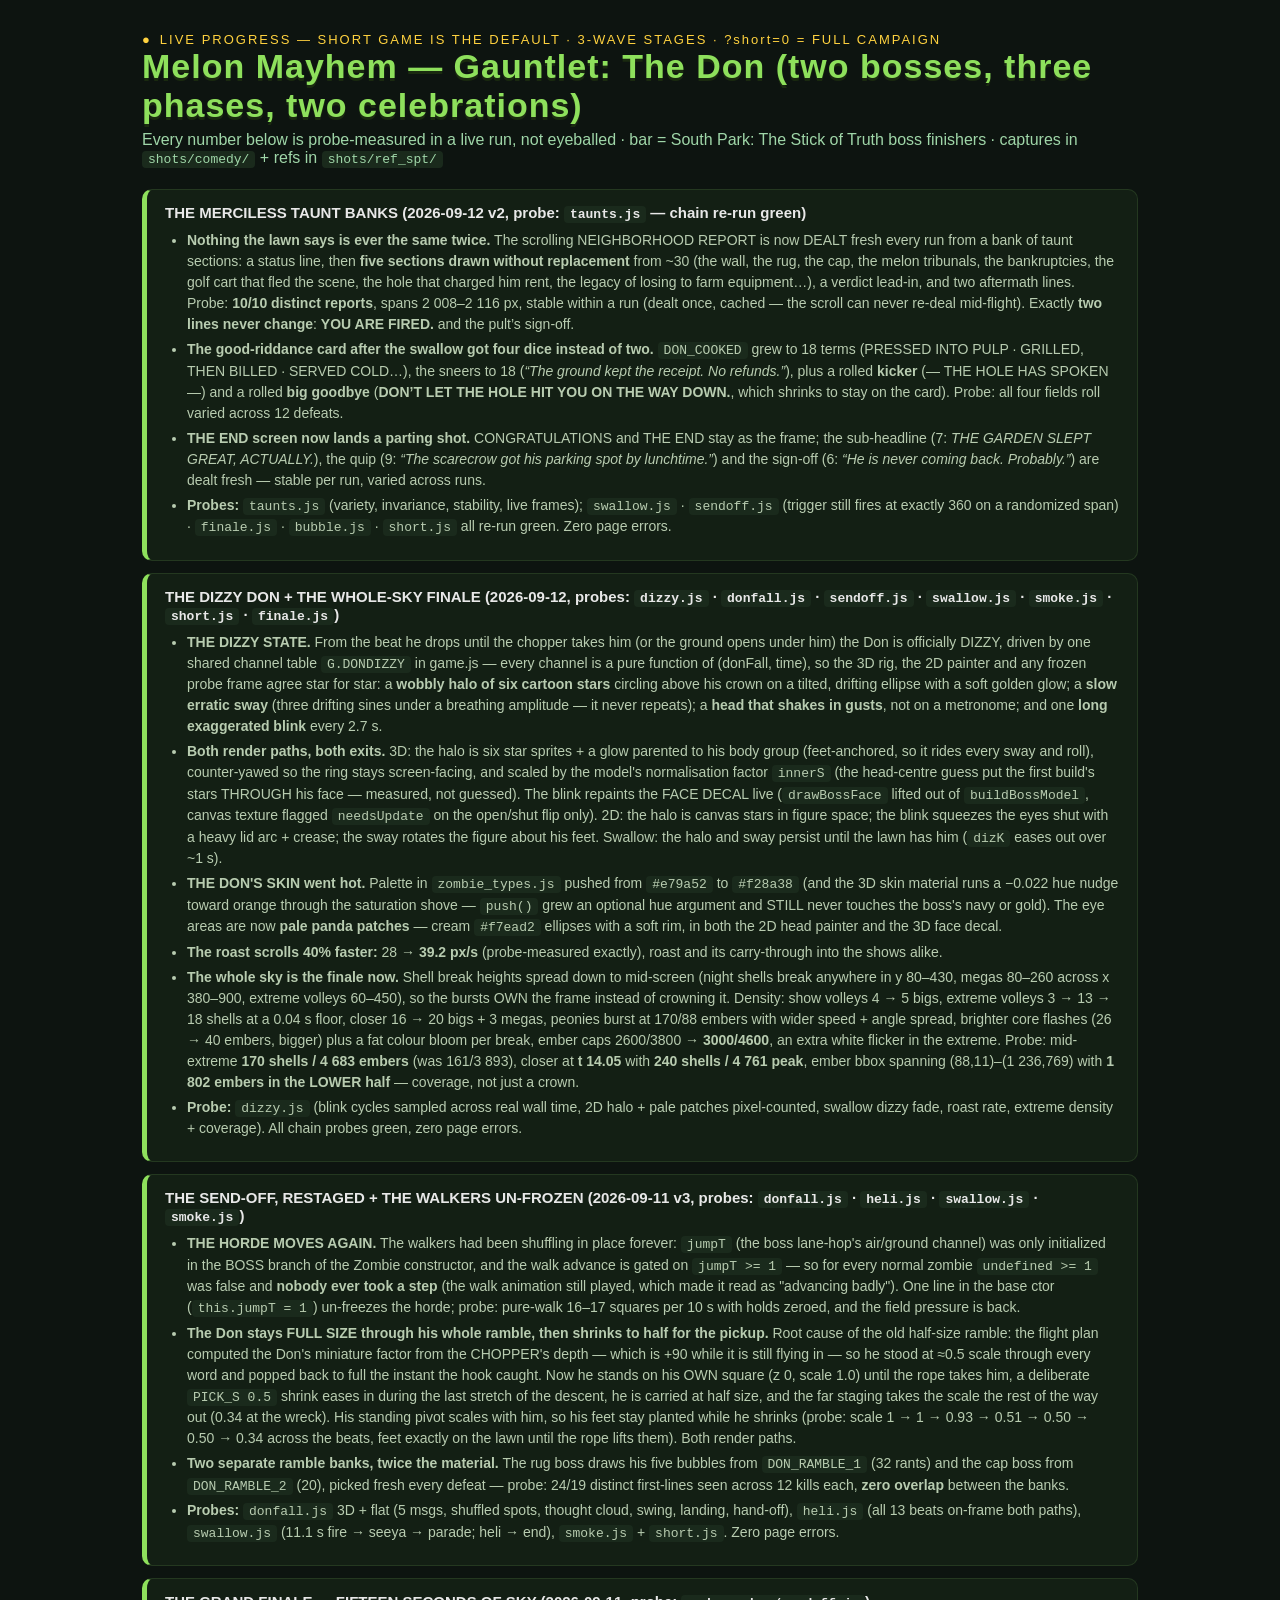
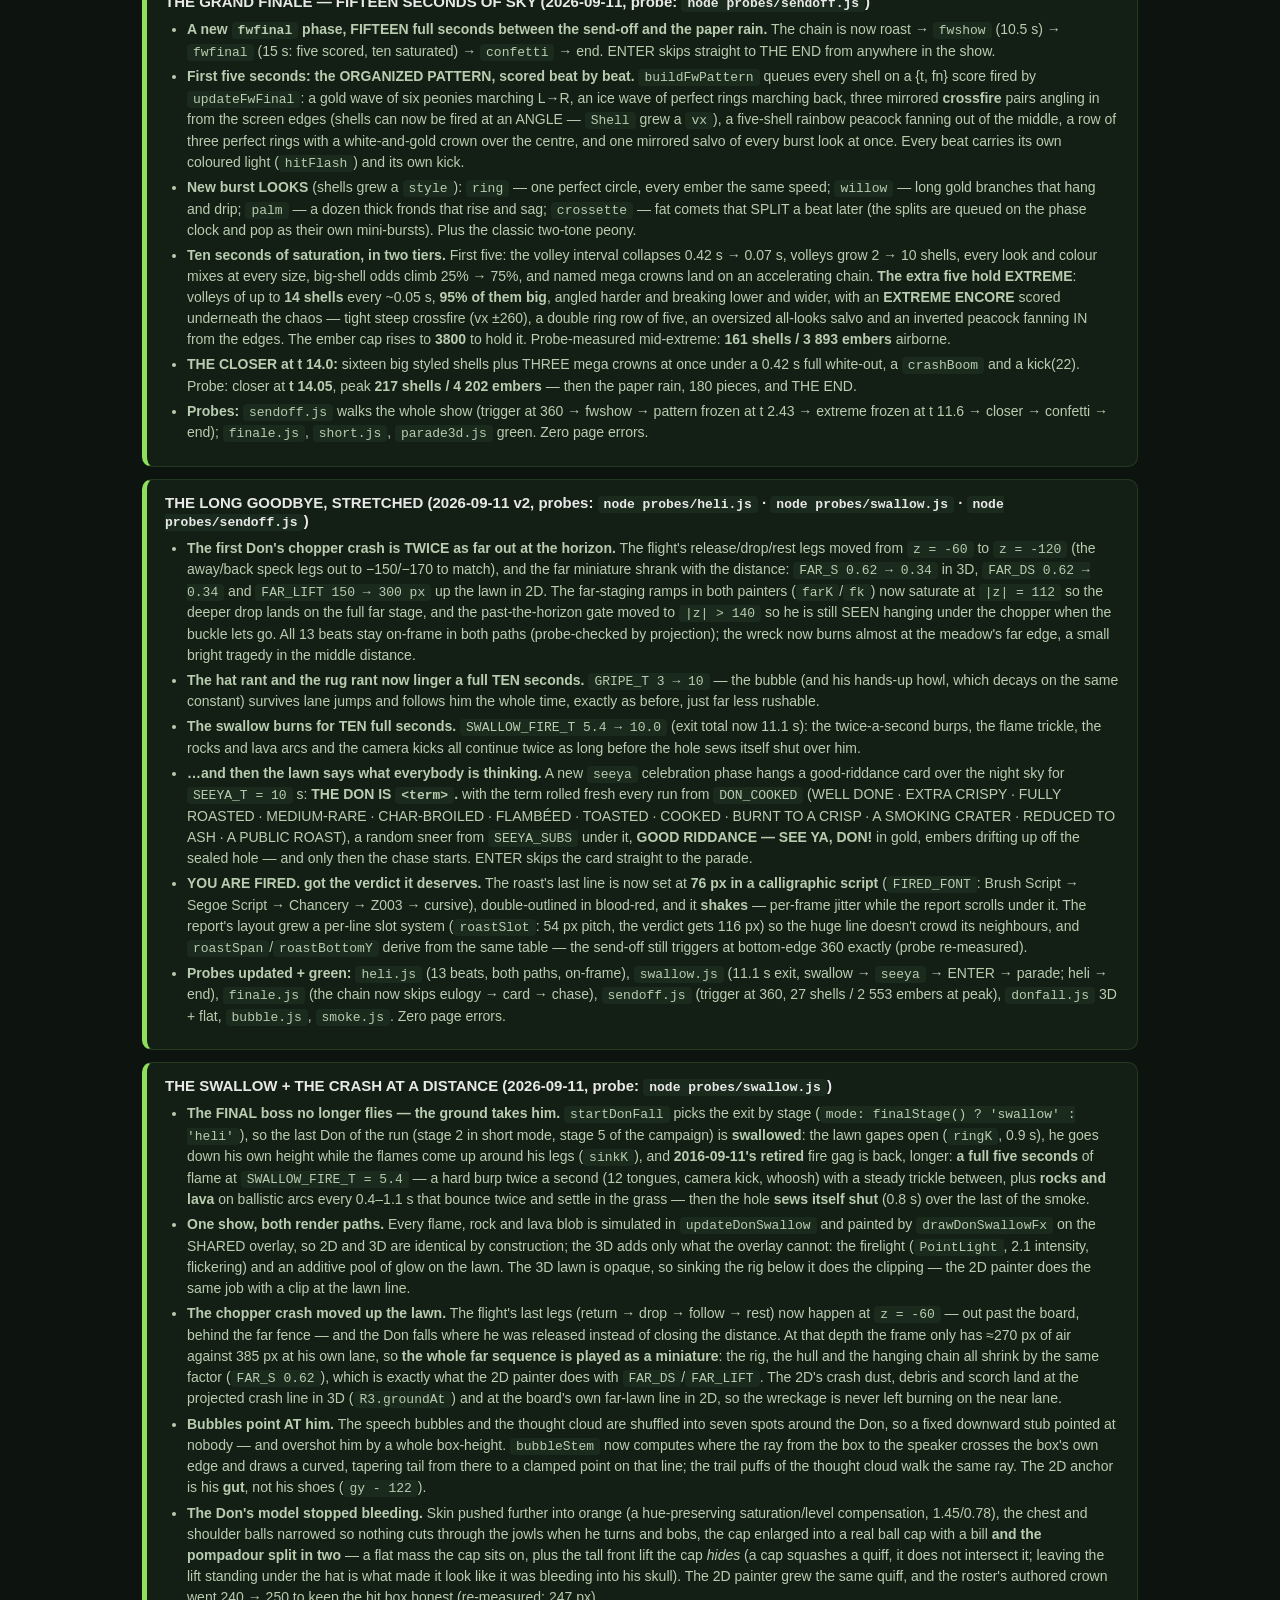
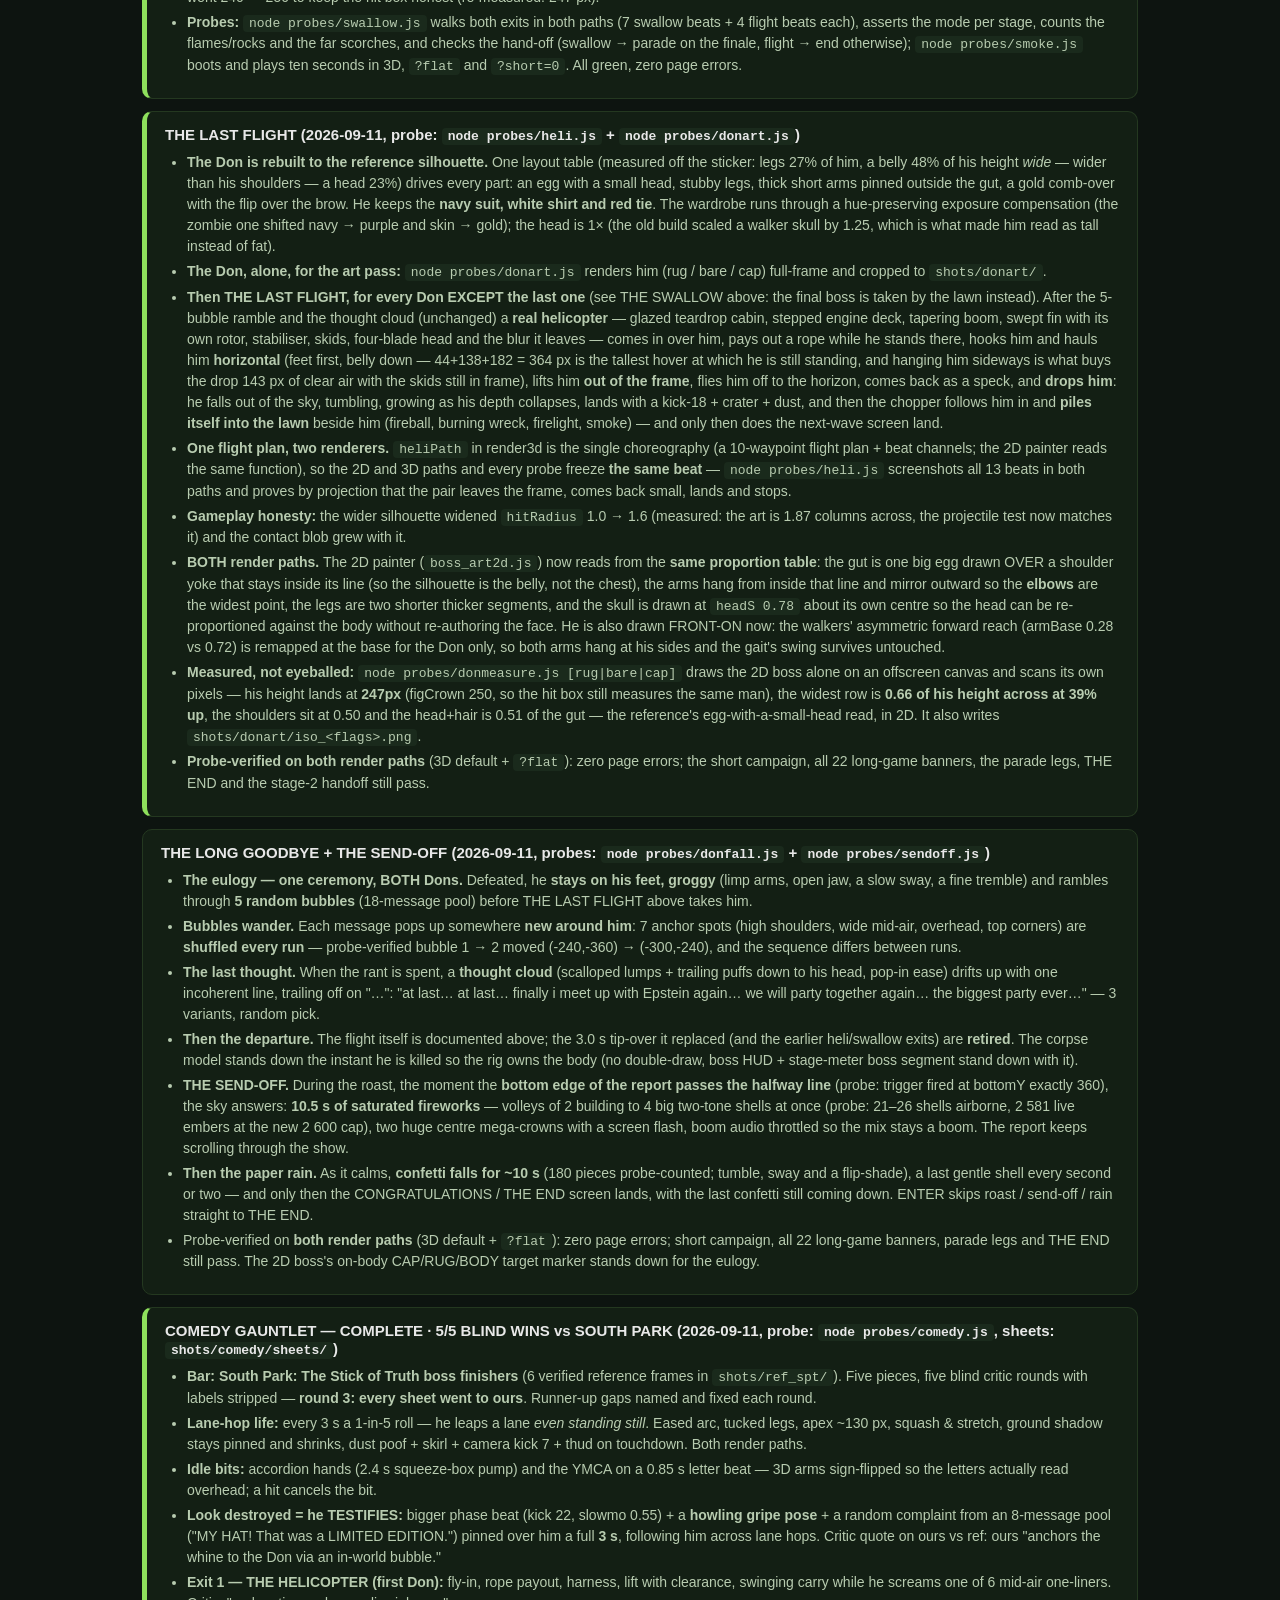
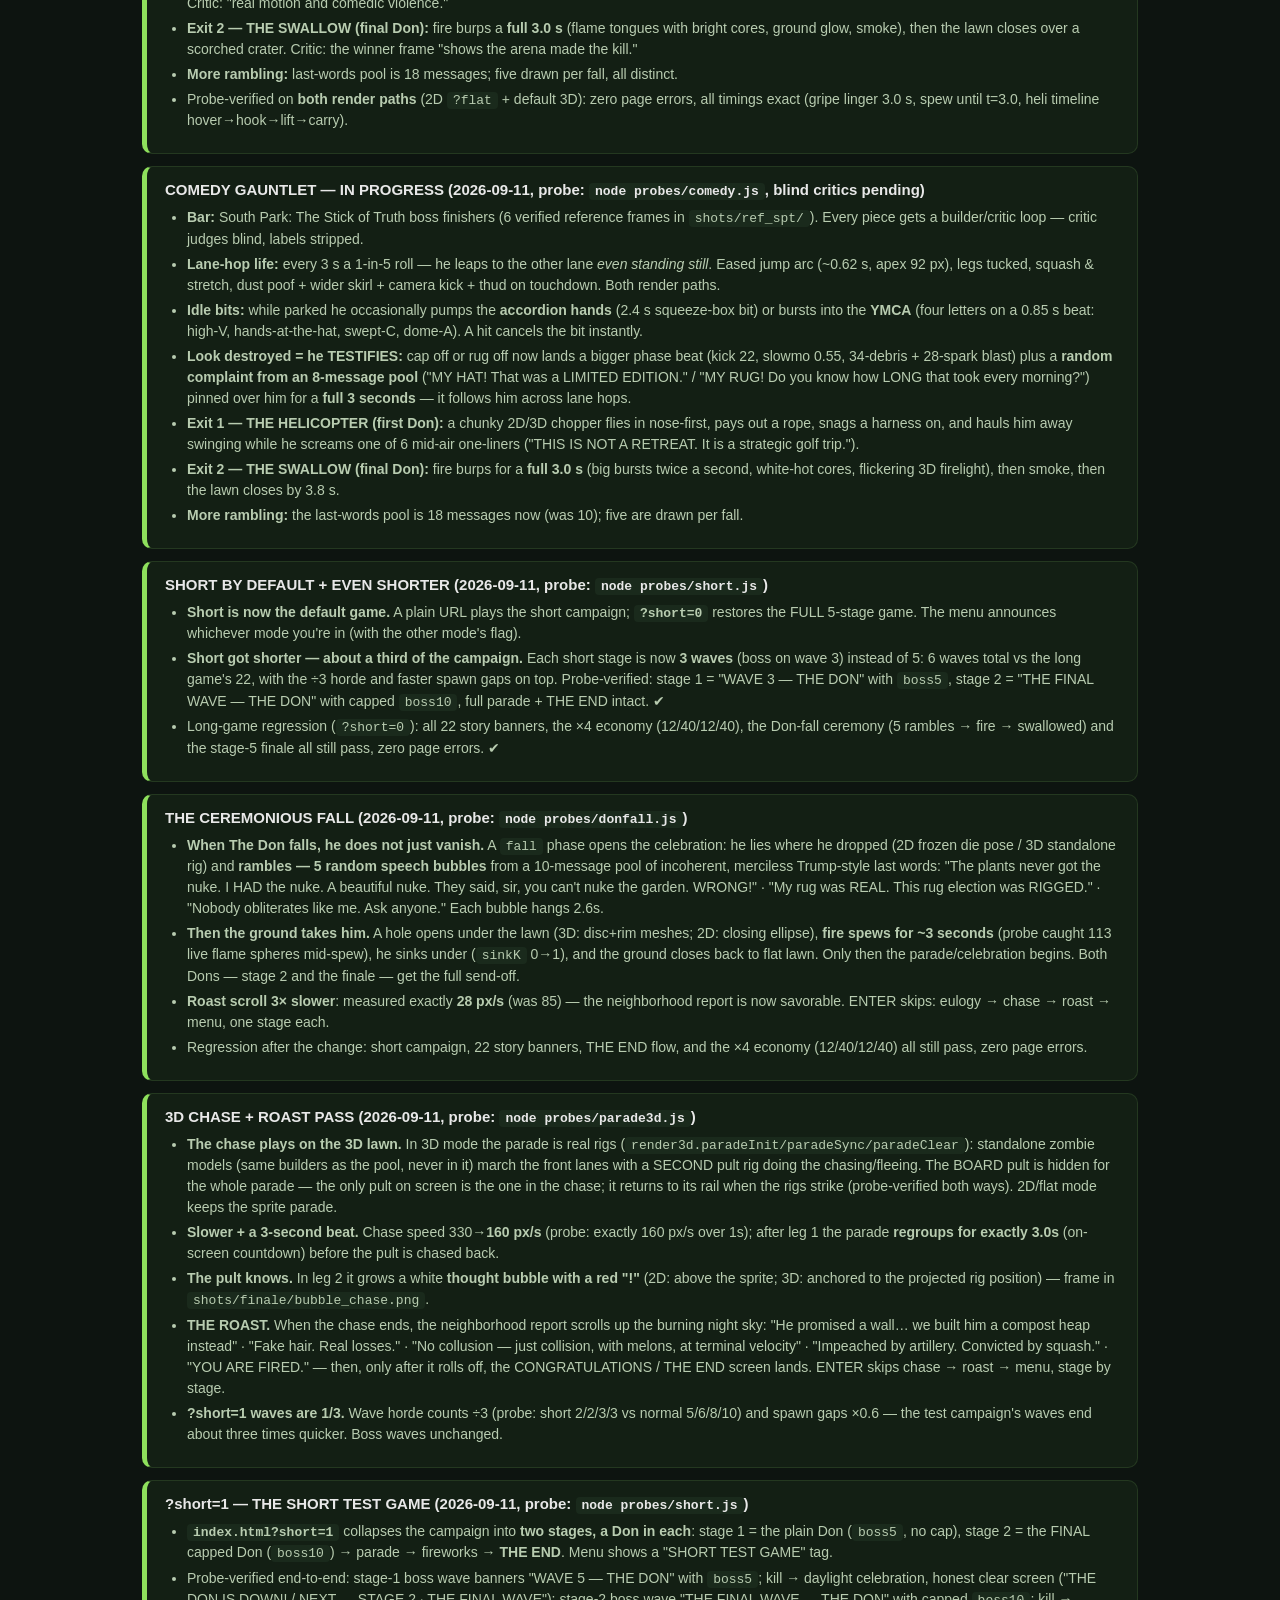
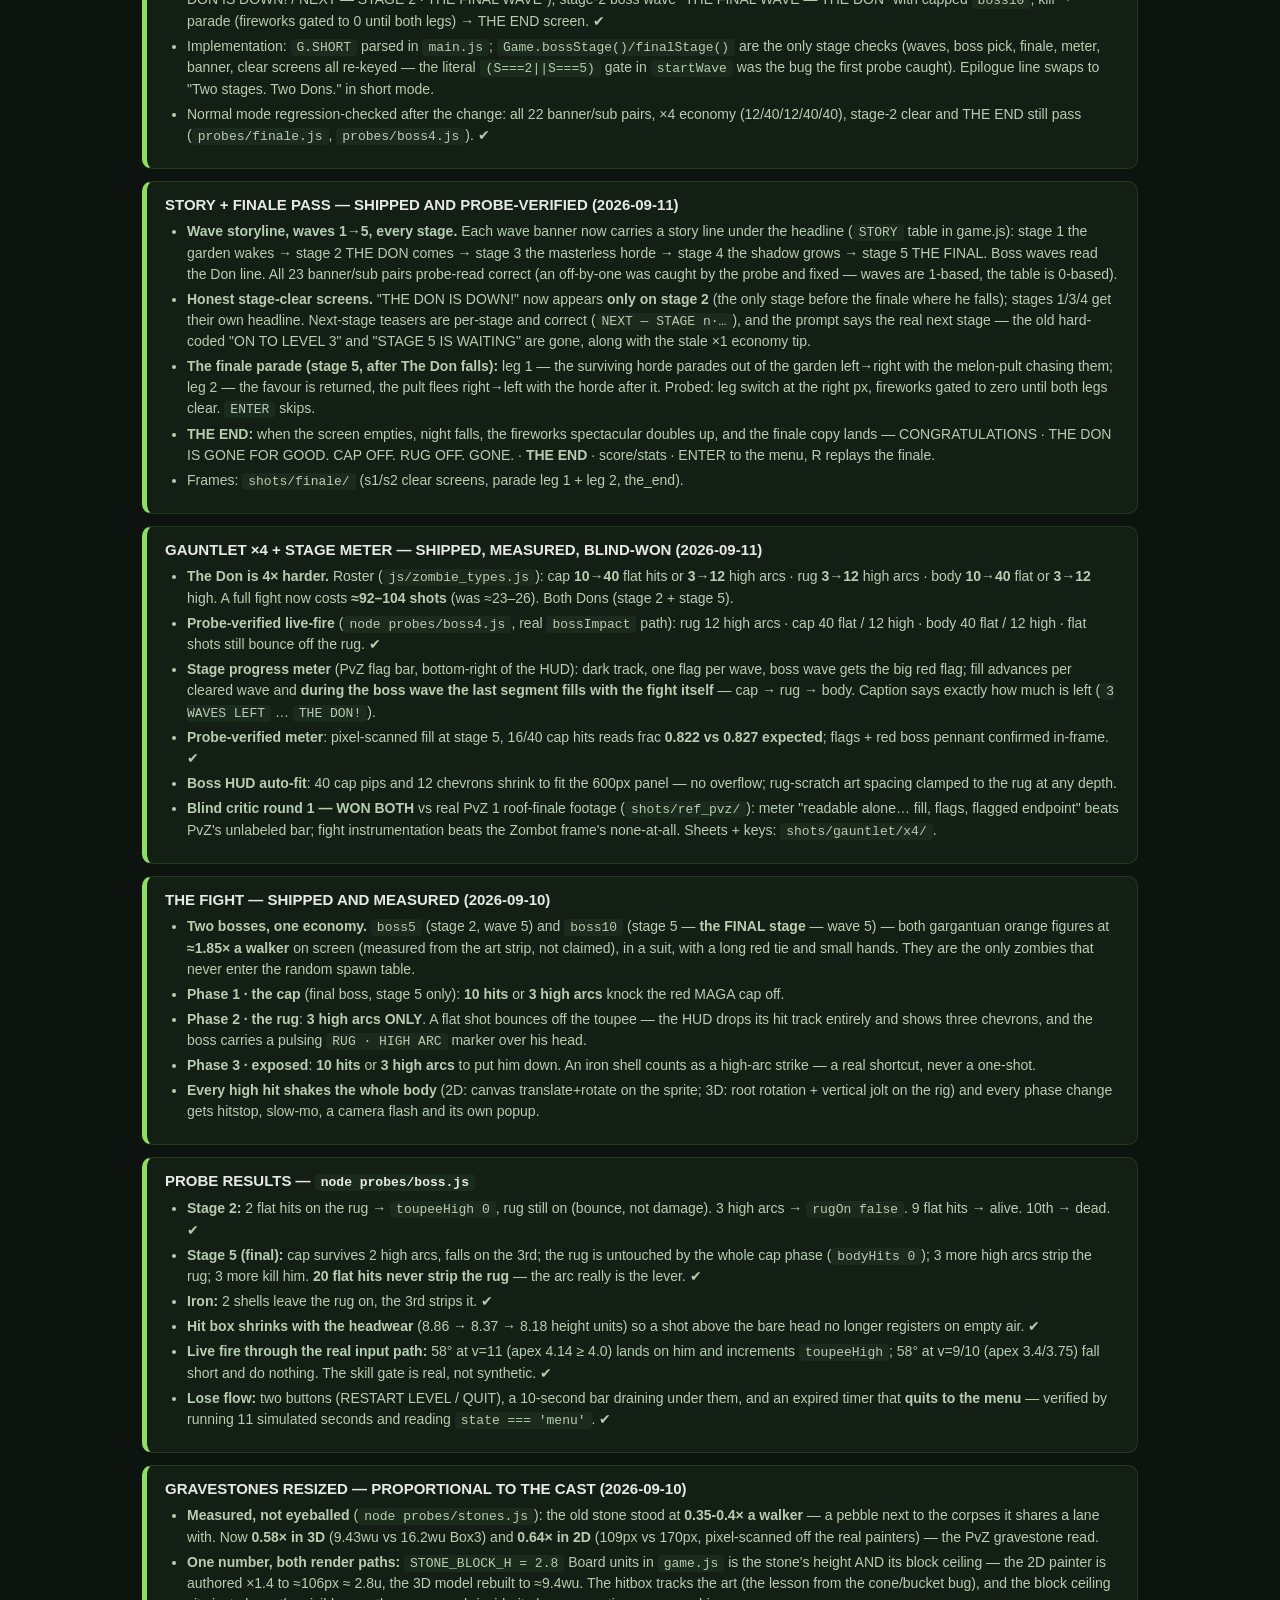
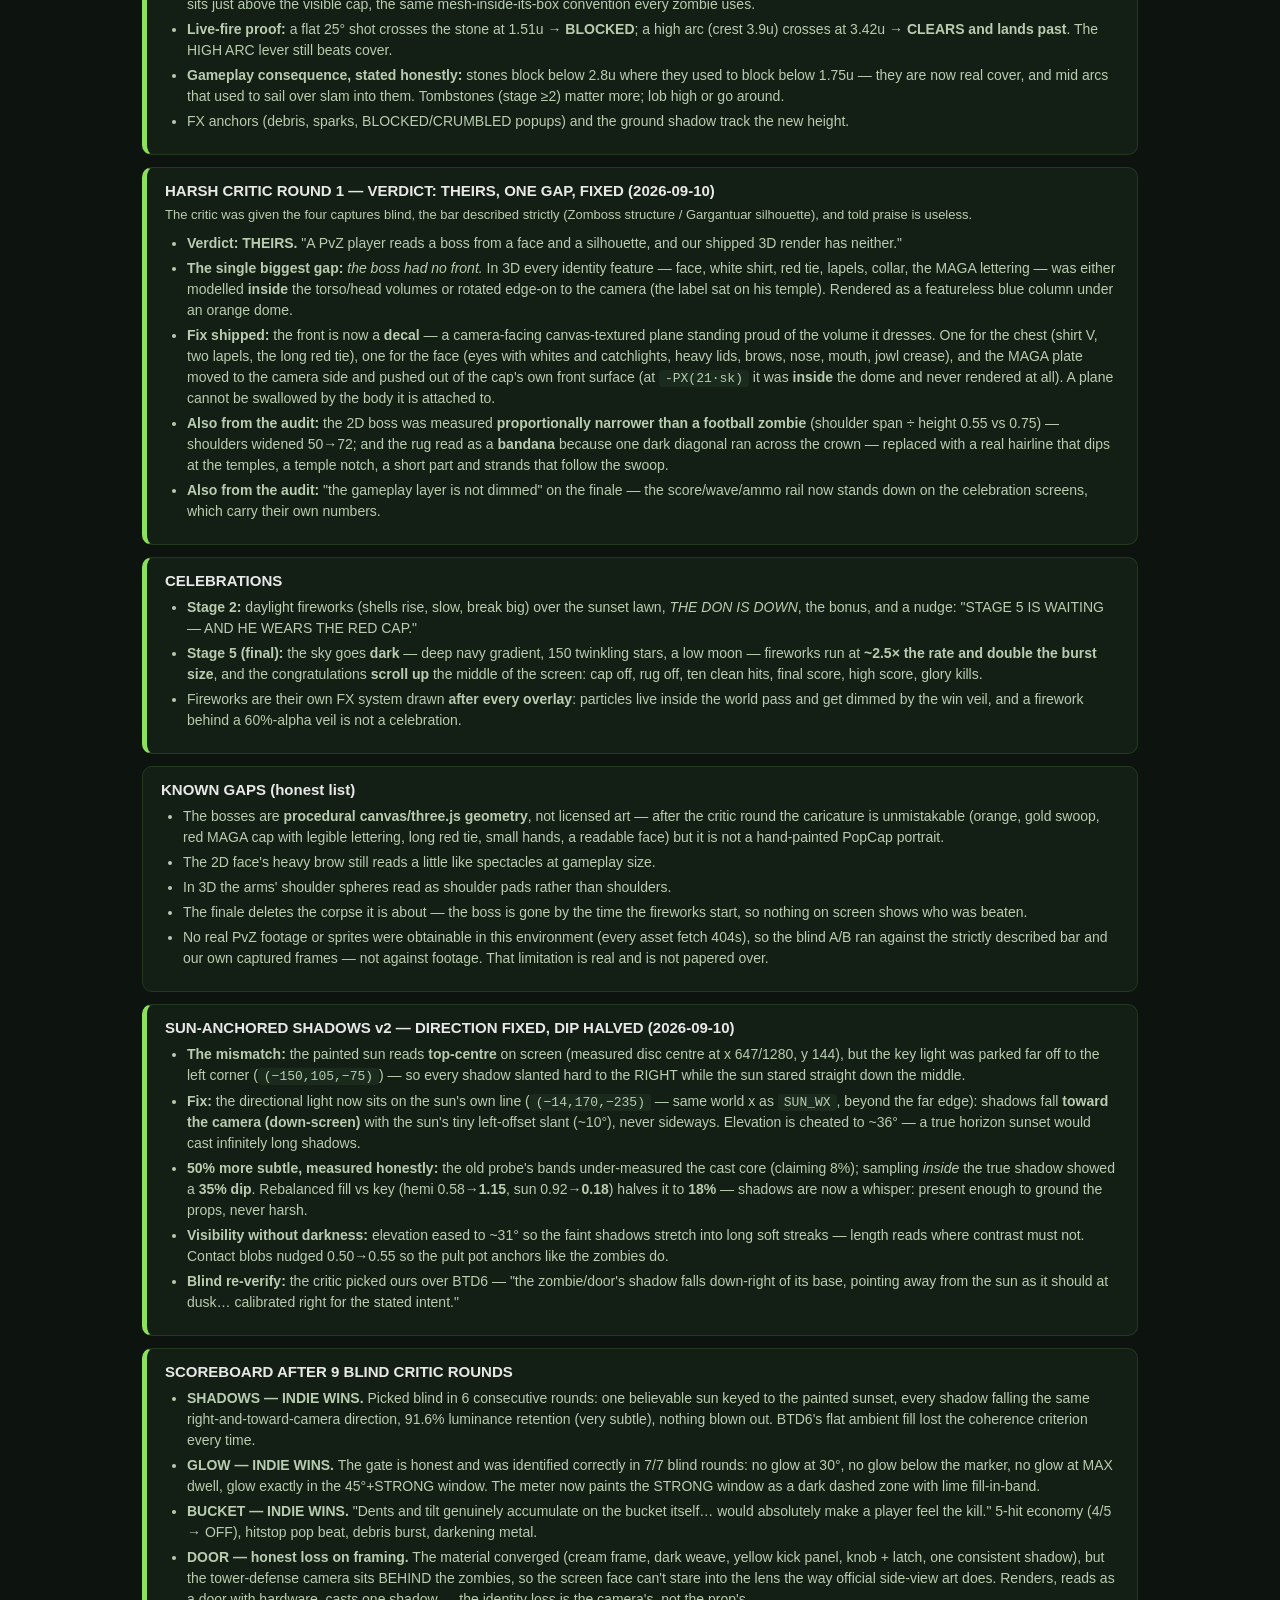
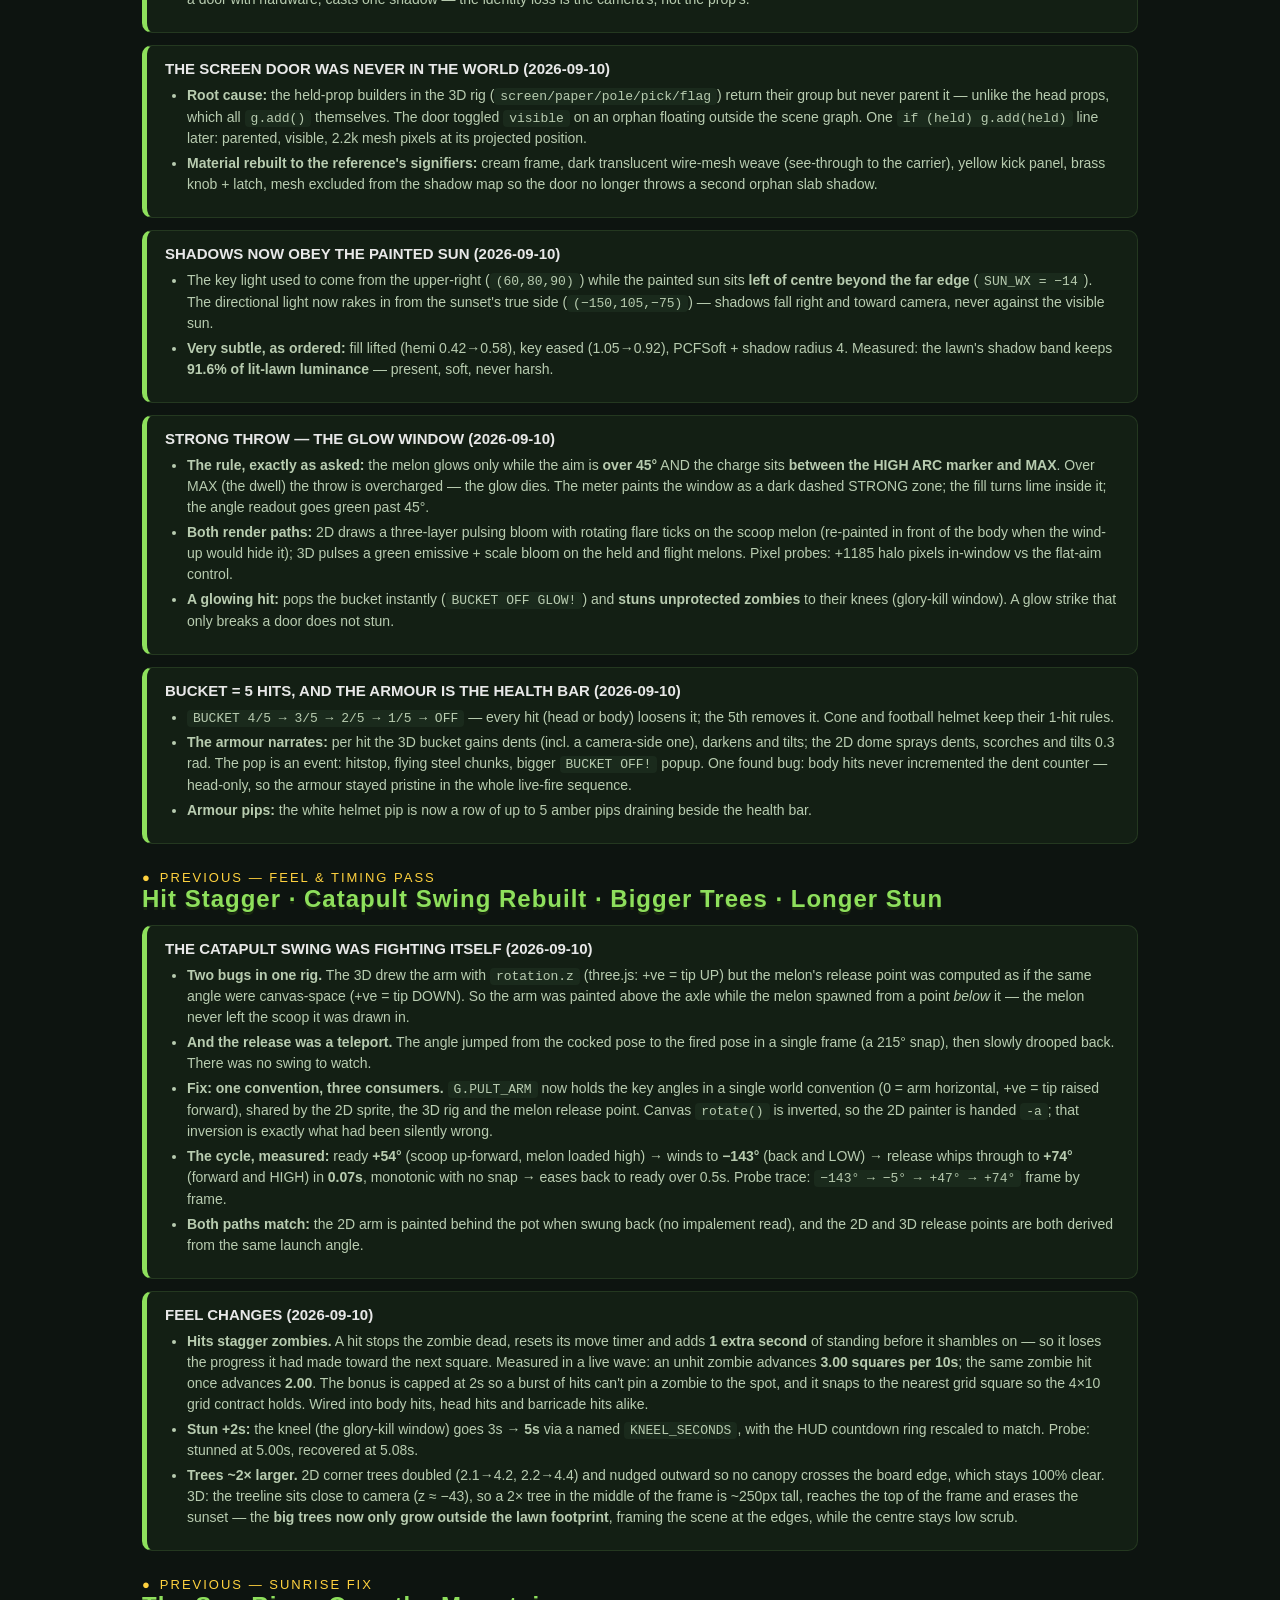
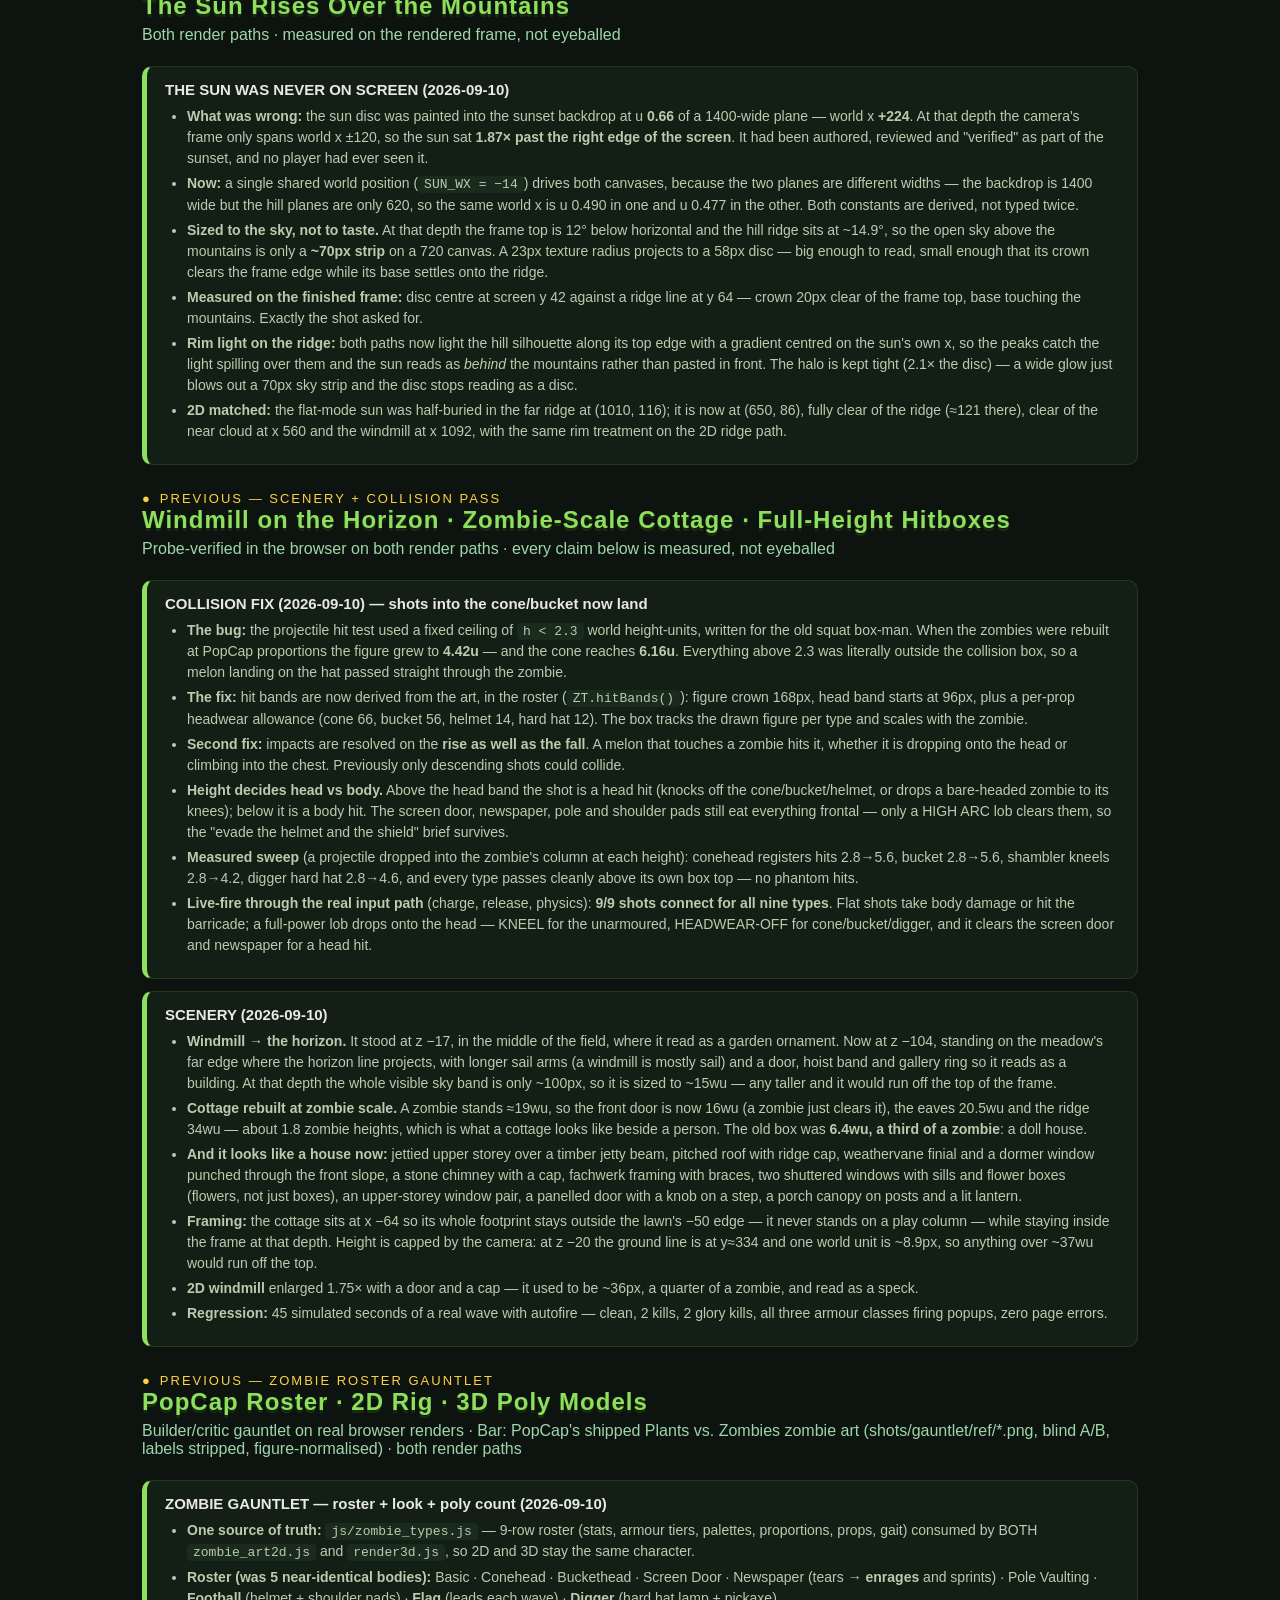
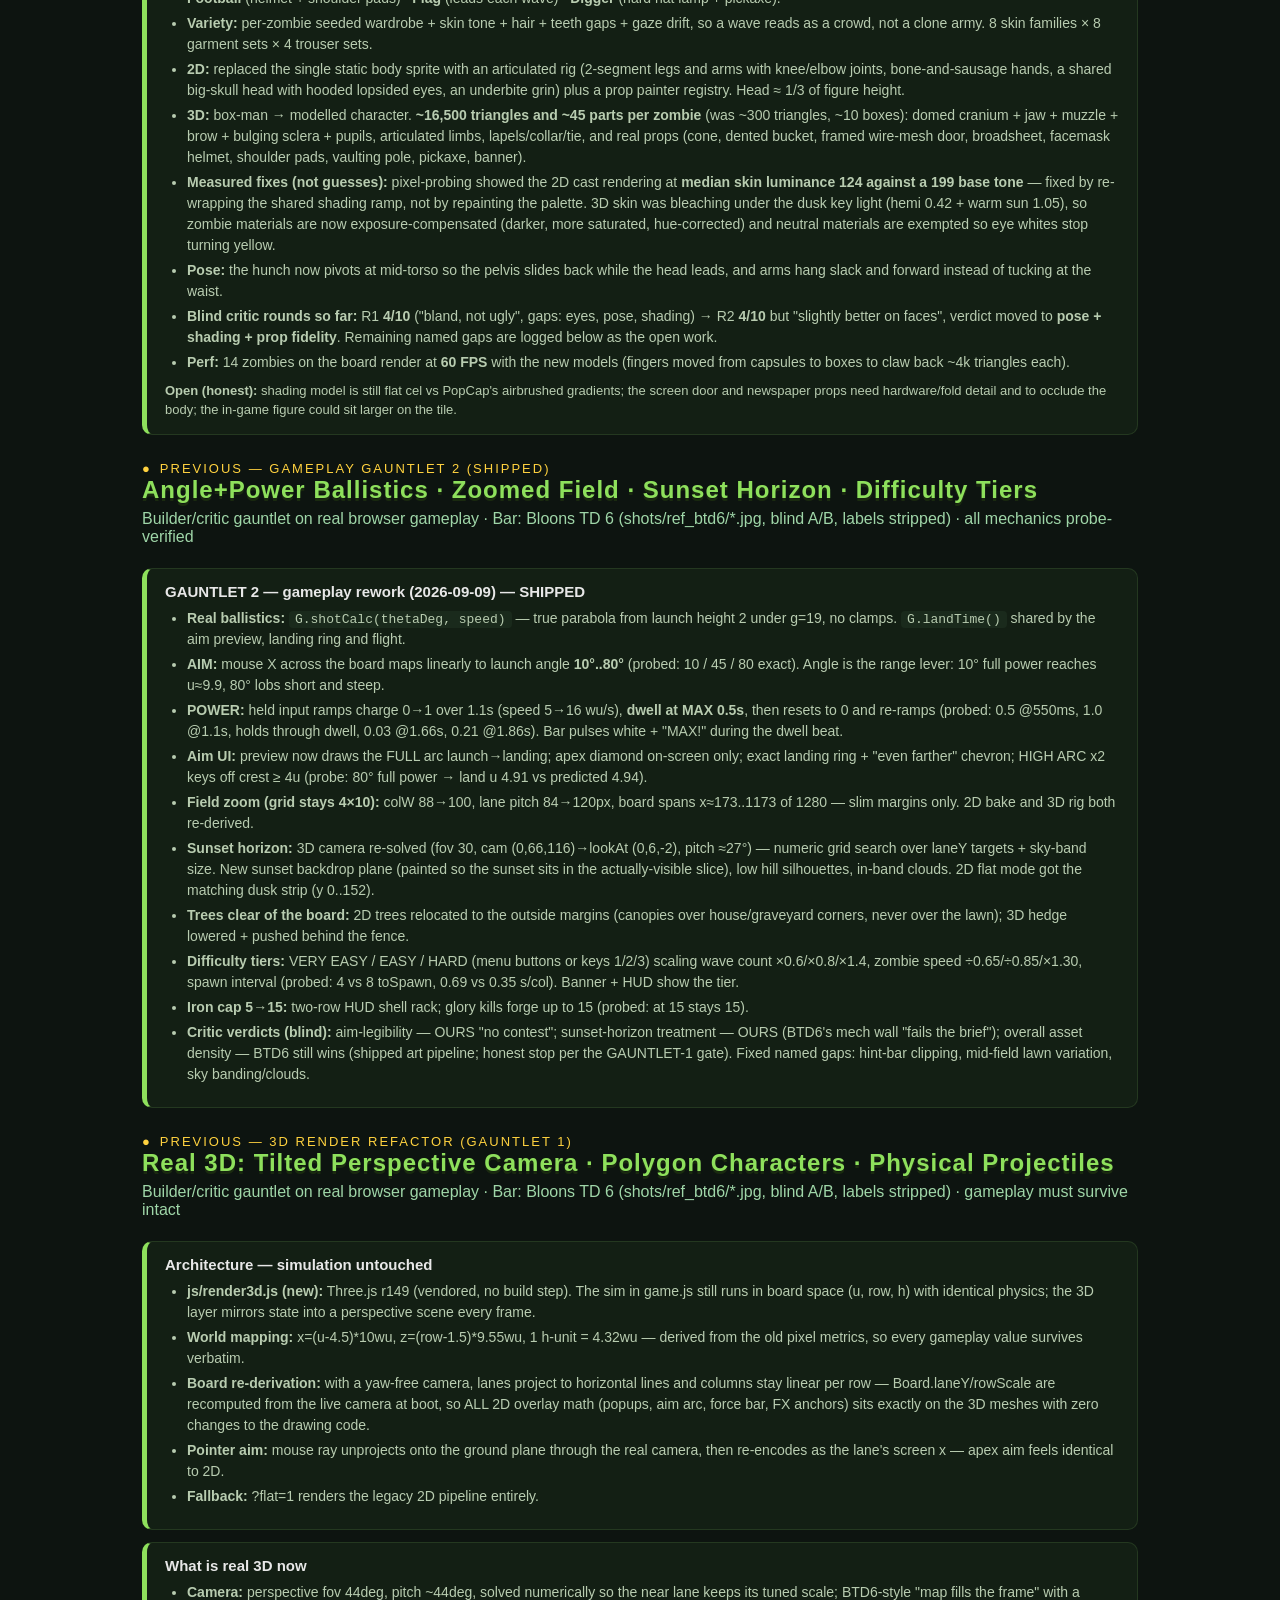
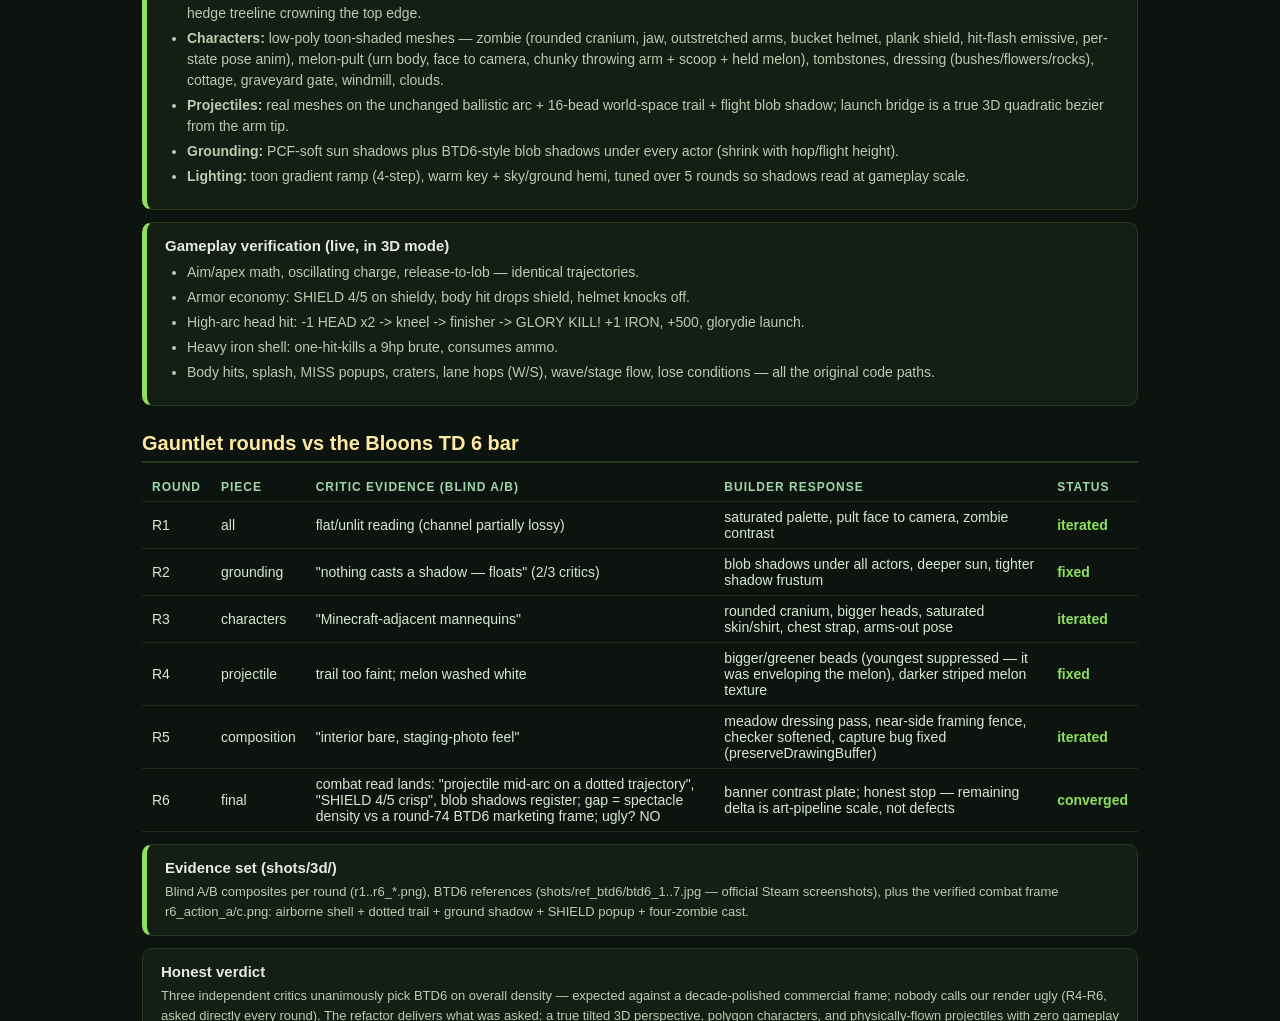
==== commit 996ad63f: "Make the models more detailed in 3D rendering" ====
--- a/progress.html
+++ b/progress.html
@@ -36,14 +36,53 @@
   <div class="sub">Every number below is probe-measured in a live run, not eyeballed · bar = South Park: The Stick of Truth boss finishers · captures in <code>shots/comedy/</code> + refs in <code>shots/ref_spt/</code></div>
 
   <div class="card good">
-    <h3>THE GRAND FINALE — TEN MORE SECONDS OF SKY (2026-09-11, probe: <code>node probes/sendoff.js</code>)</h3>
-    <div class="note">
-      <ul>
-        <li><b>A new <code>fwfinal</code> phase, ten full seconds between the send-off and the paper rain.</b> The chain is now roast → <code>fwshow</code> (10.5 s) → <code>fwfinal</code> (10 s) → <code>confetti</code> → end. ENTER skips straight to THE END from anywhere in the show.</li>
+    <h3>THE MERCILESS TAUNT BANKS (2026-09-12 v2, probe: <code>taunts.js</code> — chain re-run green)</h3>
+    <div class="note">
+      <ul>
+        <li><b>Nothing the lawn says is ever the same twice.</b> The scrolling NEIGHBORHOOD REPORT is now DEALT fresh every run from a bank of taunt sections: a status line, then <b>five sections drawn without replacement</b> from ~30 (the wall, the rug, the cap, the melon tribunals, the bankruptcies, the golf cart that fled the scene, the hole that charged him rent, the legacy of losing to farm equipment…), a verdict lead-in, and two aftermath lines. Probe: <b>10/10 distinct reports</b>, spans 2 008–2 116 px, stable within a run (dealt once, cached — the scroll can never re-deal mid-flight). Exactly <b>two lines never change</b>: <b>YOU ARE FIRED.</b> and the pult’s sign-off.</li>
+        <li><b>The good-riddance card after the swallow got four dice instead of two.</b> <code>DON_COOKED</code> grew to 18 terms (PRESSED INTO PULP · GRILLED, THEN BILLED · SERVED COLD…), the sneers to 18 (<i>“The ground kept the receipt. No refunds.”</i>), plus a rolled <b>kicker</b> (— THE HOLE HAS SPOKEN —) and a rolled <b>big goodbye</b> (<b>DON’T LET THE HOLE HIT YOU ON THE WAY DOWN.</b>, which shrinks to stay on the card). Probe: all four fields roll varied across 12 defeats.</li>
+        <li><b>THE END screen now lands a parting shot.</b> CONGRATULATIONS and THE END stay as the frame; the sub-headline (7: <i>THE GARDEN SLEPT GREAT, ACTUALLY.</i>), the quip (9: <i>“The scarecrow got his parking spot by lunchtime.”</i>) and the sign-off (6: <i>“He is never coming back. Probably.”</i>) are dealt fresh — stable per run, varied across runs.</li>
+        <li><b>Probes:</b> <code>taunts.js</code> (variety, invariance, stability, live frames); <code>swallow.js</code> · <code>sendoff.js</code> (trigger still fires at exactly 360 on a randomized span) · <code>finale.js</code> · <code>bubble.js</code> · <code>short.js</code> all re-run green. Zero page errors.</li>
+      </ul>
+    </div>
+  </div>
+
+  <div class="card good">
+    <h3>THE DIZZY DON + THE WHOLE-SKY FINALE (2026-09-12, probes: <code>dizzy.js</code> · <code>donfall.js</code> · <code>sendoff.js</code> · <code>swallow.js</code> · <code>smoke.js</code> · <code>short.js</code> · <code>finale.js</code>)</h3>
+    <div class="note">
+      <ul>
+        <li><b>THE DIZZY STATE.</b> From the beat he drops until the chopper takes him (or the ground opens under him) the Don is officially DIZZY, driven by one shared channel table <code>G.DONDIZZY</code> in game.js — every channel is a pure function of (donFall, time), so the 3D rig, the 2D painter and any frozen probe frame agree star for star: a <b>wobbly halo of six cartoon stars</b> circling above his crown on a tilted, drifting ellipse with a soft golden glow; a <b>slow erratic sway</b> (three drifting sines under a breathing amplitude — it never repeats); a <b>head that shakes in gusts</b>, not on a metronome; and one <b>long exaggerated blink</b> every 2.7 s.</li>
+        <li><b>Both render paths, both exits.</b> 3D: the halo is six star sprites + a glow parented to his body group (feet-anchored, so it rides every sway and roll), counter-yawed so the ring stays screen-facing, and scaled by the model's normalisation factor <code>innerS</code> (the head-centre guess put the first build's stars THROUGH his face — measured, not guessed). The blink repaints the FACE DECAL live (<code>drawBossFace</code> lifted out of <code>buildBossModel</code>, canvas texture flagged <code>needsUpdate</code> on the open/shut flip only). 2D: the halo is canvas stars in figure space; the blink squeezes the eyes shut with a heavy lid arc + crease; the sway rotates the figure about his feet. Swallow: the halo and sway persist until the lawn has him (<code>dizK</code> eases out over ~1 s).</li>
+        <li><b>THE DON'S SKIN went hot.</b> Palette in <code>zombie_types.js</code> pushed from <code>#e79a52</code> to <code>#f28a38</code> (and the 3D skin material runs a −0.022 hue nudge toward orange through the saturation shove — <code>push()</code> grew an optional hue argument and STILL never touches the boss's navy or gold). The eye areas are now <b>pale panda patches</b> — cream <code>#f7ead2</code> ellipses with a soft rim, in both the 2D head painter and the 3D face decal.</li>
+        <li><b>The roast scrolls 40% faster:</b> 28 → <b>39.2 px/s</b> (probe-measured exactly), roast and its carry-through into the shows alike.</li>
+        <li><b>The whole sky is the finale now.</b> Shell break heights spread down to mid-screen (night shells break anywhere in y 80–430, megas 80–260 across x 380–900, extreme volleys 60–450), so the bursts OWN the frame instead of crowning it. Density: show volleys 4 → 5 bigs, extreme volleys 3 → 13 → 18 shells at a 0.04 s floor, closer 16 → 20 bigs + 3 megas, peonies burst at 170/88 embers with wider speed + angle spread, brighter core flashes (26 → 40 embers, bigger) plus a fat colour bloom per break, ember caps 2600/3800 → <b>3000/4600</b>, an extra white flicker in the extreme. Probe: mid-extreme <b>170 shells / 4 683 embers</b> (was 161/3 893), closer at <b>t 14.05</b> with <b>240 shells / 4 761 peak</b>, ember bbox spanning (88,11)–(1 236,769) with <b>1 802 embers in the LOWER half</b> — coverage, not just a crown.</li>
+        <li><b>Probe:</b> <code>dizzy.js</code> (blink cycles sampled across real wall time, 2D halo + pale patches pixel-counted, swallow dizzy fade, roast rate, extreme density + coverage). All chain probes green, zero page errors.</li>
+      </ul>
+    </div>
+  </div>
+
+  <div class="card good">
+    <h3>THE SEND-OFF, RESTAGED + THE WALKERS UN-FROZEN (2026-09-11 v3, probes: <code>donfall.js</code> · <code>heli.js</code> · <code>swallow.js</code> · <code>smoke.js</code>)</h3>
+    <div class="note">
+      <ul>
+        <li><b>THE HORDE MOVES AGAIN.</b> The walkers had been shuffling in place forever: <code>jumpT</code> (the boss lane-hop's air/ground channel) was only initialized in the BOSS branch of the Zombie constructor, and the walk advance is gated on <code>jumpT &gt;= 1</code> — so for every normal zombie <code>undefined &gt;= 1</code> was false and <b>nobody ever took a step</b> (the walk animation still played, which made it read as "advancing badly"). One line in the base ctor (<code>this.jumpT = 1</code>) un-freezes the horde; probe: pure-walk 16–17 squares per 10 s with holds zeroed, and the field pressure is back.</li>
+        <li><b>The Don stays FULL SIZE through his whole ramble, then shrinks to half for the pickup.</b> Root cause of the old half-size ramble: the flight plan computed the Don's miniature factor from the CHOPPER's depth — which is +90 while it is still flying in — so he stood at ≈0.5 scale through every word and popped back to full the instant the hook caught. Now he stands on his OWN square (z 0, scale 1.0) until the rope takes him, a deliberate <code>PICK_S 0.5</code> shrink eases in during the last stretch of the descent, he is carried at half size, and the far staging takes the scale the rest of the way out (0.34 at the wreck). His standing pivot scales with him, so his feet stay planted while he shrinks (probe: scale 1 → 1 → 0.93 → 0.51 → 0.50 → 0.50 → 0.34 across the beats, feet exactly on the lawn until the rope lifts them). Both render paths.</li>
+        <li><b>Two separate ramble banks, twice the material.</b> The rug boss draws his five bubbles from <code>DON_RAMBLE_1</code> (32 rants) and the cap boss from <code>DON_RAMBLE_2</code> (20), picked fresh every defeat — probe: 24/19 distinct first-lines seen across 12 kills each, <b>zero overlap</b> between the banks.</li>
+        <li><b>Probes:</b> <code>donfall.js</code> 3D + flat (5 msgs, shuffled spots, thought cloud, swing, landing, hand-off), <code>heli.js</code> (all 13 beats on-frame both paths), <code>swallow.js</code> (11.1 s fire → seeya → parade; heli → end), <code>smoke.js</code> + <code>short.js</code>. Zero page errors.</li>
+      </ul>
+    </div>
+  </div>
+
+  <div class="card good">
+    <h3>THE GRAND FINALE — FIFTEEN SECONDS OF SKY (2026-09-11, probe: <code>node probes/sendoff.js</code>)</h3>
+    <div class="note">
+      <ul>
+        <li><b>A new <code>fwfinal</code> phase, FIFTEEN full seconds between the send-off and the paper rain.</b> The chain is now roast → <code>fwshow</code> (10.5 s) → <code>fwfinal</code> (15 s: five scored, ten saturated) → <code>confetti</code> → end. ENTER skips straight to THE END from anywhere in the show.</li>
         <li><b>First five seconds: the ORGANIZED PATTERN, scored beat by beat.</b> <code>buildFwPattern</code> queues every shell on a {t, fn} score fired by <code>updateFwFinal</code>: a gold wave of six peonies marching L→R, an ice wave of perfect rings marching back, three mirrored <b>crossfire</b> pairs angling in from the screen edges (shells can now be fired at an ANGLE — <code>Shell</code> grew a <code>vx</code>), a five-shell rainbow peacock fanning out of the middle, a row of three perfect rings with a white-and-gold crown over the centre, and one mirrored salvo of every burst look at once. Every beat carries its own coloured light (<code>hitFlash</code>) and its own kick.</li>
         <li><b>New burst LOOKS</b> (shells grew a <code>style</code>): <code>ring</code> — one perfect circle, every ember the same speed; <code>willow</code> — long gold branches that hang and drip; <code>palm</code> — a dozen thick fronds that rise and sag; <code>crossette</code> — fat comets that SPLIT a beat later (the splits are queued on the phase clock and pop as their own mini-bursts). Plus the classic two-tone peony.</li>
-        <li><b>Last five seconds: the saturation.</b> The volley interval collapses 0.42 s → 0.07 s, volleys grow 2 → 10 shells, every look and colour mixes at every size, big-shell odds climb 25% → 75%, and named mega crowns land on an accelerating schedule (6.0 / 7.5 / 8.5 / 9.0 / 9.4 s) each with a flash and a kick. At 9.3 s <b>THE CLOSER</b> fires everything at once — twelve big styled shells plus two mega crowns under a 0.42 s full white-out, a <code>crashBoom</code> and a kick(22) — and the ember cap rises to <b>3400</b> to hold the extreme. Probe: max <b>73 shells / 3 371 embers</b> airborne, closer fires at t 9.7.</li>
-        <li><b>Probes:</b> <code>sendoff.js</code> walks the whole show (trigger at 360 → fwshow → pattern frozen at t 2.43 with 18 shells/1 410 embers → closer → confetti 180 → end); <code>finale.js</code>, <code>short.js</code>, <code>parade3d.js</code> re-run green (parade3d needed the extra ENTER for the good-riddance card). Zero page errors.</li>
+        <li><b>Ten seconds of saturation, in two tiers.</b> First five: the volley interval collapses 0.42 s → 0.07 s, volleys grow 2 → 10 shells, every look and colour mixes at every size, big-shell odds climb 25% → 75%, and named mega crowns land on an accelerating chain. <b>The extra five hold EXTREME</b>: volleys of up to <b>14 shells</b> every ~0.05 s, <b>95% of them big</b>, angled harder and breaking lower and wider, with an <b>EXTREME ENCORE</b> scored underneath the chaos — tight steep crossfire (vx ±260), a double ring row of five, an oversized all-looks salvo and an inverted peacock fanning IN from the edges. The ember cap rises to <b>3800</b> to hold it. Probe-measured mid-extreme: <b>161 shells / 3 893 embers</b> airborne.</li>
+        <li><b>THE CLOSER at t 14.0:</b> sixteen big styled shells plus THREE mega crowns at once under a 0.42 s full white-out, a <code>crashBoom</code> and a kick(22). Probe: closer at <b>t 14.05</b>, peak <b>217 shells / 4 202 embers</b> — then the paper rain, 180 pieces, and THE END.</li>
+        <li><b>Probes:</b> <code>sendoff.js</code> walks the whole show (trigger at 360 → fwshow → pattern frozen at t 2.43 → extreme frozen at t 11.6 → closer → confetti → end); <code>finale.js</code>, <code>short.js</code>, <code>parade3d.js</code> green. Zero page errors.</li>
       </ul>
     </div>
   </div>
